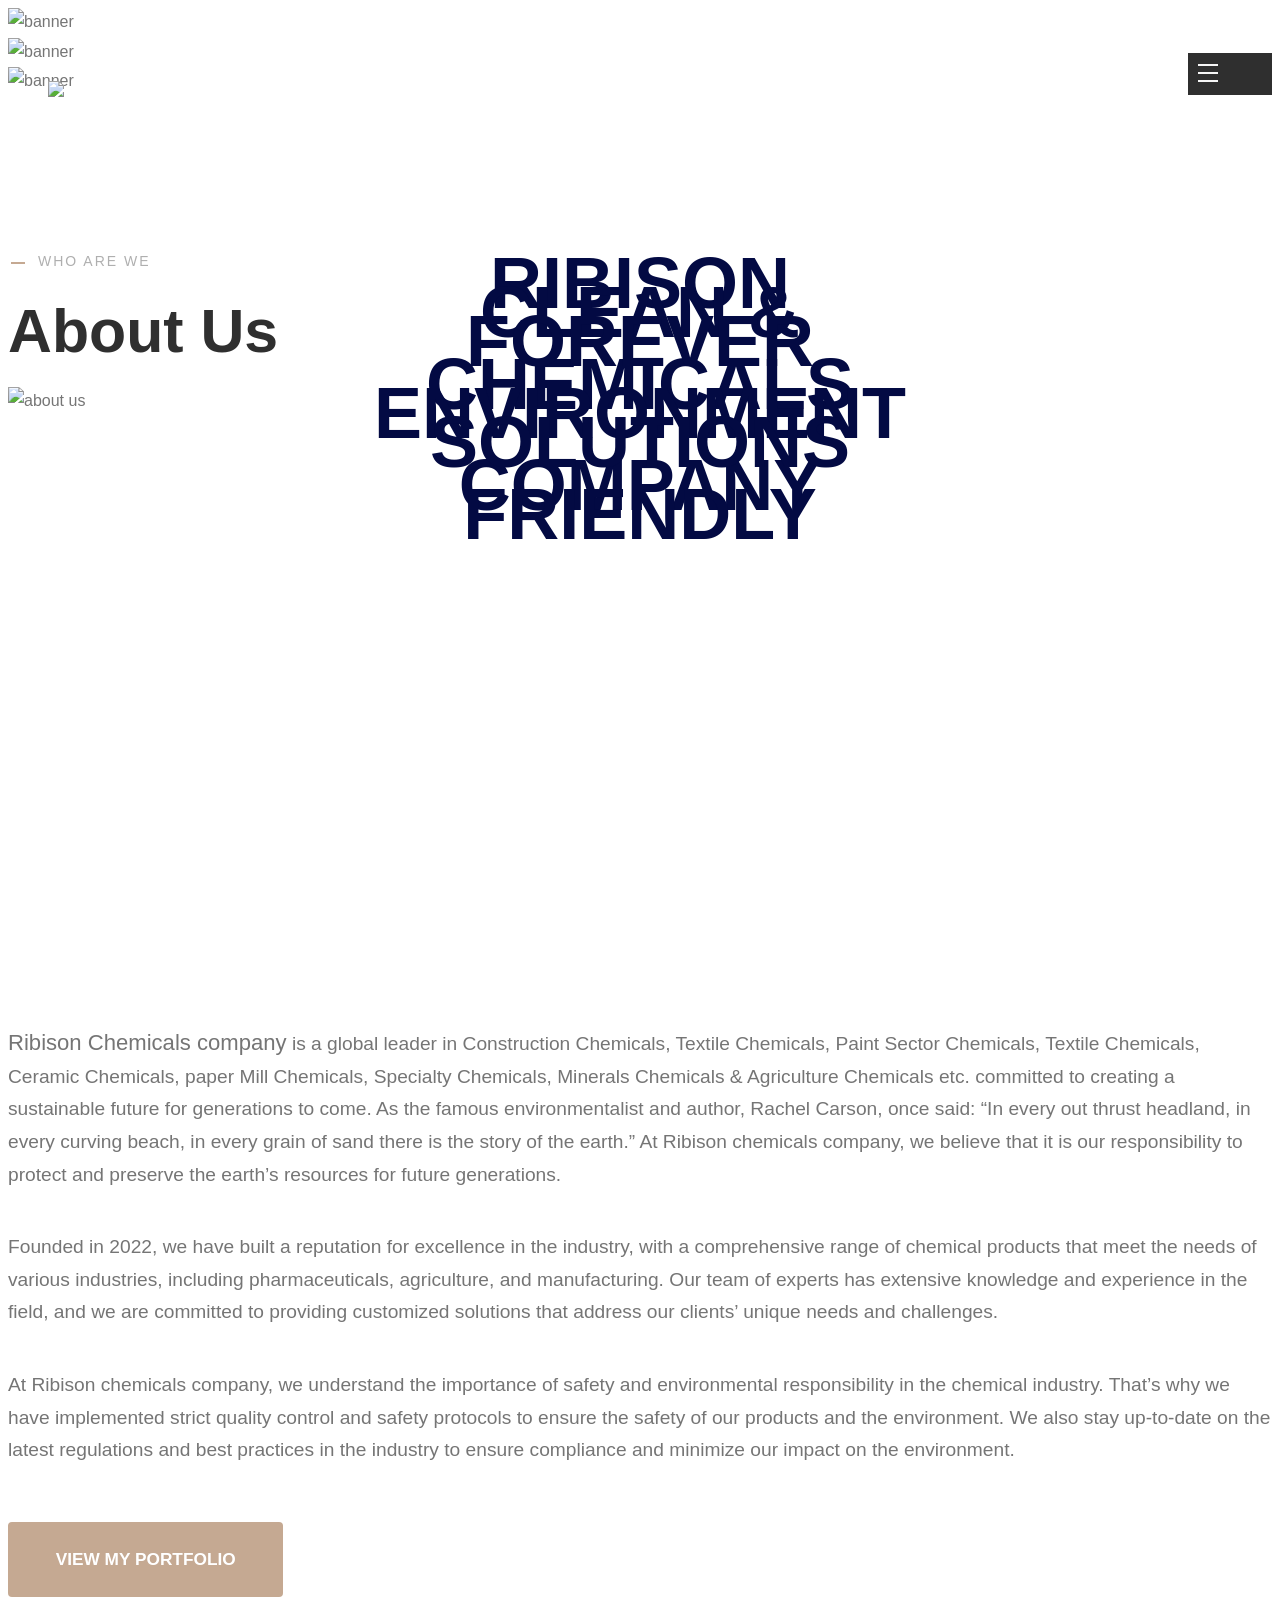
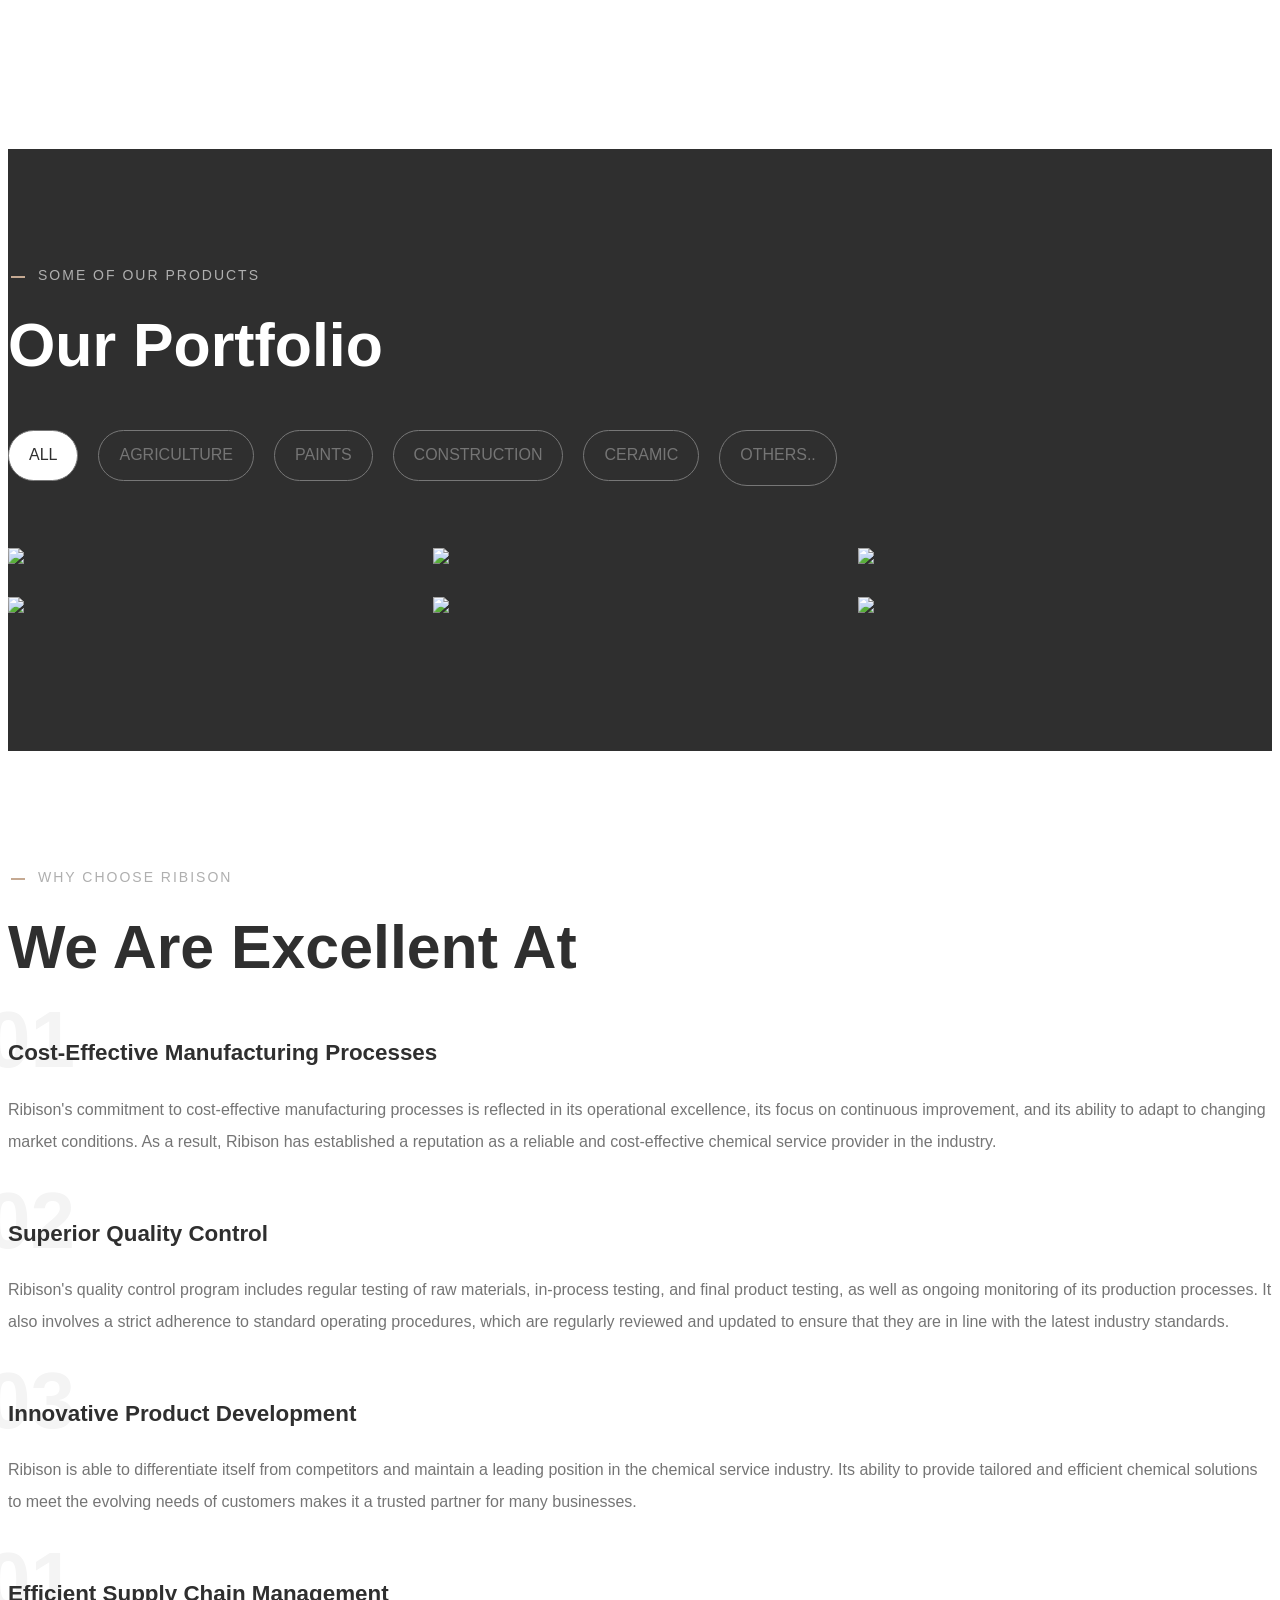
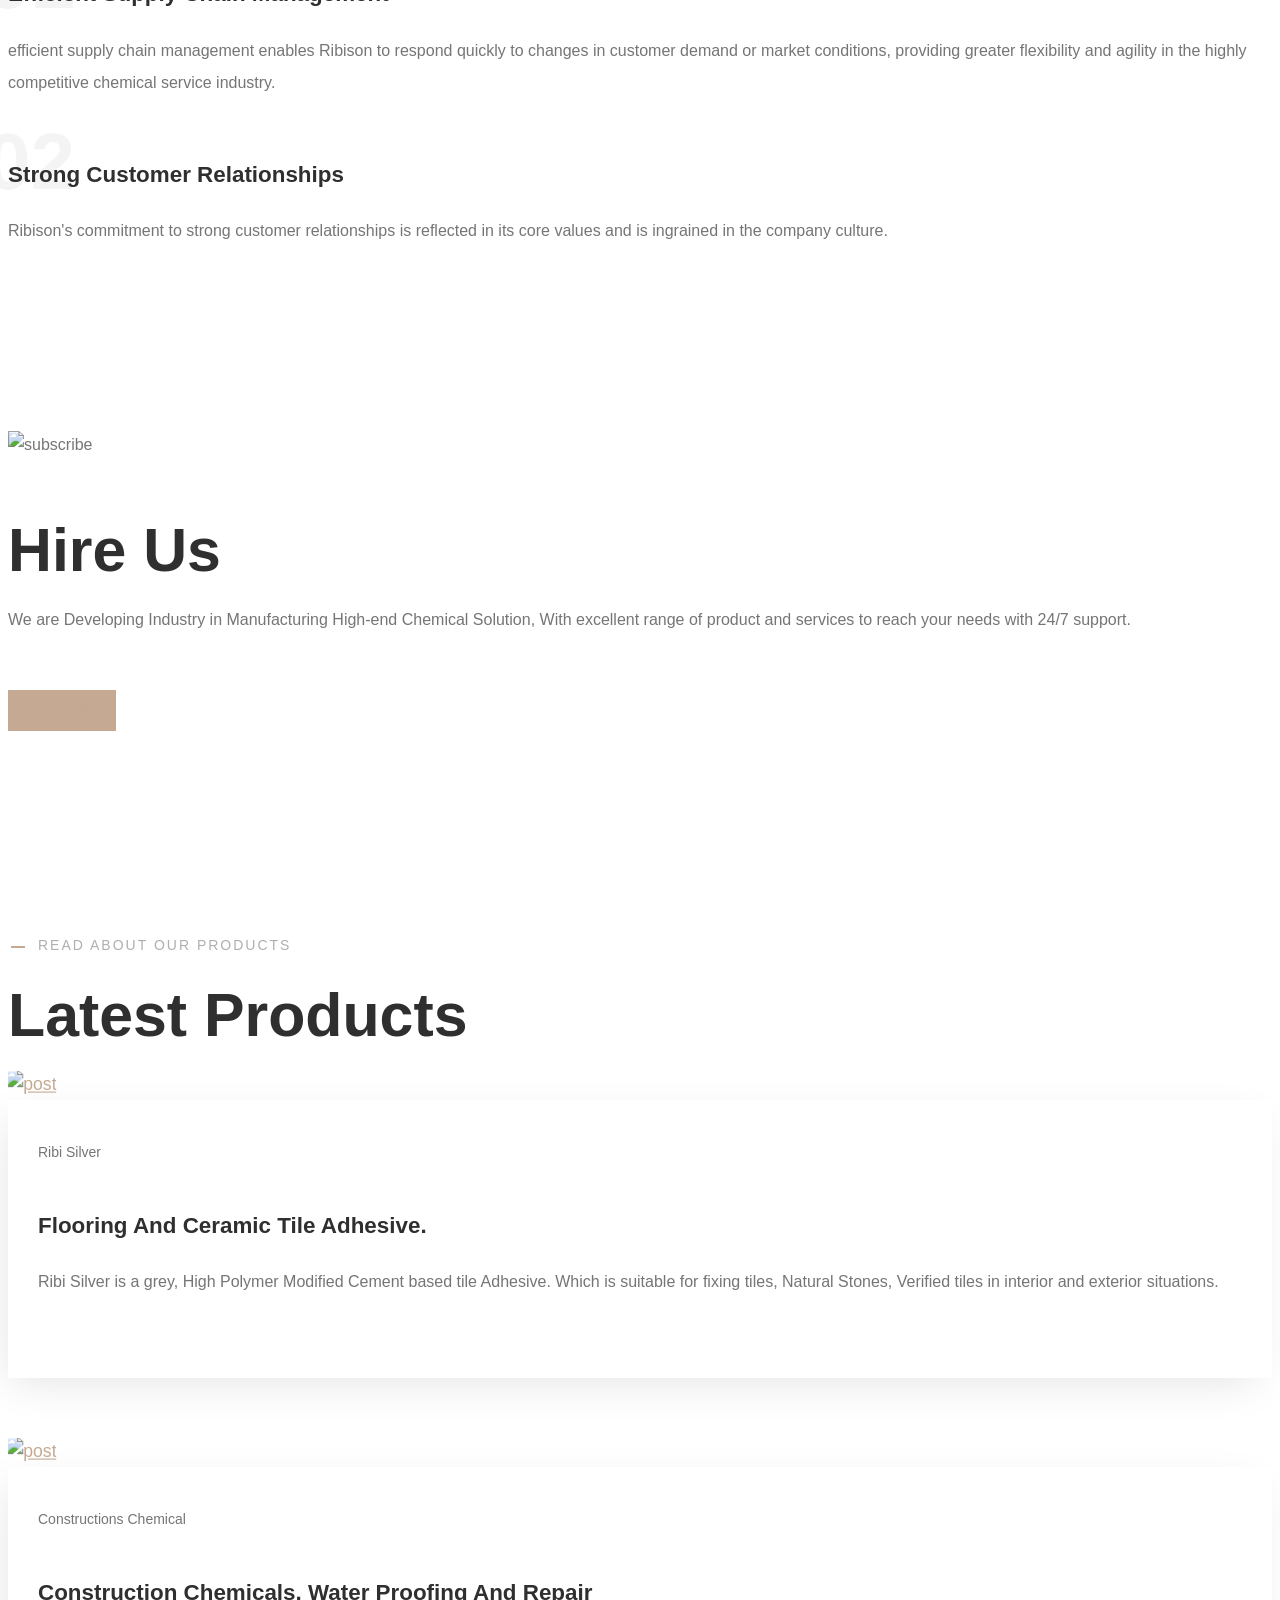
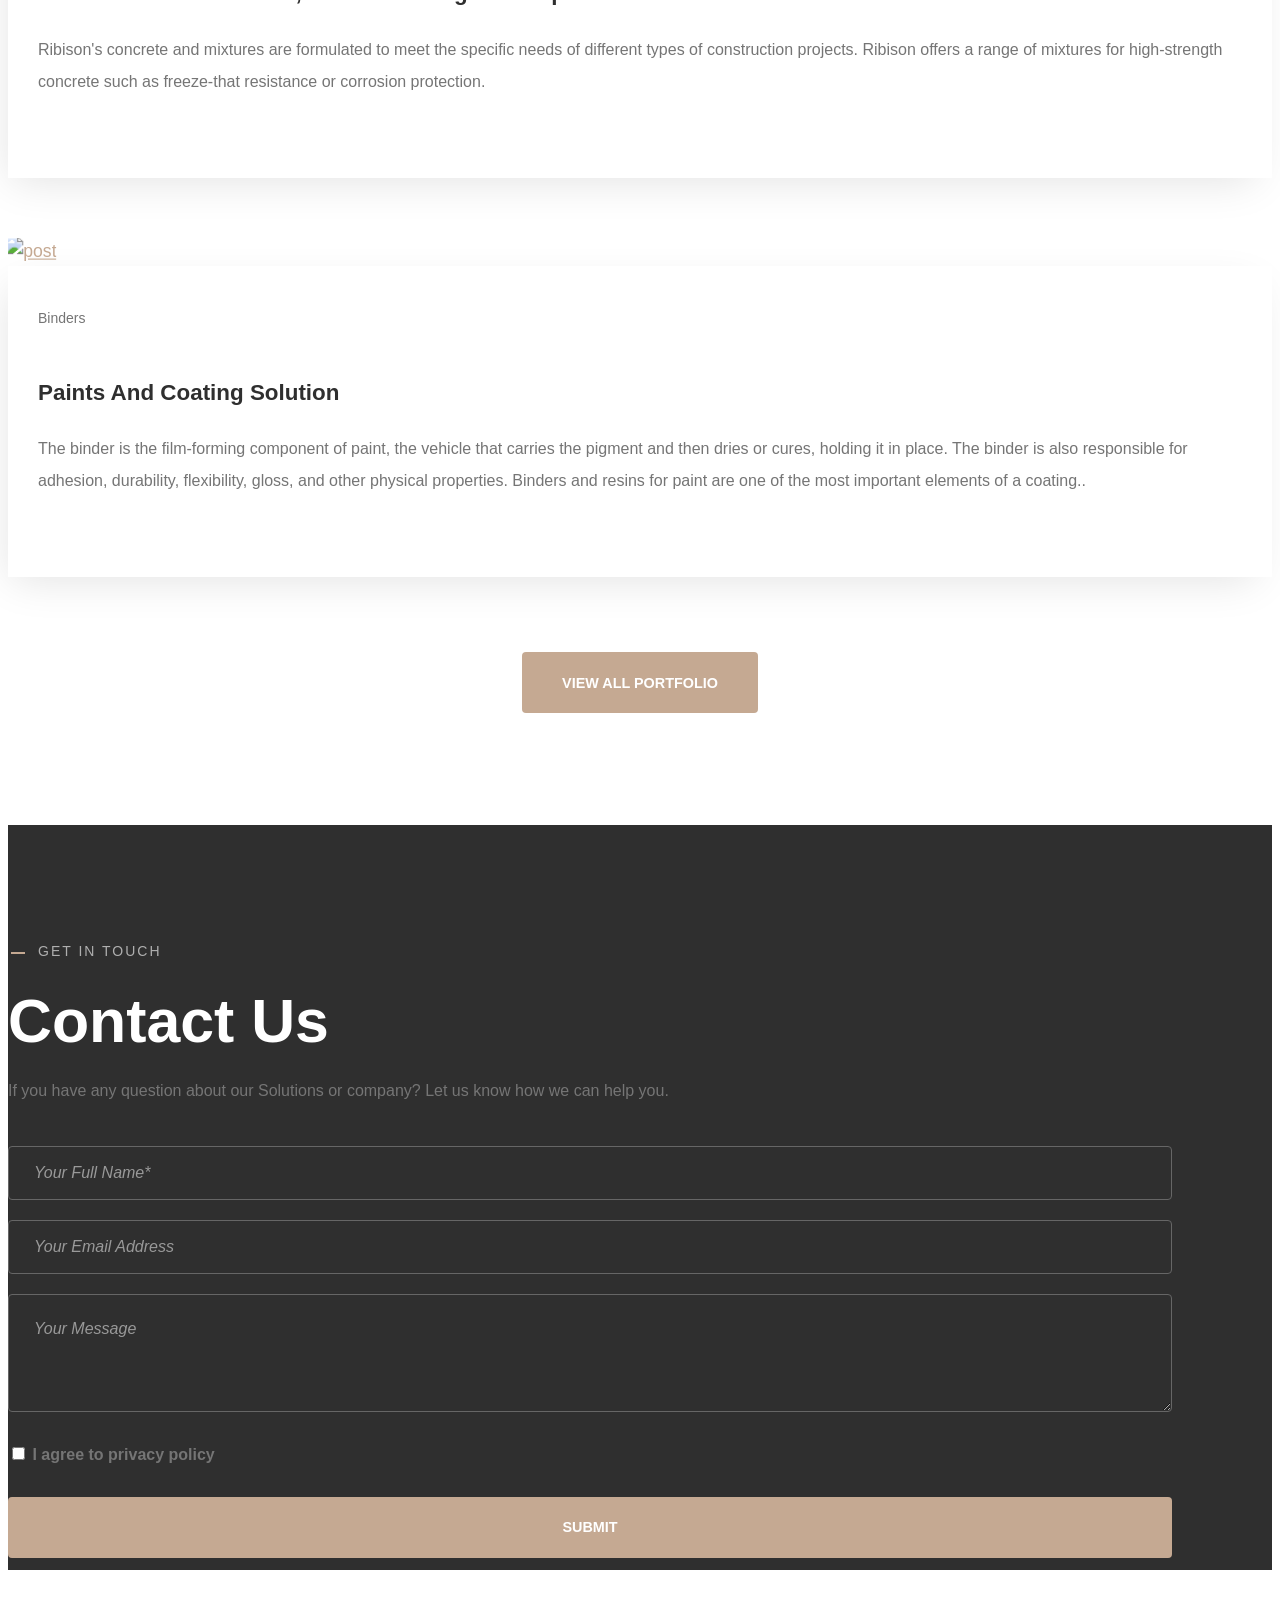
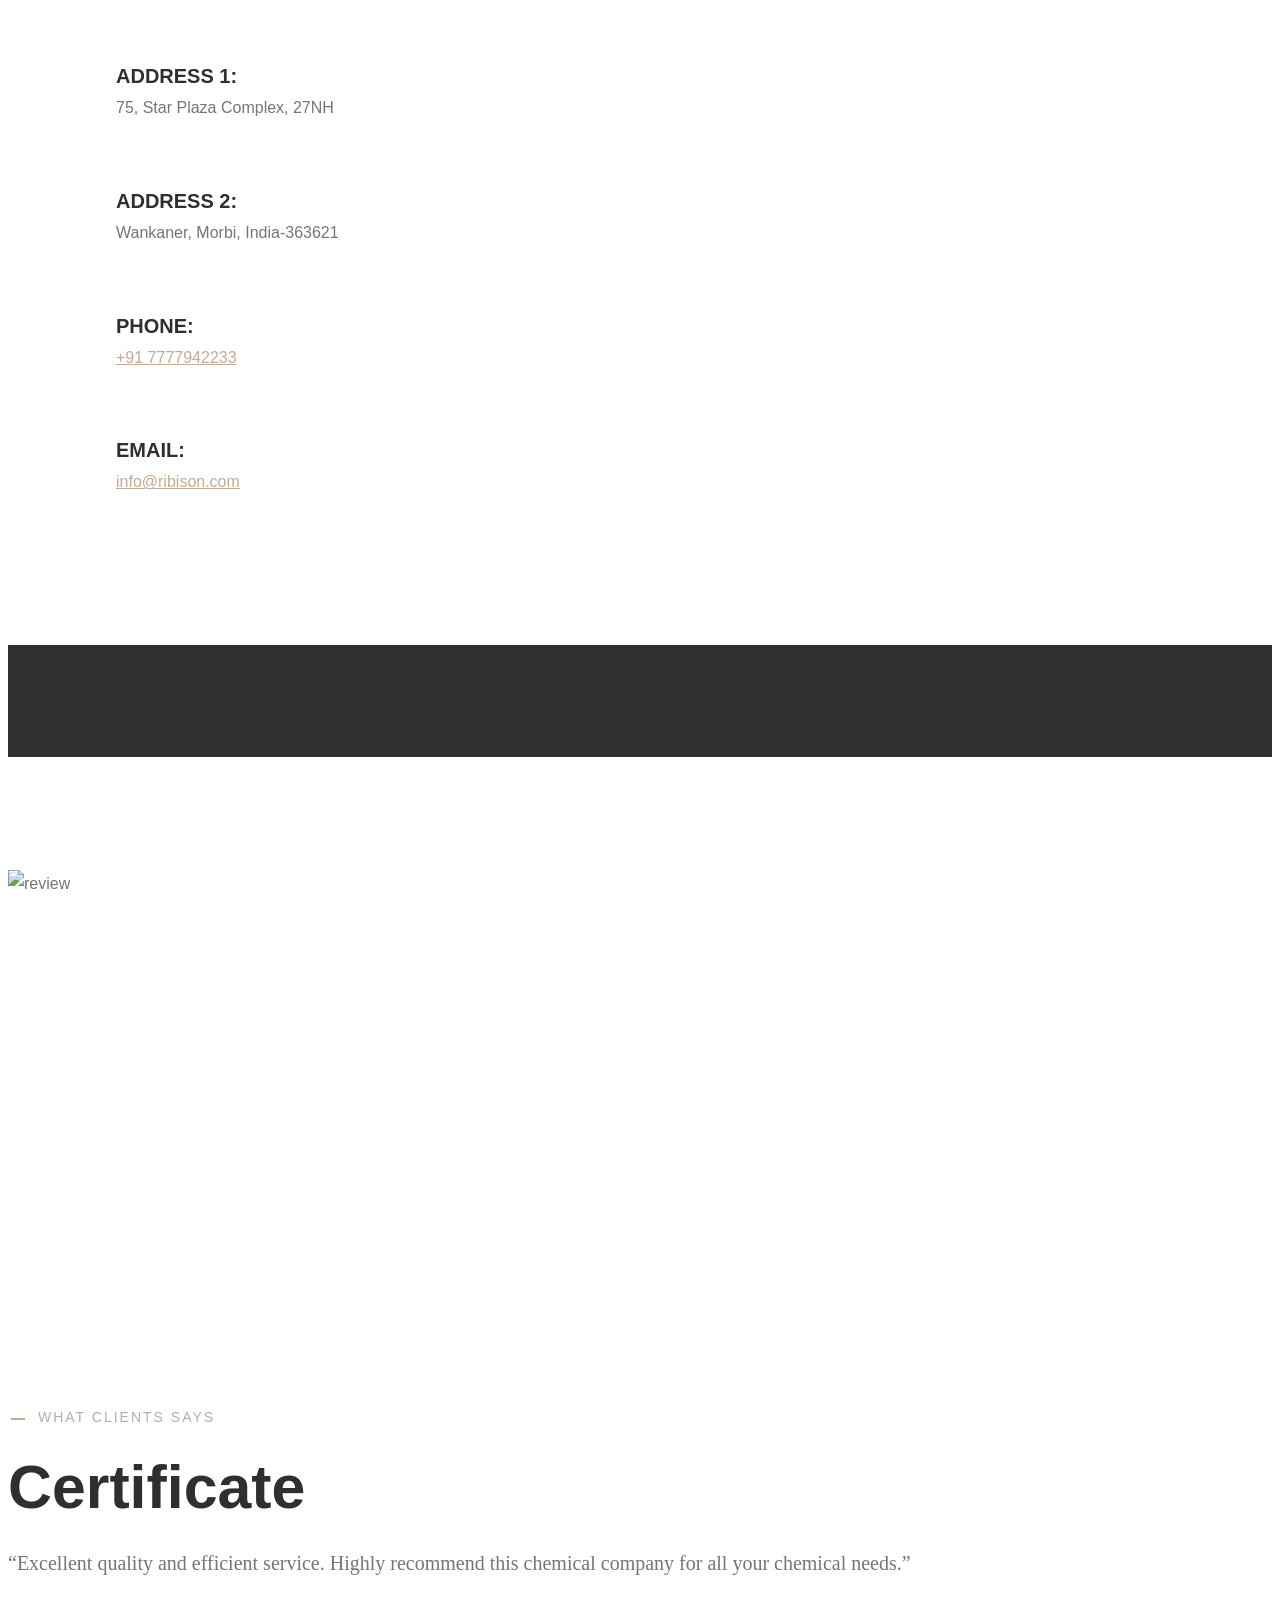
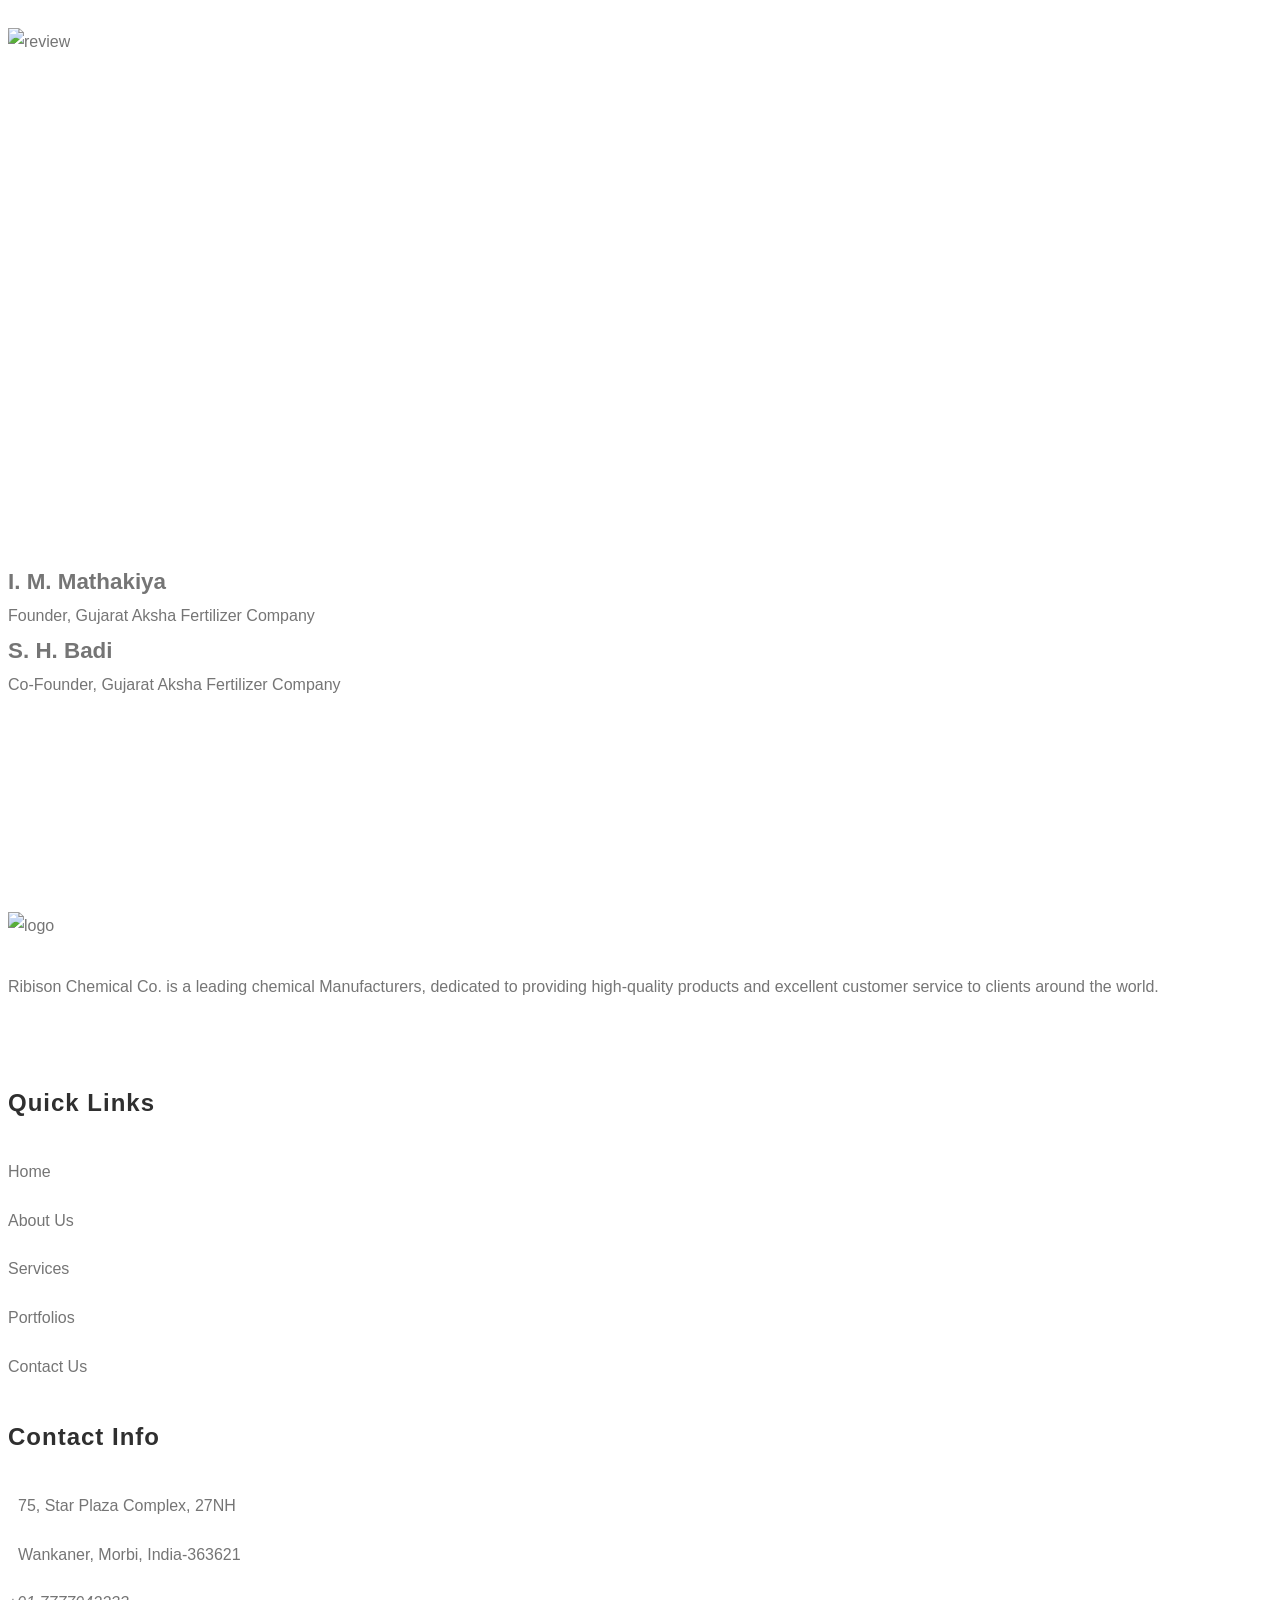
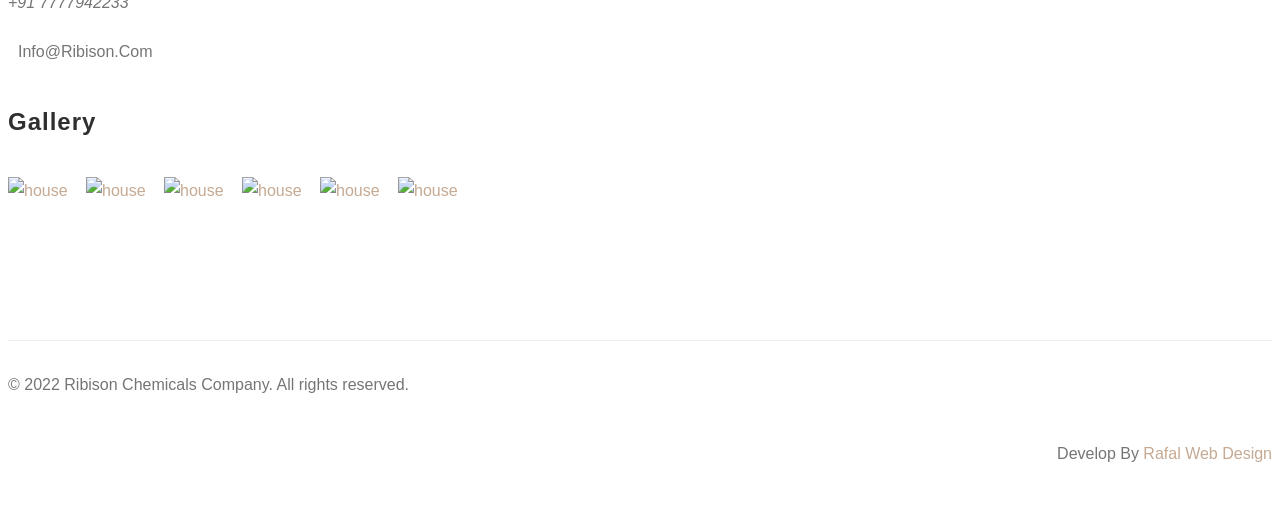
==== index.html @ c5f08590 "Add files via upload" ====
<!DOCTYPE html>
<html class="no-js" lang="en">
	<head>
		<title>Ribison Portfolio</title>
		<meta charset="utf-8">
	    <meta http-equiv="X-UA-Compatible" content="IE=edge">
	    <meta name="viewport" content="width=device-width, initial-scale=1.0">
	    <meta name="format-detection" content="telephone=no">
	    <meta name="apple-mobile-web-app-capable" content="yes">
	    <meta name="author" content="">
	    <meta name="keywords" content="">
	    <meta name="description" content="">

	    <link rel="stylesheet" type="text/css" href="css/normalize.css">
	    <link rel="stylesheet" type="text/css" href="icomoon/icomoon.css">
	    <link rel="stylesheet" type="text/css" href="css/vendor.css">
	    <link rel="stylesheet" type="text/css" href="style.css">

		<!-- script
		================================================== -->
		<script src="js/modernizr.js"></script>

	</head>

<body>

<div class="nav nav-overlay">
	<div class="nav__content">
		<ul class="nav__list">
			<li class="nav__list-item active-nav"><a href="index.html" class="hover-target">Home</a></li>
			<li class="nav__list-item"><a href="single-post.html" class="hover-target">About Us</a></li>
			<li class="nav__list-item"><a href="styles.html" class="hover-target">Portfolio</a></li>
			<li class="nav__list-item"><a href="blog.html" class="hover-target">Services</a></li>
			<li class="nav__list-item"><a href="contact.html" class="hover-target">Contact us</a></li>
		</ul>
	</div>
</div>

<header id="header">
	<div id="header-wrap">
		<nav id="navbar">
			<div class="main-logo">					
				<a href="index.html"><img src="images/logo.png"></a>
			</div>
		</nav>

		<div class="action-menu">

			<div class="side-nav-bar">
			  <input id="menu-toggle" type="checkbox" />
				<label class="menu-btn" for="menu-toggle">
				<span></span>
			   </label>
			</div>
			<!--sidenav-->

		</div><!--action-menu-->

	</div><!--header-wrap-->
</header>

<section id="intro" class="scrollspy-section">
	<div class="main-slider">
		<div class="slider-item jarallax" data-speed="0.2">
			<img src="images/postimg1.jpg" alt="banner" class="jarallax-img">
			<div class="banner-content">
				<h2 class="banner-title txt-fx">Ribison Chemicals Company</h2>
				
			</div><!--banner-content--> 
		</div><!--slider-item-->

		<div class="slider-item jarallax" data-speed="0.2">
			<img src="images/postimg2.jpg" alt="banner" class="jarallax-img">
			<div class="banner-content">
				<h2 class="banner-title txt-fx">Clean & Environment Friendly</h2>
			
			</div><!--banner-content--> 
		</div><!--slider-item-->

		<div class="slider-item jarallax" data-speed="0.2">
			<img src="images/Ceramic and construction.jpg" alt="banner" class="jarallax-img">
			<div class="banner-content">
				<h2 class="banner-title txt-fx">Forever Solutions</h2>
				
			</div><!--banner-content--> 
		</div><!--slider-item-->
	</div><!--slider-->

	<div class="button-container">
		<button class="prev slick-arrow">
			<i class="icon icon-chevron-thin-left"></i>
		</button>
		<button class="next slick-arrow">
			<i class="icon icon-chevron-thin-right"></i>
		</button>
	</div>
</section>

<section id="about" class="scrollspy-section padding-xlarge">
	<div class="container">
		<div class="row">
			
			<div class="col-md-12">

				<div class="section-header">
					<div class="title">
						<span>who are we</span>
					</div>
					<h2 class="section-title">About Us</h2>
				</div>
			</div>

		</div>

		<div class="row">
			
			<div class="col-md-6">
				<figure>
					<img src="images/aboutus.jpg" alt="about us" class="single-image">
				</figure>
			</div>
			<div class="col-md-6 description text-lead">
				<p><strong>Ribison Chemicals company</strong> is a global leader in Construction Chemicals, Textile Chemicals, Paint Sector Chemicals, Textile Chemicals, Ceramic Chemicals, paper Mill Chemicals, Specialty Chemicals, Minerals Chemicals & Agriculture Chemicals etc. committed to creating a sustainable future for generations to come. As the famous environmentalist and author, Rachel Carson, once said: “In every out thrust headland, in every curving beach, in every grain of sand there is the story of the earth.” At Ribison chemicals company, we believe that it is our responsibility to protect and preserve the earth’s resources for future generations.
				<p>Founded in 2022, we have built a reputation for excellence in the industry, with a comprehensive range of chemical products that meet the needs of various industries, including pharmaceuticals, agriculture, and manufacturing. Our team of experts has extensive knowledge and experience in the field, and we are committed to providing customized solutions that address our clients’ unique needs and challenges.</p>	
				<p>At Ribison chemicals company, we understand the importance of safety and environmental responsibility in the chemical industry. That’s why we have implemented strict quality control and safety protocols to ensure the safety of our products and the environment. We also stay up-to-date on the latest regulations and best practices in the industry to ensure compliance and minimize our impact on the environment.</p></p>
				<div class="btn-wrap">
					<a href="single-post.html" class="btn btn-accent btn-xlarge btn-rounded">View my portfolio</a>
				</div>

			</div>

		</div>

	</div>
</section>

<section id="portfolio" class="scrollspy-section bg-dark padding-large">
	<div class="container">
		
		<div class="row">
			<div class="col-md-12">

				<div class="section-header">
					<div class="title">
						<span>Some of Our Products</span>
					</div>
					<h2 class="section-title light">Our Portfolio</h2>
				</div>
			</div>
		</div>

		<div class="row">
			<div class="col-md-12">
				
				<div class="portfolio-tabs">

					<ul class="tabs">
					  <li data-tab-target="#all" class="active tab">All</li>
					  <li data-tab-target="#houses" class="tab">Agriculture</li>
					  <li data-tab-target="#buildings" class="tab">Paints</li>
					  <li data-tab-target="#hotels" class="tab">Construction</li>
					  <li data-tab-target="#interior" class="tab">Ceramic</li>
					  <li data-tab-target="#living-room" class="tab">Others..</li>

					</ul>

					<div class="tab-content">
					  <div id="all" data-tab-content class="active">
					  	<div class="grid">
				    	  <a href="images/spacejoy.jpg" data-lightbox-gallery="gallery1" title="Ribison Chemical Company" class="image-link"><img src="images/agriculture.jpg"  class="tab-image"></a>
				    	  <a href="images/spacejoy.jpg" data-lightbox-gallery="gallery1" title="Ribison Chemical Company" class="image-link"><img src="images/solvent.jpg"  class="tab-image"></a>
				    	  <a href="images/spacejoy.jpg" data-lightbox-gallery="gallery1" title="Ribison Chemical Company" class="image-link"><img src="images/constructions.jpg"  class="tab-image"></a>
				    	  <a href="images/spacejoy.jpg" data-lightbox-gallery="gallery1" title="Ribison Chemical Company" class="image-link"><img src="images/ceramic.jpg"  class="tab-image"></a>
				    	  <a href="images/spacejoy.jpg" data-lightbox-gallery="gallery1" title="Ribison Chemical Company" class="image-link"><img src="images/paper.png"  class="tab-image"></a>
				    	  <a href="images/spacejoy.jpg" data-lightbox-gallery="gallery1" title="Ribison Chemical Company" class="image-link"><img src="images/casting fondries.jpg"  class="tab-image"></a>
				    	 </div>
					  </div>
					  <div id="houses" data-tab-content>
					  	<div class="grid">
				    	  <a href="images/spacejoy.jpg" data-lightbox-gallery="gallery1" title="Ribison Chemical Company" class="image-link"><img src="images/agriculture.jpg"  class="tab-image"></a>
				    	  <a href="images/spacejoy.jpg" data-lightbox-gallery="gallery1" title="Ribison Chemical Company" class="image-link"><img src="images/agriculture1.jpg"  class="tab-image"></a>
				    	  <a href="images/spacejoy.jpg" data-lightbox-gallery="gallery1" title="Ribison Chemical Company" class="image-link"><img src="images/agriculture2.jpg"  class="tab-image"></a>
				    	  <a href="images/spacejoy.jpg" data-lightbox-gallery="gallery1" title="Ribison Chemical Company" class="image-link"><img src="images/agriculture3.jpg"  class="tab-image"></a>
				    	  <a href="images/spacejoy.jpg" data-lightbox-gallery="gallery1" title="Ribison Chemical Company" class="image-link"><img src="images/agriculture4.jpg"  class="tab-image"></a>
				    	  <a href="images/spacejoy.jpg" data-lightbox-gallery="gallery1" title="Ribison Chemical Company" class="image-link"><img src="images/agriculture5.jpg"  class="tab-image"></a>
				    	 </div>
					  </div>
					  <div id="buildings" data-tab-content>
					  	<div class="grid">
				    	  <a href="images/spacejoy.jpg" data-lightbox-gallery="gallery1" title="Ribison Chemical Company" class="image-link"><img src="images/Paints and Coating.jpg"  class="tab-image"></a>
				    	  <a href="images/spacejoy.jpg" data-lightbox-gallery="gallery1" title="Ribison Chemical Company" class="image-link"><img src="images/paint1.jpg"  class="tab-image"></a>
				    	  <a href="images/spacejoy.jpg" data-lightbox-gallery="gallery1" title="Ribison Chemical Company" class="image-link"><img src="images/binder1.jpg"  class="tab-image"></a>
				    	  <a href="images/spacejoy.jpg" data-lightbox-gallery="gallery1" title="Ribison Chemical Company" class="image-link"><img src="images/rheology modifier.jpg"  class="tab-image"></a>
				    	  <a href="images/spacejoy.jpg" data-lightbox-gallery="gallery1" title="Ribison Chemical Company" class="image-link"><img src="images/powder defoamer1.jpg"  class="tab-image"></a>
				    	  <a href="images/spacejoy.jpg" data-lightbox-gallery="gallery1" title="Ribison Chemical Company" class="image-link"><img src="images/rheology modifier1.jpg"  class="tab-image"></a>
				    	 </div>
					  </div>
					  <div id="hotels" data-tab-content>
					  	<div class="grid">
				    	  <a href="images/spacejoy.jpg" data-lightbox-gallery="gallery1" title="Ribison Chemical Company" class="image-link"><img src="images/constructions.jpg"  class="tab-image"></a>
				    	  <a href="images/spacejoy.jpg" data-lightbox-gallery="gallery1" title="Ribison Chemical Company" class="image-link"><img src="images/ribi silver.png"  class="tab-image"></a>
				    	  <a href="images/spacejoy.jpg" data-lightbox-gallery="gallery1" title="Ribison Chemical Company" class="image-link"><img src="images/Ribi gold.png"  class="tab-image"></a>
				    	  <a href="images/spacejoy.jpg" data-lightbox-gallery="gallery1" title="Ribison Chemical Company" class="image-link"><img src="images/tab1.jpg"  class="tab-image"></a>
				    	  <a href="images/spacejoy.jpg" data-lightbox-gallery="gallery1" title="Ribison Chemical Company" class="image-link"><img src="images/tab3.jpg"  class="tab-image"></a>
				    	  <a href="images/spacejoy.jpg" data-lightbox-gallery="gallery1" title="Ribison Chemical Company" class="image-link"><img src="images/constructions1.jpg"  class="tab-image"></a>
				    	 </div>
					  </div>
					  <div id="interior" data-tab-content>
					  	<div class="grid">
				    	  <a href="images/spacejoy.jpg" data-lightbox-gallery="gallery1" title="Ribison Chemical Company" class="image-link"><img src="images/ceramic.jpg"  class="tab-image"></a>
				    	  <a href="images/spacejoy.jpg" data-lightbox-gallery="gallery1" title="Ribison Chemical Company" class="image-link"><img src="images/constructions.jpg"  class="tab-image"></a>
				    	  <a href="images/spacejoy.jpg" data-lightbox-gallery="gallery1" title="Ribison Chemical Company" class="image-link"><img src="images/ceramic2.jpg"  class="tab-image"></a>
				    	  <a href="images/spacejoy.jpg" data-lightbox-gallery="gallery1" title="Ribison Chemical Company" class="image-link"><img src="images/ceramic3.jpg"  class="tab-image"></a>
				    	  <a href="images/spacejoy.jpg" data-lightbox-gallery="gallery1" title="Ribison Chemical Company" class="image-link"><img src="images/Ceramic and construction.jpg"  class="tab-image"></a>
				    	  <a href="images/spacejoy.jpg" data-lightbox-gallery="gallery1" title="Ribison Chemical Company" class="image-link"><img src="images/ceramic4.jpg"  class="tab-image"></a>
				    	 </div>
					  </div>
					  <div id="living-room" data-tab-content>
					  	<div class="grid">
				    	  <a href="images/spacejoy.jpg" data-lightbox-gallery="gallery1" title="Ribison Chemical Company" class="image-link"><img src="images/paper.avif"  class="tab-image"></a>
				    	  <a href="images/spacejoy.jpg" data-lightbox-gallery="gallery1" title="Ribison Chemical Company" class="image-link"><img src="images/pharmaceutical.jpg"  class="tab-image"></a>
				    	  <a href="images/spacejoy.jpg" data-lightbox-gallery="gallery1" title="Ribison Chemical Company" class="image-link"><img src="images/plastic.jpg"  class="tab-image"></a>
				    	  <a href="images/spacejoy.jpg" data-lightbox-gallery="gallery1" title="Ribison Chemical Company" class="image-link"><img src="images/electro plating.jpg"  class="tab-image"></a>
				    	  <a href="images/spacejoy.jpg" data-lightbox-gallery="gallery1" title="Ribison Chemical Company" class="image-link"><img src="images/minerals.jpg"  class="tab-image"></a>
				    	  <a href="images/spacejoy.jpg" data-lightbox-gallery="gallery1" title="Ribison Chemical Company" class="image-link"><img src="images/cosmetic.jpg"  class="tab-image"></a>
				    	 </div>
					  </div>

					</div>
					
				</div>

			</div>
		</div>

	</div>
</section>

<section id="services" class="scrollspy-section padding-large">
	<div class="container">
		<div class="row">
			<div class="section-header col-12">
				<div class="title">
					<span>why choose Ribison</span>
				</div>
				<h2 class="section-title">We are Excellent at</h2>
			</div>

		</div>

		<div class="row">

			<div class="col-md-4">
				<div class="services-item">
					<span class="number">01</span>					
				    <h3>cost-effective manufacturing processes</h3>
				    <p>Ribison's commitment to cost-effective manufacturing processes is reflected in its operational excellence, its focus on continuous improvement, and its ability to adapt to changing market conditions. As a result, Ribison has established a reputation as a reliable and cost-effective chemical service provider in the industry.</p>
				</div>
			</div>

			<div class="col-md-4">
				<div class="services-item">
					<span class="number">02</span>					
				    <h3>superior quality control</h3>
				    <p>Ribison's quality control program includes regular testing of raw materials, in-process testing, and final product testing, as well as ongoing monitoring of its production processes. It also involves a strict adherence to standard operating procedures, which are regularly reviewed and updated to ensure that they are in line with the latest industry standards.</p>
				</div>
				
			</div>

			<div class="col-md-4">
				<div class="services-item">
					<span class="number">03</span>					
				    <h3>innovative product development</h3>
				    <p>Ribison is able to differentiate itself from competitors and maintain a leading position in the chemical service industry. Its ability to provide tailored and efficient chemical solutions to meet the evolving needs of customers makes it a trusted partner for many businesses.</p>
				</div>
			</div>
	
		</div>

		<div class="row">

			<div class="col-md-4">
				<div class="services-item">
					<span class="number">01</span>					
				    <h3>efficient supply chain management</h3>
				    <p>efficient supply chain management enables Ribison to respond quickly to changes in customer demand or market conditions, providing greater flexibility and agility in the highly competitive chemical service industry.</p>
				</div>
			</div>
			<div class="col-md-4">
				<div class="services-item">
					<span class="number">02</span>					
				    <h3>strong customer relationships</h3>
				    <p>Ribison's commitment to strong customer relationships is reflected in its core values and is ingrained in the company culture. </p>
				</div>
			</div>
	
		</div>

	</div>
</section>

<section id="subscribe" class="scrollspy-section padding-small">
	<div class="container">
		<div class="row">
			<div class="col-md-6">
				<figure class="subscribe-image">
					<img src="images/subscribe-image.png" alt="subscribe">
				</figure>
			</div>
			<div class="col-md-6">
				<div class="subscribe-content">
					<h2 class="section-title">Hire us</h2>
					<p>We are Developing Industry in Manufacturing High-end Chemical Solution, With excellent range of product and services to reach your needs with 24/7 support. </p>
					<form id="form">
						<a href="contact.html" ><button>Hire Us</a></button>
					</form>
				</div>
			</div>
		</div>
	</div>
</section>

<section id="latest-blog" class="scrollspy-section padding-large">
	<div class="container">
				
		<div class="row">
			
			<div class="col">

				<div class="section-header">
					<div class="title">
						<span>read about Our Products</span>
					</div>
					<h2 class="section-title">latest Products</h2>
				</div>
			</div>

		</div>

		<div class="row">
			<div class="col-md-12">
				
				<div class="post-grid">
					<div class="row">
						
						<div class="col-md-4">
							
							<article class="post-item">

								<figure>
									<a href="styles.html" class="image-hvr-effect">
										<img src="images/ribi silver.png" alt="post" class="post-image">			
									</a>
								</figure>

								<div class="post-content">	
									<div class="meta-date">Ribi Silver</div>			
								    <h3 class="post-title"><a href="styles.html">Flooring and Ceramic Tile Adhesive.</a></h3>
								    <p>Ribi Silver is a grey, High Polymer Modified Cement based tile Adhesive. Which is suitable for fixing tiles, Natural Stones, Verified tiles in interior and exterior situations.</p>
								</div>
							</article>

						</div>

						<div class="col-md-4">
							<article class="post-item">
								<figure>
									<a href="styles.html" class="image-hvr-effect">
										<img src="images/constructions1.jpg" alt="post" class="post-image">
									</a>
								</figure>
								<div class="post-content">		
									<div class="meta-date">Constructions Chemical</div>			
								    <h3 class="post-title"><a href="styles.html">Construction Chemicals, Water Proofing and repair</a></h3>
								    <p>Ribison's concrete and mixtures are formulated to meet the specific needs of different types of construction projects. Ribison offers a range of mixtures for high-strength concrete such as freeze-that resistance or corrosion protection.</p>
								</div>
							</article>
						</div>

						<div class="col-md-4">

							<article class="post-item">
								<figure>
									<a href="styles.html" class="image-hvr-effect">
										<img src="images/binder1.jpg" alt="post" class="post-image">
									</a>
								</figure>
								<div class="post-content">	
									<div class="meta-date">Binders</div>			
								    <h3 class="post-title"><a href="styles.html">Paints And Coating Solution</a></h3>
								    <p>The binder is the film-forming component of paint, the vehicle that carries the pigment and then dries or cures, holding it in place. The binder is also responsible for adhesion, durability, flexibility, gloss, and other physical properties. Binders and resins for paint are one of the most important elements of a coating..</p>
								</div>
							</article>
						</div>

						

					</div>
				</div>

			</div>



		</div>

		<div class="row">
			<div class="col">
				
				<div class="btn-wrap align-center">
					<a href="styles.html" class="btn btn-xlarge btn-accent btn-rounded">View all Portfolio</a>
				</div>
				
			</div>
		</div>

	</div>
</section>

<section id="contact" class="scrollspy-section bg-dark padding-large">
	<div class="container">

		<div class="row">
			<div class="col-md-6">

				<div class="left-content">
					
					<div class="section-header">
						<div class="title">
							<span>Get in touch</span>
						</div>
						<h2 class="section-title light">Contact us</h2>
					</div>
					
					<p>If you have any question about our Solutions or company? Let us know how we can help you.</p>
					
					<form id="form-contact" class="form-light" action="email.php" method="post">
						<p>
						<input type="text" name="name" placeholder="Your Full Name*" required>
						</p>
						<p>
						<input type="text" name="email" placeholder="Your Email Address" required>
						</p>
						<p>
						<textarea name="message" placeholder="Your Message" required></textarea>
						</p>
						<p>
						<label for="agree">
							<input id="agree" name="agree" type="checkbox" required></input>
							<span>I agree to privacy policy</span>
						</label>
						</p>
						<button class="btn btn-accent btn-rounded btn-xlarge btn-full" name="submit">Submit</button>
					</form>

				</div>

			</div><!--left-content-->

			<div class="col-md-6">
				<div class="right-content">
					
							<div class="iconbox">
								<i class="icon icon-location"></i>
								<div class="detail">
									<strong>Address 1:</strong> 
									<p>75, Star Plaza Complex, 27NH</p>
								</div>
							</div>
							<div class="iconbox">
								<i class="icon icon-location2"></i>
								<div class="detail">
									<strong>Address 2:</strong> 
									<p>Wankaner, Morbi, India-363621</p>
								</div>
							</div>
							<div class="iconbox">
								<i class="icon icon-phone"></i>
								<div class="detail">
									<strong>Phone:</strong> 
									<a href="tel:+91 7777942233" ><p>+91 7777942233</p></a>
								</div>
							</div>
							<div class="iconbox">
								<i class="icon icon-mail3"></i>
								<div class="detail">
									<strong>Email:</strong> 
									<p><a href="mailto:info@ribison.com">info@ribison.com</a></p>

								</div>
							</div>
					
				</div>
			</div><!--right-content-->

		</div>

	</div>
</section>

<section id="testimonial" class="padding-large">
	<div class="container">

		<div class="row">

			<div class="col-md-6">
				
				<figure class="testimonial-image">
					<img src="images/award.jpg" alt="review">
				</figure>
				
			</div>

			<div class="col-md-6">
				
				<div class="testimonial-block">
					<div class="section-header">
						<div class="title">
							<span>What clients says</span>
						</div>
						<h2 class="section-title">Certificate</h2>
					</div>
					<div class="testimonials-inner">
						<q>Excellent quality and efficient service. Highly recommend this chemical company for all your chemical needs.</q>

					</div>
				</div><!--reviews-content-->

			</div>
			
		</div><!--grid-->
		<div class="row">
			<div class="col-md-6">
				
				<figure class="testimonial-image">
					<img src="images/Testimonial1.jpg" alt="review">
				</figure>
				
			</div>
			<div class="col-md-6">
				<div class="testimonial-block">
					
					<div class="testimonials-inner">
						<div class="testimonial-author">
							<div class="author-detail">
								<div class="name">I. M. Mathakiya</div>
								<div class="author-title">Founder, Gujarat Aksha Fertilizer Company</div>
								<div class="name">S. H. Badi</div>
								<div class="author-title">Co-Founder, Gujarat Aksha Fertilizer Company</div>
							</div>
						</div>
					</div>
				</div><!--reviews-content-->

			</div>
			
		</div>
	</div>
</section>

<footer id="footer">
	<div class="container">
		<div class="row">
			
			<div class="col-md-3">
				
				<div class="footer-menu">
					<img src="images/logo.png" alt="logo" class="footer-logo">
					<p>Ribison Chemical Co. is a leading chemical Manufacturers, dedicated to providing high-quality products and excellent customer service to clients around the world.</p>
					<div class="social-links">
						<ul>
							<li>
								<a href="https://www.facebook.com/profile.php?id=100084773440476&mibextid=ZbWKwL"><i class="icon icon-facebook"></i></a>
							</li>
							<li>
								<a href="https://instagram.com/ribison_chemicals?igshid=ZDdkNTZiNTM="><i class="icon icon-instagram"></i></a>
							</li>
							<li>
								<a href="https://www.linkedin.com/in/ribison-chemicals-company-608b0a33"><i class="icon icon-linkedin"></i></a>
							</li>
							<li>
								<a href="https://twitter.com/RibisonChem?t=mD8pCjEwNK7AFjYVqs7lZQ&s=09"><i class="icon icon-twitter"></i></a>
							</li>
							<li>
								<a href="tel:+91 7777942233"><i class="icon icon-phone"></i></a>
							</li>
						</ul>
					</div>
				</div>

			</div>

			<div class="col-md-2">

				<div class="footer-menu">
					<h5>Quick links</h5>
					<ul class="menu-list">
						<li class="menu-item">
							<a href="index.html">Home</a>
						</li>
						<li class="menu-item">
							<a href="single-post.html">About us </a>
						</li>
						<li class="menu-item">
							<a href="blog.html">Services</a>
						</li>
						<li class="menu-item">
							<a href="styles.html">Portfolios</a>
						</li>
						<li class="menu-item">
							<a href="contact.html">Contact us</a>
						</li>
					</ul>
				</div>

			</div>

			<div class="col-md-4">

				<div class="footer-menu widget-contact-info">
					<h5>Contact info</h5>
					<ul class="menu-list">
						<li class="menu-item">
							<i class="icon icon-location"></i>75, Star Plaza Complex, 27NH
						</li>
						<li class="menu-item">
							<i class="icon icon-location2"></i>Wankaner, Morbi, India-363621
						</li>
						<li class="menu-item">
							<i class="icon icon-phone"><a href="tel:+91 7777942233" >+91 7777942233</i></a>
						</li>
						<li class="menu-item">
							<i class="icon icon-envelope-o"></i><a href="mailto:info@ribison.com">info@ribison.com</a>
						</li>
					</ul>
				</div>

			</div>

			<div class="col-md-3">

				<div class="footer-menu">
					<h5>Gallery</h5>
					<div class="widget-gallery">
						<a href="images/spacejoy.jpg" data-lightbox-gallery="gallery1" title="Ribison Chemical Company" class="image-link"><img src="images/tab1.jpg" alt="house" class="gallery-image"></a>			
						<a href="images/spacejoy.jpg" data-lightbox-gallery="gallery1" title="Ribison Chemicals Company" class="image-link"><img src="images/tab2.jpg" alt="house" class="gallery-image"></a>			
						<a href="images/interior.jpg" data-lightbox-gallery="gallery1" title="Ribison Chemicals Company" class="image-link"><img src="images/tab3.jpg" alt="house" class="gallery-image"></a>			
						<a href="images/interior.jpg" data-lightbox-gallery="gallery1" title="Ribison Chemicals Company" class="image-link"><img src="images/postimg1.jpg" alt="house" class="gallery-image"></a>
						<a href="images/interior.jpg" data-lightbox-gallery="gallery1" title="Ribison Chemicals Company" class="image-link"><img src="images/postimg2.jpg" alt="house" class="gallery-image"></a>
						<a href="images/interior.jpg" data-lightbox-gallery="gallery1" title="Ribison Chemicals Company" class="image-link"><img src="images/postimg3.jpg" alt="house" class="gallery-image"></a>
					</div>
				</div>

			</div>

		</div>
	</div>
</footer>

<div id="footer-bottom">
	<div class="container">
		<div class="row">
			<div class="col-md-6">
				<div class="copyright">
					<p>© 2022 Ribison Chemicals Company. All rights reserved.</p>
				</div>
			</div>
			<div class="col-md-6">
				<div class="copyright text-right">
					<p>Develop By <a href="#" target="_blank">Rafal Web Design</a></p>
				</div>
			</div>
		</div>
	</div>
</div>

<script src="js/jquery-3.2.1.min.js"></script>
<script src="js/ui-easing.js"></script>
<script src="js/plugins.js"></script>
<script src="js/script.js"></script>

</body>
</html>
---- style.css ----
:root {
    /* widths for rows and containers
     */
    --header-height       : 160px;
    --header-height-min   : 80px;
}
/* on mobile devices below 600px
 */
@media screen and (max-width: 600px) {
    :root {
        --header-height : 100px;
        --header-height-min   : 80px;
    }
}
/* Theme Colors */
:root {
    --accent-color       : #C5A992;
    --secondary-color    : #C5A992;
    --dark-color         : #2f2f2f;
    --body-text-color    : #757575;
    --light-text-color   : #afafaf;
    --dark-text-color    : #2f2f2f;
}
/* Fonts */
:root {
    --body-font           : "Roboto", sans-serif;
    --heading-font        : 'Montserrat', sans-serif;
    --secondary-font      : "Playfair Display", Georgia, serif;
}

/*----------------------------------------------*/
/* 2 GENERAL TYPOGRAPHY */
/*----------------------------------------------*/

/* 2.1 General Styles
/*----------------------------------------------*/
*, *::before, *::after {
  -webkit-box-sizing: border-box;
  -moz-box-sizing: border-box;
  box-sizing: border-box;
}
html {
  box-sizing: border-box;
}
body {
  font-family: var(--body-font);
  font-size: 16px;
  line-height: 1.8;
  color: var(--body-text-color);
}
body.no-scroll {
    overflow: hidden;
}
a {
  color: var(--accent-color);
  transition: 0.3s color ease-out;
}
a:hover {
  color: #111;
}
ul, ol {
  margin-top: 0;
  margin-bottom: 10px;
  margin-left: 0;
}
ul ul,
ol ul,
ul ol,
ol ol {
  margin-top: 5px;
  margin-bottom: 0;
}
ul li, ol li {
  margin-bottom: 5px;
  outline: 0;
}
ul li.active a{
  color: #daa556;
}
ul li:last-child,
ol li:last-child {
  margin-bottom: 0;
}
dl {
  margin-top: 0;
  margin-bottom: 2rem;
}
dt,
dd {
  line-height: 1.42857143;
}
dt {
  font-weight: bold;
}
dd {
  margin-left: 0;
}
button, input, select, textarea {
  font-family: inherit;
  font-size: inherit;
  line-height: inherit;
  outline: 0;
}
figure {
  margin: 0;
}
img {
  display: inline-block;
  border: 0;
  max-width: 100%;
  height: auto;
  vertical-align: middle;
}
::selection {
  background: rgba(0,0,0,0.8);
  color: #fff;
  text-shadow: none;
}
::-moz-selection {
  background: rgba(0,0,0,0.8);
  color: #fff;
  text-shadow: none;
}

/* image align */
figure.align-right {
  margin: 30px 0 30px 30px;
}
/* Typography */
/*----------------------------------------------*/

h1, .h1, h2, .h2, h3, .h3, h4, .h4, h5, .h5, h6, .h6 {
  line-height: 1.2;
  color: var(--dark-color);
}
h1.light, .h1, h2.light, .h2, h3.light, .h3, h4.light, .h4, h5.light, .h5, h6.light, .h6 {
  color: #fff;
}
h1, h2, h3 {
  margin: 25px 0;
  text-transform: capitalize;
}
h5, h6 {
  letter-spacing: 1px;
}
h1, .h1 {
  font-size: 2.5em;
  line-height: 1.4;
}
h2, .h2 {
  font-size: 1.5em;
  line-height: 1.4;
}
h3, .h3 {
  font-size: 1.4em;
  line-height: 1.4;
}
h4, .h4 {
  font-size: 1.1em;
  line-height: 1.4;
}
h5, .h5 {
  font-size: .83em;
  line-height: 1.25;
}
h6, .h6 {
  font-size: .67em;
  line-height: 1.1;
}
h1 a, h2 a, h3 a, h4 a, h5 a, h6 a {
  font-weight: inherit;
  color: inherit;
  text-decoration: none;
}
p {
   margin: 0 0 20px 0;
}
p:empty {
  display: none;
}
small {
  font-size: 85%;
}
mark {
  background-color: #fcf8e3;
  padding: 0.28rem;
}
dfn, cite, em, i {
  font-style: italic;
}
code, kbd, var {
  font-size: 14px;
}
code {
  background-color: #f9f2f4;
}
abbr {
  border-bottom: 0.1px dotted #666;
  cursor: help;
}
::placeholder {
    color: #999;
}

/*----------------------------------------------*/
/* 2.1 Floating & Alignment */
/*----------------------------------------------*/

.align-left {
  float: left;
  text-align: left;
}
.align-right {
  float: right;
  text-align: right;
}
.align-center {
  display: block;
  margin-left: auto;
  margin-right: auto;
  text-align: center;
}
/**::after,*/
.container::after,
.row::after,
.clearfix::after {
  display: block;
  clear: both;
  content: "";
}

/** Text Align
--------------------------------------------------------------*/

.text-left {
  text-align: left;
}
.text-right {
  text-align: right;
}
.text-center {
  text-align: center;
}
.text-justify {
  text-align: justify;
}
.text-nowrap {
  white-space: nowrap;
}
.text-lead {
  font-size: 120%;
  line-height: 1.7em;
}
.text-lead strong {
  font-size: 115%;
  font-weight: 500;
}
.text-muted {
  color: #777;
}
.text-pri {
  color: #ff9697;
}
.text-hide {
  font: 0/0 a;
  color: transparent;
  text-shadow: none;
  background-color: transparent;
  border: 0;
}

/*------------------------------------------------
/* 2.3 Forms
–––––––––––––––––––––––––––––––––––––––––––––––––– */
input[type="email"],
input[type="number"],
input[type="search"],
input[type="text"],
input[type="tel"],
input[type="url"],
input[type="password"],
textarea,
select {
  height: 38px;
  padding: 6px 10px; /* The 6px vertically centers text on FF, ignored by Webkit */
  background-color: #fff;
  border: 1px solid #D1D1D1;
  border-radius: 4px;
  box-shadow: none;
  box-sizing: border-box; }
/* Removes awkward default styles on some inputs for iOS */
input[type="email"],
input[type="number"],
input[type="search"],
input[type="text"],
input[type="tel"],
input[type="url"],
input[type="password"],
textarea {
  -webkit-appearance: none;
     -moz-appearance: none;
          appearance: none; }
textarea {
  min-height: 65px;
  padding-top: 6px;
  padding-bottom: 6px; }
input[type="email"]:focus,
input[type="number"]:focus,
input[type="search"]:focus,
input[type="text"]:focus,
input[type="tel"]:focus,
input[type="url"]:focus,
input[type="password"]:focus,
textarea:focus,
select:focus {
  border: 1px solid #33C3F0;
  outline: 0; }
label,
legend {
  display: block;
  margin-bottom: .5rem;
  font-weight: 600; }
fieldset {
  padding: 0;
  border-width: 0; }
input[type="checkbox"],
input[type="radio"] {
  display: inline; }
label > .label-body {
  display: inline-block;
  margin-left: .5rem;
  font-weight: normal; }

/*------------------------------------------------
/* 2.4 Lists
–––––––––––––––––––––––––––––––––––––––––––––––––– */
ul {
  list-style: circle inside; }
ol {
  list-style: decimal inside; }
ol, ul {
  padding-left: 0;
  margin-top: 0; }
ul ul,
ul ol,
ol ol,
ol ul {
  margin: 1.5rem 0 1.5rem 3rem;
  font-size: 90%; }
li {
  margin-bottom: 1rem; }

/*------------------------------------------------
/* 2.5 Code
–––––––––––––––––––––––––––––––––––––––––––––––––– */
code {
  padding: .2rem .5rem;
  margin: 0 .2rem;
  font-size: 90%;
  white-space: nowrap;
  background: #F1F1F1;
  border: 1px solid #E1E1E1;
  border-radius: 4px; }
pre > code {
  display: block;
  padding: 1rem 1.5rem;
  white-space: pre; }

/*------------------------------------------------
/* 2.6 Tables
–––––––––––––––––––––––––––––––––––––––––––––––––– */
th,
td {
  padding: 12px 15px;
  text-align: left;
  border-bottom: 1px solid #E1E1E1; }
th:first-child,
td:first-child {
  padding-left: 0; }
th:last-child,
td:last-child {
  padding-right: 0; }

/*------------------------------------------------
/* 2.7 Spacing
–––––––––––––––––––––––––––––––––––––––––––––––––– */
button,
.button {
  margin-bottom: 1rem; }
input,
textarea,
select,
fieldset {
  margin-bottom: 1.5rem; }
pre,
blockquote,
dl,
figure,
table,
p,
ul,
ol,
form {
  margin-bottom: 2.5rem; }

/*------------------------------------------------
/* 2.8 Utilities
–––––––––––––––––––––––––––––––––––––––––––––––––– */
.u-full-width {
  width: 100%;
  box-sizing: border-box; }
.u-max-full-width {
  max-width: 100%;
  box-sizing: border-box; }
.u-pull-right {
  float: right; }
.u-pull-left {
  float: left; }

.list-icon i {
  margin-right: 10px;
}
.list-unstyled {
  list-style: none;
}
.txt-fx .letter {
  opacity: 0;
}

/*------------------------------------------------
/* 2.9 Misc
–––––––––––––––––––––––––––––––––––––––––––––––––– */
hr {
  margin-top: 3rem;
  margin-bottom: 3.5rem;
  border-width: 0;
  border-top: 1px solid #E1E1E1; }

/*--------------------------------------------------------------
/** 2.10 Buttons
--------------------------------------------------------------*/
a.btn,
input[type="button"],
input[type="submit"],
input[type="reset"],
input[type="file"],
button {
  background-image: none;
  background: var(--accent-color);
  text-decoration: none !important;
  display: inline-block;
  position: relative;
  border: 1px solid transparent;
  border-radius: 0;
  padding: 0.75em 1.5em;
  margin-top: 15px;
  font-size: 15px;
  font-weight: bold;
  line-height: normal;
  text-align: center;
  text-transform: uppercase;
  color: #fff;
  z-index: 1;
  cursor: pointer;
  white-space: nowrap;
  vertical-align: middle;
  -webkit-transition: all 0.3s ease-in;
  transition: all 0.3s ease-in;
  -ms-touch-action: manipulation;
  touch-action: manipulation;
  -webkit-user-select: none;
  -moz-user-select: none;
  -ms-user-select: none;
  user-select: none;
}
.btn:hover,
.btn:focus,
input[type="button"]:focus,
input[type="button"]:hover,
input[type="submit"]:focus,
input[type="submit"]:hover,
input[type="reset"]:focus,
input[type="reset"]:hover,
input[type="file"]:focus,
input[type="file"]:hover,
button:focus,
button:hover {
  text-decoration: none;
  outline: 0;
}
.light .btn:hover {
  color: #fff;
}
.btn:last-child {
  margin-right: 0;
}
.btn:active,
.btn.btn-outline-light:active,
.btn.btn-outline-dark:active,
.btn.btn-outline-accent:active,
input[type="button"]:active,
input[type="submit"]:active,
input[type="reset"]:active,
input[type="file"]:active,
button:active {
  outline: 0;
  background-image: none;
  -webkit-box-shadow: inset 0 1px 3px rgba(0, 0, 0, 0.3);
  box-shadow: inset 0 1px 3px rgba(0, 0, 0, 0.3);
}
.btn.disabled,
.btn[disabled],
fieldset[disabled] .btn {
  cursor: not-allowed;
  opacity: 0.65;
  box-shadow: none;
}
a.btn.disabled,
fieldset[disabled] a.btn {
  pointer-events: none;
}

/* - Button Sizes
------------------------------------------------------------- */
.btn.btn-small {
  padding: 0.325em 1.7em;
  font-size: 0.65em;
}
.btn.btn-medium {
  padding: 0.5em 1.75em;
  font-size: 0.75em;
}
.btn.btn-large {
  padding: 1em 2.5em;
}
.btn.btn-xlarge {
  padding: 1.5em 2.7em;
  font-size: 0.9em;
}
.btn.btn-image {
  background-color: transparent;
  padding: 0;
  max-height: 50px;
}
.btn.btn-image img {
  max-height: 50px;
}

/* - Button Shapes
------------------------------------------------------------- */
.btn.btn-rounded,
.btn.btn-rounded::after {
  border-radius: 4px;
}
.btn.btn-pill,
.btn.btn-pill::after {
  border-radius: 2em;
}
/* button outline */
.btn.btn-outline-dark,
.btn.btn-outline-light,
.btn.btn-outline-accent {
  background: transparent;
  text-shadow: none;
  box-shadow: none;
}
.btn.btn-outline-dark:hover::after,
.btn.btn-outline-light:hover::after {
  background-color: transparent;
}
.btn.btn-outline-dark {
  border-color: rgba(0,0,0,0.3);
  color: #121212;
}
.btn.btn-outline-dark:hover {
  background: rgba(0,0,0,.03);
  background: #121212;
  border-color: #121212;
  color: #fff;
}
.btn.btn-outline-light {
  border-color: rgba(255,255,255,0.5);
  color: #fff;
}
.btn.btn-outline-light:hover {
  background: rgba(255,255,255,.045);
  background: #fff;
  border-color: #fff;
  color: #121212;
}
.btn.btn-outline-accent {
  background: transparent;
  border-color: var(--accent-color);
  color: var(--accent-color);
}
.btn.btn-outline-accent:hover {
  border-color: var(--dark-color);
  color: var(--dark-color) !important;
}
.btn.btn-outline-light {
  background: transparent;
  border-color: #f4ebf2;
  color: #f4ebf2;
}
.btn.btn-outline-light:hover {
  border-color: var(--accent-color);
  color: var(--accent-color) !important;
}
.btn.btn-full {
  display: block;
  margin: .85em 0;
  width: 100%;
  text-align: center;
}
/* button with line */
.btn-with-line {
  color: #fff;
  position: relative;
}
.btn-with-line:after {
  content: "";
  position: absolute;
  top: 8px;
  right: -66px;
  border-bottom: 2px solid #fff;
  width: 50%;
  z-index: 9;
  transition: 0.3s ease-out;
}
.btn-with-line:hover {
  color: #fff;
}
.btn-with-line:hover:after {
  width: 30%;
  right: -41px;
}
/* - Buttons Color Scheme
------------------------------------------------------------- */
.btn.btn-common {
  background: var(--accent-color);
  color: #fff;
}
.btn.btn-common:hover {
  background: #151515;
  color: #fff;
}
.btn.btn-accent {
  color: #ffffff;
  background-color: var(--accent-color);
}
.btn.btn-accent:hover {
  color: #ffffff !important;
  background-color: #121212;
}
.btn.btn-gray,
.btn.btn-grey {
  background: #9e9e9e;
  color: #fff;
}
.btn.btn-black {
  background: #121212;
  color: #fff;
}
.btn.btn-black:hover {
  background-color: #797979;
}
.btn.btn-white {
  background: #f8f8f8;
  text-shadow: none;
  color: #121212 !important;
}
.btn.btn-white:hover {
  background: var(--accent-color);
  text-shadow: none;
}

/* - Buttons Aligns
------------------------------------------------------------- */
.btn-left{
  text-align: left;
  display: block;
}
.btn-center{
  text-align: center;
  display: block;
}
.btn-right{
  text-align: right;
  display: block;
}

/*----------------------------------------------*/
/* 2.11 Images */
/*----------------------------------------------*/

/* Image hover Effects */
.image-hvr-effect {
  display: flex;
  overflow: hidden;
}
.image-hvr-effect img.post-image {
  transform: scale(1.1);
  will-change: transform;
  transition: transform 0.35s cubic-bezier(0.25, 0.46, 0.45, 0.94);
  z-index: 0;
}
.image-hvr-effect:hover img.post-image {
  transform: scale(1);
}


/*----------------------------------------------*/
/* 2.12 Section */
/*----------------------------------------------*/
/* Hero section
/*----------------------------------------------*/
.hero-section .hero-content {
    padding-top: 18em;
    padding-bottom: 10em;
    display: flex;
    align-items: center;
}
.hero-section {
    position: relative;
    color: #fff;
}
.hero-section::after {
    content: '';
    position: absolute;
    width: 100%;
    height: 100%;
    top: 0;
    left: 0;
    background: rgba(39,39,39,0.4);
    z-index: -1;
}
.hero-section,
.hero-section h1,
.hero-section a,
.hero-section a:hover {
    color: #fff;
}
.hero-section h1 {
    font-size: 4em;
}

@media only screen and (max-width: 768px) {
  .hero-section h1 {
      font-size: 2em;
  }
  .hero-section .hero-content {
      padding-top: 12em;
      padding-bottom: 6em;
  }
}
/*--- Section Title
-----------------------------------------------*/
.section-header {
    position: relative;
}
.section-title {
    font-size: 3.8em;
    line-height: 1;
    font-weight: 900;
}
.section-header .title span {
    font-size: 14px;
    color: #afafaf;
    letter-spacing: 2px;
    text-transform: uppercase;
    padding-left: 30px;
    position: relative;
}
.section-header span:before {
    content: "";
    border-bottom: 2px solid var(--accent-color);
    position: absolute;
    top: 9px;
    left: 3px;
    width: 14px;
    align-items: center;
}

/* - Section Padding
--------------------------------------------------------------*/
.padding-xsmall {
  padding-top: 0.5em;
  padding-bottom: 0.5em;
}
.padding-small {
  padding-top: 2em;
  padding-bottom: 2em;
}
.padding-medium {
  padding-top: 4em;
  padding-bottom: 4em;
}
.padding-large {
  padding-top: 7em;
  padding-bottom: 7em;
}
.padding-xlarge {
  padding-top: 9.5em;
  padding-bottom: 9.5em;
}
.padding-2xlarge {
  padding-top: 15em;
  padding-bottom: 15em;
}

@media only screen and (max-width: 768px) {
  .padding-small,
  .padding-medium,
  .padding-large,
  .padding-xlarge {
    padding-top: 2em;
    padding-bottom: 2em;
  }
}

/* - Section margin
--------------------------------------------------------------*/
.margin-small {
  margin-top: 3em;
  margin-bottom: 3em;
}
.margin-medium {
  margin-top: 4.5em;
  margin-bottom: 4.5em;
}
.margin-large {
  margin-top: 6em;
  margin-bottom: 6em;
}
.margin-xlarge {
  margin-top: 7.5em;
  margin-bottom: 7.5em;
}

@media only screen and (max-width: 768px) {
  .margin-small,
  .margin-medium,
  .margin-large,
  .margin-xlarge {
    margin-top: 1em;
    margin-bottom: 1em;
  }
}

/* - Section bg colors
--------------------------------------------------------------*/
.bg-dark {
  background: var(--dark-color);
}
.content-light a,
.content-light {
  color: #fff;
}



/*====================================================================*/
/* 3. EXTENDED TYPOGRAPHY */
/*====================================================================*/
/*----------------------------------------------*/
/* 3.1 Blockquote /Pullquote */
/*----------------------------------------------*/
.single-post .content p:first-child,
.quote blockquote, 
blockquote,
.single-post .content blockquote p,
.pullquote-right, .pullquote-left {
  font-size: 27px;
  line-height: 1.4em;
  font-style: italic;
  margin: 0 0 30px;
  padding: 0;
}
.pullquote-right, .pullquote-left {
  width: 40%;
} 
blockquote cite {
  display: block;
  font-size: 0.8em;
  margin-top: 20px;
  font-style: italic;
}
.pullquote-left {
  float: left;
  margin: 20px 20px 20px 0;
} 
.pullquote-right {
  float: right;
  margin: 20px 0 20px 20px;
}
  
/*----------------------------------------------*/
/* 3.2 Dropcap */
/*----------------------------------------------*/
.dropcap {
  display: inline-block; 
  margin: 20px;
  font-size: 4em;
  font-weight: bolder;
  text-transform: uppercase;
  text-align: center;
  color: #111;
  float: none;
} 
.dropcap.colored {
  color: #2bcaae;
}

/*----------------------------------------------*/
/* 3.3 Text Highlights */
/*----------------------------------------------*/
.highlight {
  background: #2bcaae;
  color: #fff;
  padding: 1px 5px;
}
.highlight.light {
  background: #ffff99;
  color: #101010;
} 
.highlight.dark { background: #333; }

.colored { color: #2bcaae !important; }

/*----------------------------------------------*/
/* 4. SITE STRUCTURE */
/*----------------------------------------------*/
/*--------------------------------------------------------------
This is main CSS file that contains custom style rules used in this template
--------------------------------------------------------------*/

/* 4.1 Header
------------------------------------------------------------- */
/* Logo
------------------------------------------------------------- */
.main-logo {
  height: var(--header-height);
  display: flex;
  align-items: center;
  padding: 40px;
  margin-right: 60px;
  transition: 0.5s all ease-out;
}
.main-logo a {
  font-family: var(--secondary-font);
  font-size: 5em;
  color: #fff;
  margin: 0 auto;
  text-decoration: none;
  transition: 0.5s all ease-out;
}

/* Header Menu
--------------------------------------------------------------*/
header {
  position: absolute;
  top: 0;
  z-index: 10;
  width: 100%;
  height: var(--header-height);
  transition: 0.3s all ease-out;
}

header.nav-up {
      top: -(var(--header-height-min));
  top: -160px;
}
#header-wrap {
  display: flex;
  justify-content: space-between;
  align-items: center;
  width: 100%;
}
.onepage-menu #header-wrap {
  background: #fff;
}
.onepage-menu #header-wrap nav#navbar {
  display: flex;
  justify-content: space-between;
  align-items: center;
  width: 50%;
}
nav#navbar ul.menu-list {
  display: flex;
  margin: 0;
  position: relative;
  margin-top: 0; 
  list-style: none;
}
#navbar ul.menu-list li {
  position: relative;
  display: flex;
  margin: 0;
  align-items: center;
}
#navbar ul.menu-list a {
  color: var(--body-text-color);
  line-height: var(--header-height);
  padding: 0 10px;
  text-decoration: none;
  font-size: 1.1em;
  transition: 0.5s all ease-out;
}

/* Dropdown menu 
--------------------------------------------------------------*/
#navbar ul.dropdown-menu {
  position: absolute;
  top: 120px;
  background: #fff;
  width: 240px;
  margin-left: 0;
  margin-top: 0;
  border: 1px solid #d1d1d1;
  display: none;
}
#navbar ul.dropdown-menu li {
  height: auto;
  border-bottom: 1px solid #d1d1d1;
}
#navbar ul.dropdown-menu li a {
  padding: 12px 20px;
  line-height: 1.5em;
}
#navbar .nav-item.dropdown:hover ul.dropdown-menu {
  display: block;
}
#navbar ul.menu-list a:hover {
  color: var(--accent-color);
}

/* Sticky Header
--------------------------------------------------------------*/
header.sticky {
  position: fixed;
  z-index: 10;
  top: 0;
  width: 100%;
  z-index: 10;
}
header.sticky,
header.sticky .main-logo {
  height: var(--header-height-min);
}
header.sticky .main-logo a {
  font-size: 3em;
}
header.sticky .side-nav-bar .menu-btn {
  margin: 0 40px;
}
header.sticky #navbar ul.dropdown-menu {
  top: var(--header-height-min);
}
header.sticky #navbar ul.menu-list > li > a {
  line-height: var(--header-height-min);
}

@media screen and (max-width: 992px){
  nav#navbar ul.menu-list {
    display: none;
  }
}

/* - Search Form hover Effects
------------------------------------------------------------- */
#header-wrap .action-menu {
  display: flex;
  align-items: baseline;
  margin-right: 70px;
}
#header-wrap .action-menu span.opennav.openicon {
  cursor: pointer;
}
.action-menu .icon {
  font-size: 18px;
  font-weight: 800;
}
.action-menu .search-bar {
  overflow: hidden;
}
.action-menu .search-bar,
.action-menu .open-icon-wrap {
  width: 40px;
  height: 40px;
  background: #E9E9E9;
  border-radius: 40px;
  margin-right: 25px;
  display: flex;
  justify-content: right;
  align-items: center;
  cursor: pointer;
  transition: 0.3s width cubic-bezier(0, 0.75, 0.49, 0.99);
}
#header-wrap .search-button {
  order: 1;
  padding-right: 10px;
  padding-left: 10px;
  text-decoration: none;
  color: var(--body-text-color);
}
#header-wrap.show .search-bar {
  width: 300px;
}
#header-wrap .search-bar form {
  margin: 0;
}
#header-wrap .search-box .search-input {
  width: 250px;
  border: 0;
  margin-bottom: 0;
  font-weight: 300;
  padding-left: 20px;
  background: #E9E9E9;
}

.action-menu .side-nav-bar .menu-btn a,
.action-menu .searchbar a{
  color: #000;
  text-decoration: none;
  line-height: 2.2;
}
.action-menu .icon.icon-menu-btn:hover {
  color: #fff;
  text-decoration: none;
}
.action-menu .menu-btn a{
  color: #07051a;
  text-decoration: none;
}
.action-menu .icon.icon-menu-btn:hover {
  color: var(--accent-color);
  text-decoration: none;
}

@media screen and (max-width: 992px){
  #header-wrap .action-menu .search-bar {
    display: none;
  }
}
@media screen and (max-width: 575px){
  #header-wrap .action-menu .search-bar {
    display: none;
  }
}


/* - Side Nav Bar
--------------------------------------------------------------*/
.side-nav-bar #menu-toggle {
  opacity: 0;
}
.side-nav-bar #menu-toggle .menu-btn {
  position: fixed;
  top: 25px;
  right: 40px;
  width: 15px;
  height: 25px;
  cursor: pointer;
  z-index: 3;
}
.side-nav-bar #menu-toggle:checked ~ .menu-btn > span {
  transform: rotate(45deg);
  z-index: 2;
}
.side-nav-bar #menu-toggle:checked ~ .menu-btn > span::before {
  top: 0;
  transform: rotate(0);
  background: #f6f6f6;
}
.side-nav-bar #menu-toggle:checked ~ .menu-btn > span::after {
  top: 0;
  transform: rotate(90deg);
  background: #f6f6f6;
}
.side-nav-bar #menu-toggle:checked ~ .side-nav-menu {
  visibility: visible;
  right: 0;
}
.side-nav-bar {
  position: relative;
  display: block;
  width: 20px;
  height: 40px;
}
.side-nav-bar .menu-btn {
  display: flex;
  align-items: center;
  position: absolute;
  top: 0;
  right: 0;
  width: 20px;
  height: 26px;
  z-index: 3;
  cursor: pointer;
  transition: 0.5s all ease-out;
}
.onepage-menu .menu-btn > span,
.onepage-menu .menu-btn > span::before,
.onepage-menu .menu-btn > span::after {
  background-color: var(--dark-color);
}
.side-nav-bar .menu-btn > span,
.side-nav-bar .menu-btn > span::before,
.side-nav-bar .menu-btn > span::after {
  display: block;
  position: absolute;
  width: 100%;
  height: 2px;
  background-color: #f6f6f6;
  transition-duration: .25s;
}
.side-nav-bar .menu-btn > span::before {
  content: '';
  top: -8px;
}
.side-nav-bar .menu-btn > span::after {
  content: '';
  top: 8px;
}
/* hide white menu bar while displaying overlay menu */
.nav-active #header-wrap {
  background: none;
}
.nav-active #header-wrap .main-menu,
.nav-active #header-wrap .search-bar {
  display: none;
}

/* Overlay Navigation 
--------------------------------------------------------------*/
.nav-overlay {
  position: fixed;
  z-index: 9;
}
.nav-overlay:before, .nav-overlay:after {
  content: "";
  position: fixed;
  width: 100vw;
  height: 100vh;
  background: rgba(20, 21, 26,0.6);
  border-bottom-left-radius: 200%;
  z-index: -1;
  -webkit-transition: -webkit-transform cubic-bezier(0.77, 0, 0.175, 1) 0.6s, border-radius linear 0.8s;
  transition: -webkit-transform cubic-bezier(0.77, 0, 0.175, 1) 0.6s, border-radius linear 0.8s;
  transition: transform cubic-bezier(0.77, 0, 0.175, 1) 0.6s, border-radius linear 0.8s;
  transition: transform cubic-bezier(0.77, 0, 0.175, 1) 0.6s, -webkit-transform cubic-bezier(0.77, 0, 0.175, 1) 0.6s, border-radius linear 0.8s;
  -webkit-transform: translateX(100%) translateY(-100%);
  transform: translateX(100%) translateY(-100%);
}
.nav-overlay:after {
  background: rgba(9,9,12,1);
  background: var(--dark-color);
  -webkit-transition-delay: 0s;
  transition-delay: 0s;
}
.nav-overlay:before {
  -webkit-transition-delay: .2s;
  transition-delay: .2s;
}
.nav__content {
  position: fixed;
  visibility: hidden;
  top: 50%;
  margin-top: 20px;
  -webkit-transform: translate(0%, -50%);
  transform: translate(0%, -50%);
  width: 100%;
  text-align: center;
}
.nav__list {
  position: relative;
  padding: 0;
  margin: 0;
  z-index: 2;
}
.nav__list-item {
  position: relative;
  display: block;
  -webkit-transition-delay: 0.8s;
  transition-delay: 0.8s;
  opacity: 0;
  text-align: center;
  color: #fff;
  overflow: hidden; 
  font-family: var(--heading-font);
  font-size: 8vh;
  font-weight: 900;
  line-height: 1.15;
  letter-spacing: 3px;
  -webkit-transform: translate(100px, 0%);
  transform: translate(100px, 0%);
  -webkit-transition: opacity .2s ease, -webkit-transform .3s ease;
  transition: opacity .2s ease, -webkit-transform .3s ease;
  transition: opacity .2s ease, transform .3s ease;
  transition: opacity .2s ease, transform .3s ease, -webkit-transform .3s ease;
  margin-top: 0;
  margin-bottom: 0;
}
.nav__list-item a{ 
  position: relative;
  text-decoration: none;
  color: rgba(255,255,255,0.6);
  overflow: hidden; 
  cursor: pointer;
  padding-left: 5px;
  padding-right: 5px;
  font-weight: 900;
  z-index: 2;
  display: inline-block;
  text-transform: uppercase;
    -webkit-transition: all 200ms linear;
    transition: all 200ms linear; 
}
.nav__list-item a:after{ 
  position: absolute;
  content: '';
  top: 50%;
  margin-top: -2px;
  left: 50%;
  width: 0;
  height: 0;
  opacity: 0;
  background-color: var(--accent-color);
  z-index: 1;
    -webkit-transition: all 200ms linear;
    transition: all 200ms linear; 
}
.nav__list-item a:hover:after{ 
  height: 4px;
  opacity: 1;
  left: 0;
  width: 100%;
}
.nav__list-item a:hover{
  color: rgba(255,255,255,1);
}
.nav__list-item.active-nav a{
  color: rgba(255,255,255,1);
}
.nav__list-item.active-nav a:after{ 
  height: 4px;
  opacity: 1;
  left: 0;
  width: 100%;
}
body.nav-active .nav__content {
  visibility: visible;
}
body.nav-active .menu-icon__line {
  background-color: #fff;
  -webkit-transform: translate(0px, 0px) rotate(-45deg);
  transform: translate(0px, 0px) rotate(-45deg);
}
body.nav-active .menu-icon__line-left {
  width: 15px;
  -webkit-transform: translate(2px, 4px) rotate(45deg);
  transform: translate(2px, 4px) rotate(45deg);
}
body.nav-active .menu-icon__line-right {
  width: 15px;
  float: right;
  -webkit-transform: translate(-3px, -3.5px) rotate(45deg);
  transform: translate(-3px, -3.5px) rotate(45deg);
}
body.nav-active .menu-icon:hover .menu-icon__line-left,
body.nav-active .menu-icon:hover .menu-icon__line-right {
  width: 15px;
}
body.nav-active .nav-overlay {
  visibility: visible;
}
body.nav-active .nav-overlay:before, body.nav-active .nav-overlay:after {
  -webkit-transform: translateX(0%) translateY(0%);
  transform: translateX(0%) translateY(0%);
  border-radius: 0;
}
body.nav-active .nav-overlay:after {
  -webkit-transition-delay: .1s;
  transition-delay: .1s;
}
body.nav-active .nav-overlay:before {
  -webkit-transition-delay: 0s;
  transition-delay: 0s;
}
body.nav-active .nav__list-item {
  opacity: 1;
  -webkit-transform: translateX(0%);
  transform: translateX(0%);
  -webkit-transition: opacity .3s ease, color .3s ease, -webkit-transform .3s ease;
  transition: opacity .3s ease, color .3s ease, -webkit-transform .3s ease;
  transition: opacity .3s ease, transform .3s ease, color .3s ease;
  transition: opacity .3s ease, transform .3s ease, color .3s ease, -webkit-transform .3s ease;
}
body.nav-active .nav__list-item:nth-child(0) {
  -webkit-transition-delay: 0.7s;
  transition-delay: 0.7s;
}
body.nav-active .nav__list-item:nth-child(1) {
  -webkit-transition-delay: 0.8s;
  transition-delay: 0.8s;
}
body.nav-active .nav__list-item:nth-child(2) {
  -webkit-transition-delay: 0.9s;
  transition-delay: 0.9s;
}
body.nav-active .nav__list-item:nth-child(3) {
  -webkit-transition-delay: 1s;
  transition-delay: 1s;
}
body.nav-active .nav__list-item:nth-child(4) {
  -webkit-transition-delay: 1.1s;
  transition-delay: 1.1s;
}
body.nav-active .nav__list-item:nth-child(5) {
  -webkit-transition-delay: 1.2s;
  transition-delay: 1.2s;
}
body.nav-active .nav__list-item:nth-child(6) {
  -webkit-transition-delay: 1.3s;
  transition-delay: 1.3s;
}
body.nav-active .nav__list-item:nth-child(7) {
  -webkit-transition-delay: 1.4s;
  transition-delay: 1.4s;
}
body.nav-active .nav__list-item:nth-child(8) {
  -webkit-transition-delay: 1.5s;
  transition-delay: 1.5s;
}
body.nav-active .nav__list-item:nth-child(9) {
  -webkit-transition-delay: 1.6s;
  transition-delay: 1.6s;
}
body.nav-active .nav__list-item:nth-child(10) {
  -webkit-transition-delay: 1.7s;
  transition-delay: 1.7s;
}

@media only screen and (max-width: 575px) {
  .nav__list-item {
    font-size: 5vh;
  }
}

/* 4.2 Homepage Slider
--------------------------------------------------------------*/
#intro {
  position: relative;
}
.main-slider .slick-slide {
  height: 90vh;
}
.main-slider .slider-item {
  position: relative;
}
.main-slider .banner-content {
  position: absolute;
  top: 0;
  right: 0;
  left: 0;
  width: 50%;
  text-align: center;
  margin: 0 auto;
  margin-top: 300px;
}
.main-slider .banner-content h2.banner-title {
  font-family: var(--heading-font);
  font-size: 5.5em;
  font-weight: 900;
  color: #030a43;
  text-transform: uppercase;

}
#intro .button-container {
  display: flex;
  position: absolute;
  bottom: 0;
  right: 0;
}
#intro .button-container button.slick-arrow {
  font-size: 1.6em;
  line-height: 0;
  font-weight: 900;
  color: #fff;
  background: var(--dark-color);
  padding: 20px;
  margin: 0;
}
#intro .button-container button.slick-arrow:hover,
#intro .button-container button.slick-arrow:focus {
  background: var(--accent-color);
  outline: none;
}

@media only screen and (max-width: 1600px) {
  .main-slider .banner-content .btn-wrap {
    margin: 30px 0;
  }
  .main-slider .banner-content {
    margin-top: 200px;
  }
}

@media only screen and (max-width: 1399px) {
  .main-slider .banner-content h2.banner-title {
    font-size: 4.5em;
  }
}

@media only screen and (max-width: 1199px) {
  .main-slider .banner-content {
    margin-top: 150px;
  }
  .main-slider .banner-content h2.banner-title {
    font-size: 4em;
  }
}

@media only screen and (max-width: 992px) {
  .main-slider .banner-content {
    margin-top: 100px;
  }
  .main-slider .banner-content h2.banner-title {
    font-size: 3.5em;
  }
}

@media only screen and (max-width: 876px) {
  .main-slider .banner-content h2.banner-title {
    font-size: 3em;
  }
}

@media only screen and (max-width: 768px) {
  .main-slider .banner-content h2.banner-title {
    font-size: 3em;
  }
  #intro .button-container {
    bottom: 0;
  }
}

@media only screen and (max-width: 575px) {
  .main-slider .banner-content {
    margin-top: 180px;
  }
  .main-slider .banner-content {
    width: 90%;
  }
  .main-slider .slider-item {
    height: 500px;
  }
  .main-slider .slider-item img {
    height: 100%;
    max-width: fit-content;
  }
}

/*----- About us Section
--------------------------------------------------------------*/
#about figure {
  margin-right: 50px;
}
#about img.single-image {
  width: 100%;
  height: 600px;
  object-fit: cover;
}

@media only screen and (max-width: 768px) {
  #about img.single-image {
    height: auto;
  }
}
/*----- Services Section
--------------------------------------------------------------*/
.services-item {
  position: relative;
  margin-top: 60px;
  margin-right: 100px;
}
.services-item:last-child {
  margin-right: 0;
}
.services-item .number {
  font-family: var(--heading-font);
  font-size: 5em;
  font-weight: 900;
  color: #F4F4F4;
  position: absolute;
  top: -69px;
  left: -22px;
  z-index: -1;
}
.services-item p {
  line-height: 2;
}

@media only screen and (max-width: 1199px) {
  .services-item {
    margin-right: 50px;
  }
}
@media only screen and (max-width: 600px) {
  .services-item {
    margin-bottom: 50px;
  }  
  .services-item:last-child {
    margin-right: 50px;
  }
}

/*----- Subscribe Section
--------------------------------------------------------------*/
#subscribe figure.subscribe-image {
  margin-bottom: 60px;
  margin-right: 30px;
}
.subscribe-content input[type="text"] {
  width: 100%;
  height: 65px;
  border: 1px solid #dfdfdf;
  padding-left: 20px;
  margin-bottom: 0;
  text-transform: capitalize;
}
.subscribe-content button.btn-subscribe {
  width: 100%;
}

@media only screen and (max-width: 768px) {
  #subscribe .subscribe-content {
    width: 90%;
  }
}


/*--------------------------------------------------------------
/** 4.4 Footer
--------------------------------------------------------------*/
footer#footer {
  margin-top: 100px;
}
#footer img.footer-logo {
  margin-bottom: 30px;
}
.footer-menu {
  margin-right: 15px;
}
.footer-menu a {
  text-decoration: none;
}
.footer-menu h5 {
  font-size: 1.5em;
  margin-top: 0;
  margin-bottom: 40px;
  text-transform: capitalize;
}
.footer-menu p {
  line-height: 2;
}
.footer-menu .menu-list i.icon {
  padding-right: 10px;
  color: var(--accent-color);
}
.footer-menu .social-links ul {
  display: flex;
  list-style: none;
}
.footer-menu .social-links li {
  margin-right: 30px;
}
.footer-menu .social-links a {
  color: #757575;
}
.footer-menu .social-links a:hover {
  color: #111;
}
.footer-menu .menu-list li.menu-item {
  margin-bottom: 20px;
}
.footer-menu .menu-item {
  display: flex;
}
.footer-menu .menu-item a {
  text-transform: capitalize;
  position: relative;
  transition: 0.3s ease-out;
  color: var(--body-text-color);
  text-decoration: none;
}
.footer-menu .menu-item a:hover {
  padding-left: 20px;
  color: #111;
}
.footer-menu .menu-item a:hover:before {
  content: "";
  border-bottom: 2px solid var(--accent-color);
  position: absolute;
  top: 12px;
  left: 3px;
  width: 14px;
  align-items: center;
}

/* Footer bottom */
#footer-bottom {
  border-top: 1px solid #efefef;
  padding-top: 30px;
  margin-top: 80px;
}
#footer-bottom a {
  text-decoration: none;
}
@media only screen and (max-width: 768px) {

  #footer-bottom .copyright,
  #footer-bottom .text-right {
    text-align: center;
  }
}

/*====================================================================*/
/* 5. CONTENT ELEMENTS */
/*====================================================================*/

/*--------------------------------------------------------------
/** 5.1 General Tabs
--------------------------------------------------------------*/
.nav {
  display: flex;
  flex-wrap: wrap;
  padding-left: 0;
  margin-bottom: 0;
  list-style: none;
}

.nav-link {
  display: block;
  padding: 0.5rem 1rem;
  text-decoration: none;
  transition: color 0.15s ease-in-out, background-color 0.15s ease-in-out, border-color 0.15s ease-in-out;
}
@media (prefers-reduced-motion: reduce) {
  .nav-link {
    transition: none;
  }
}
.nav-link:hover, .nav-link:focus {
  color: var(--accent-color);
}
.nav-link.disabled {
  color: #6c757d;
  pointer-events: none;
  cursor: default;
}

.nav-tabs {
  border-bottom: 1px solid #dee2e6;
}
.nav-tabs .nav-link {
  color: #999;
  padding: 10px 30px;
  margin-bottom: -1px;
  background: none;
  border: 1px solid transparent;
  border-top-left-radius: 0.25rem;
  border-top-right-radius: 0.25rem;
}
.nav-tabs .nav-link:hover, .nav-tabs .nav-link:focus {
  border-color: #e9ecef #e9ecef #dee2e6;
  isolation: isolate;
}
.nav-tabs .nav-link.disabled {
  color: #6c757d;
  background-color: transparent;
  border-color: transparent;
}
.nav-tabs .nav-link.active,
.nav-tabs .nav-item.show .nav-link {
  color: #495057;
  background-color: #fff;
  border-color: #dee2e6 #dee2e6 #fff;
}
.nav-tabs .dropdown-menu {
  margin-top: -1px;
  border-top-left-radius: 0;
  border-top-right-radius: 0;
}

.nav-pills .nav-link {
  background: none;
  border: 0;
  border-radius: 0.25rem;
}
.nav-pills .nav-link.active,
.nav-pills .show > .nav-link {
  color: #fff;
  background-color: #0d6efd;
}

.nav-fill > .nav-link,
.nav-fill .nav-item {
  flex: 1 1 auto;
  text-align: center;
}

.nav-justified > .nav-link,
.nav-justified .nav-item {
  flex-basis: 0;
  flex-grow: 1;
  text-align: center;
}

.nav-fill .nav-item .nav-link,
.nav-justified .nav-item .nav-link {
  width: 100%;
}

.bootstrap-tabs .tab-content {
  padding: 20px 0;
}
.bootstrap-tabs .tab-content > .tab-pane {
  display: none;
}
.bootstrap-tabs .tab-content > .active {
  display: block;
}

/*--------------------------------------------------------------
/** 5.2 Accordions
--------------------------------------------------------------*/
.fade {
  transition: opacity 0.15s linear;
}
@media (prefers-reduced-motion: reduce) {
  .fade {
    transition: none;
  }
}
.fade:not(.show) {
  opacity: 0;
}
.collapse:not(.show) {
  display: none;
}
.collapsing {
  height: 0;
  overflow: hidden;
  transition: height 0.35s ease;
}
@media (prefers-reduced-motion: reduce) {
  .collapsing {
    transition: none;
  }
}
.accordion-button {
  position: relative;
  display: flex;
  align-items: center;
  width: 100%;
  padding: 1rem 1.25rem;
  font-size: 1rem;
  color: #212529;
  text-align: left;
  background-color: #fff;
  border: 0;
  border-radius: 0;
  box-shadow: none;
  overflow-anchor: none;
  transition: color 0.15s ease-in-out, background-color 0.15s ease-in-out, border-color 0.15s ease-in-out, box-shadow 0.15s ease-in-out, border-radius 0.15s ease;
}
@media (prefers-reduced-motion: reduce) {
  .accordion-button {
    transition: none;
  }
}
.accordion-button:not(.collapsed) {
  color: var(--accent-color);
  /*box-shadow: inset 0 -1px 0 rgba(0, 0, 0, 0.125);*/
}
.accordion-button:not(.collapsed)::after {
  background-image: url("data:image/svg+xml,%3csvg xmlns='http://www.w3.org/2000/svg' viewBox='0 0 16 16' fill='%230c63e4'%3e%3cpath fill-rule='evenodd' d='M1.646 4.646a.5.5 0 0 1 .708 0L8 10.293l5.646-5.647a.5.5 0 0 1 .708.708l-6 6a.5.5 0 0 1-.708 0l-6-6a.5.5 0 0 1 0-.708z'/%3e%3c/svg%3e");
  transform: rotate(-180deg);
}
.accordion-button::after {
  flex-shrink: 0;
  width: 1.25rem;
  height: 1.25rem;
  margin-left: auto;
  content: "";
  background-image: url("data:image/svg+xml,%3csvg xmlns='http://www.w3.org/2000/svg' viewBox='0 0 16 16' fill='%23212529'%3e%3cpath fill-rule='evenodd' d='M1.646 4.646a.5.5 0 0 1 .708 0L8 10.293l5.646-5.647a.5.5 0 0 1 .708.708l-6 6a.5.5 0 0 1-.708 0l-6-6a.5.5 0 0 1 0-.708z'/%3e%3c/svg%3e");
  background-repeat: no-repeat;
  background-size: 1.25rem;
  transition: transform 0.2s ease-in-out;
}
@media (prefers-reduced-motion: reduce) {
  .accordion-button::after {
    transition: none;
  }
}
.accordion-button:hover {
  z-index: 2;
}
.accordion-button:focus {
  z-index: 3;
  outline: 0;
  box-shadow: none;
}
.accordion-header {
  margin-bottom: 0;
}
.accordion-item {
  background-color: #fff;
  border-bottom: 1px solid rgba(0, 0, 0, 0.125);
}
.accordion-body {
  padding: 1rem 1.25rem;
}

.accordion-flush .accordion-collapse {
  border-width: 0;
}
.accordion-flush .accordion-item {
  border-right: 0;
  border-left: 0;
  border-radius: 0;
}
.accordion-flush .accordion-item:first-child {
  border-top: 0;
}
.accordion-flush .accordion-item:last-child {
  border-bottom: 0;
}
.accordion-flush .accordion-item .accordion-button {
  border-radius: 0;
}


/*--------------------------------------------------------------
/** 5.3 Contact
--------------------------------------------------------------*/
/* contact section */
#contact .left-content {
  padding-right: 100px;
}
#contact .right-content {
  width: 100%;
  background: #fff;
  padding: 88px 83px;
}

@media only screen and (max-width: 1170px) {
    #contact .left-content {
      margin-right: 60px;
    }
}

@media only screen and (max-width: 992px) {
    #contact .left-content {
      margin-right: 10px;
  }
    #contact input[type="text"], #contact textarea {
      width: 420px;
  }
    #contact .right-content {
      padding: 60px;
  }
}

@media only screen and (max-width: 820px) {
  #contact .grid {
    flex-wrap: wrap;
  }
  #contact input[type="text"], 
  #contact textarea {
    width: 100%;
  }
  #contact .left-content {
    margin-right: 0;
    padding-right: 0;
  }
  #contact .right-content {
    width: 100%;
    padding: 40px;
    margin-top: 40px;
  }
}

/* Contact form light
--------------------------------------------------------------*/
.form-light {
  margin-bottom: 0;
}
.form-light p {
  margin-bottom: 0;
}
.form-light input[type="text"],
.form-light input[type="email"],
.form-light textarea {
  width: 100%;
  height: 54px;
  color: #ccc;
  font-style: italic;
  background: none;
  border: 1px solid #666;
  padding-left: 25px;
  margin-bottom: 20px;
}
.form-light ::-webkit-input-placeholder {
  color: #999;
}
.form-light :-ms-input-placeholder {
  color: #999;
}
.form-light textarea {
  height: 118px;
  color: #ccc;
  padding-top: 20px;
}
.form-light .error {
  color: #cf4f4f;
}

/* 5.4 Iconboxes
--------------------------------------------------------------*/
.iconbox {
  display: flex;
}
.iconbox i.icon {
  font-size: 2em;
  color: var(--dark-color);
  margin-right: 25px;
}
.iconbox .detail {
  margin-bottom: 60px;
}
.iconbox .detail p {
  margin-bottom: 0;
}
.iconbox strong {
  font-size: 1.25em;
  color: var(--dark-color);
  text-transform: uppercase;
}

/* 5.5 Testimonials
--------------------------------------------------------------*/
.testimonial-image {
  height: 484px;
  margin-right: 60px;
}
.testimonial-block {
  margin-top: 50px;
}
.testimonial-block .testimonials-inner q {
  font-family: var(--secondary-font);
  font-size: 1.25em;
  line-height: 2;
  display: block;
  margin-bottom: 45px;
}
.testimonial-block .testimonial-author .name {
  font-size: 1.4em;
  font-weight: 900;
}

@media only screen and (max-width: 575px) {
  img.review-image {
    width: 100%;
    height: auto;
  }
}
/*--------------------------------------------------------------
/** 5.6 Portfolio Tabs
--------------------------------------------------------------*/
.portfolio-tabs .tab-content {
  position: relative;
}
.portfolio-tabs .tab-content .grid {
  flex-wrap: wrap;
}
.portfolio-tabs [data-tab-content] {
  opacity: 0;
  visibility: hidden;
  height: 0;
}
.portfolio-tabs .active[data-tab-content] {
  opacity: 1;
  visibility: visible;
  height: auto;
}
.portfolio-tabs .tabs {
  display: flex;
  flex-wrap: wrap;
  margin: 55px 0;
  list-style: none;
}
.portfolio-tabs .tabs .tab {
  cursor: pointer;
  padding: 10px 20px;
  border-radius: 50px;
  margin-right: 20px;
  border: 1px solid #777;
  text-transform: uppercase;
  transition: all 0.3s ease-out;
}
.portfolio-tabs .tabs .tab.active,
.portfolio-tabs .tabs .tab:hover {
  background-color: #fff;
  color: var(--dark-color);
}
.portfolio-tabs .tab-content .grid {
  display: flex;
  justify-content: space-between;   
}
.portfolio-tabs .tab-content a {  
  display: block;
  width: 32%;
  margin-right: 10px;
  margin-bottom: 20px;
  overflow: hidden;
}
.portfolio-tabs .tab-content a img {
  object-fit: cover;
  transition: transform 0.3s ease-in-out;
}
.portfolio-tabs .tab-content a:hover img {
  transform: scale(1.1);
}

@media only screen and (max-width: 992px) {
  .portfolio-tabs .tab-content a {
    width: 48%;
  }
}

@media only screen and (max-width: 850px) {
  .portfolio-tabs .tabs .tab {
    border: none;
    padding: 15px;
    margin-right: 0;
  }
  .portfolio-tabs .tabs .tab.active, .portfolio-tabs .tabs .tab:hover {
    background: none;
    color: var(--accent-color);
  }
}

@media only screen and (max-width: 575px) {
  .portfolio-tabs .tab-content a {
    width: 100%;
  }
  .portfolio-tabs .tab-content a img {
    width: 100%;
    height: auto;
  }
}

/*--------------------------------------------------------------
/** 5.7 Post Grid
--------------------------------------------------------------*/
.post-grid .post-item figure {
  margin-bottom: 0;
}
.post-grid .post-content {
  width: 100%;
  padding: 40px 30px;
  margin-bottom: 60px;
  box-shadow: -7px 12px 41px -10px rgb(0 0 0 / 12%);
  -webkit-box-shadow: -7px 12px 41px -10px rgb(0 0 0 / 12%);
  -moz-box-shadow: -7px 12px 41px -10px rgba(0,0,0,0.12);
  cursor: pointer;
}
.post-grid .post-item .post-title {
  font-size: 1.4em;
  line-height: 1.4;
}
.post-grid .post-item .meta-date {
  font-size: 14px;
  padding-bottom: 20px;
}
.post-grid .post-item p {
  line-height: 2;
}

@media only screen and (max-width: 850px) {
  .post-grid .post-item .post-image {
    width: 100%;
  }
  .post-grid .post-content {
    padding: 40px 50px;
  }
  .post-grid .post-item .post-title {
    font-size: 1.8em;
  }
}

/*====================================================================*/
/* 6. BLOG STYLES */
/*====================================================================*/

/* 6.1 Blog Single Post
------------------------------------------*/
/* breadcrumbs */
.breadcrumbs span {
  display: inline-block;
}

/* 6.3 About Author
------------------------------------------*/
.author-post {
  padding-left: 30px;
}
.author-post h4 {
  font-weight: 500;
  text-transform: none;
}

/* 6.4 Comments List
------------------------------------------*/
.comment-meta span.meta-date {
  font-size: 13px;
  padding-right: 10px;
}
.comments-wrap .child-comments {
  padding-left: 50px;
}

/* 6.5 Comments Form
------------------------------------------*/
.comment-respond .comment-form {
  display: flex;
}

/*====================================================================*/
/* 7. WIDGETS */
/*====================================================================*/

/* 7.1 Gallery Widget
--------------------------------------------------------------*/
.widget-gallery {
  display: flex;
  flex-wrap: wrap;
}
.widget-gallery a {
  margin: 0 10px 10px 0;
}
.widget-gallery img.gallery-image {
  width: 68px;
  height: 68px;
  object-fit: cover;
  margin-bottom: 5px;
}
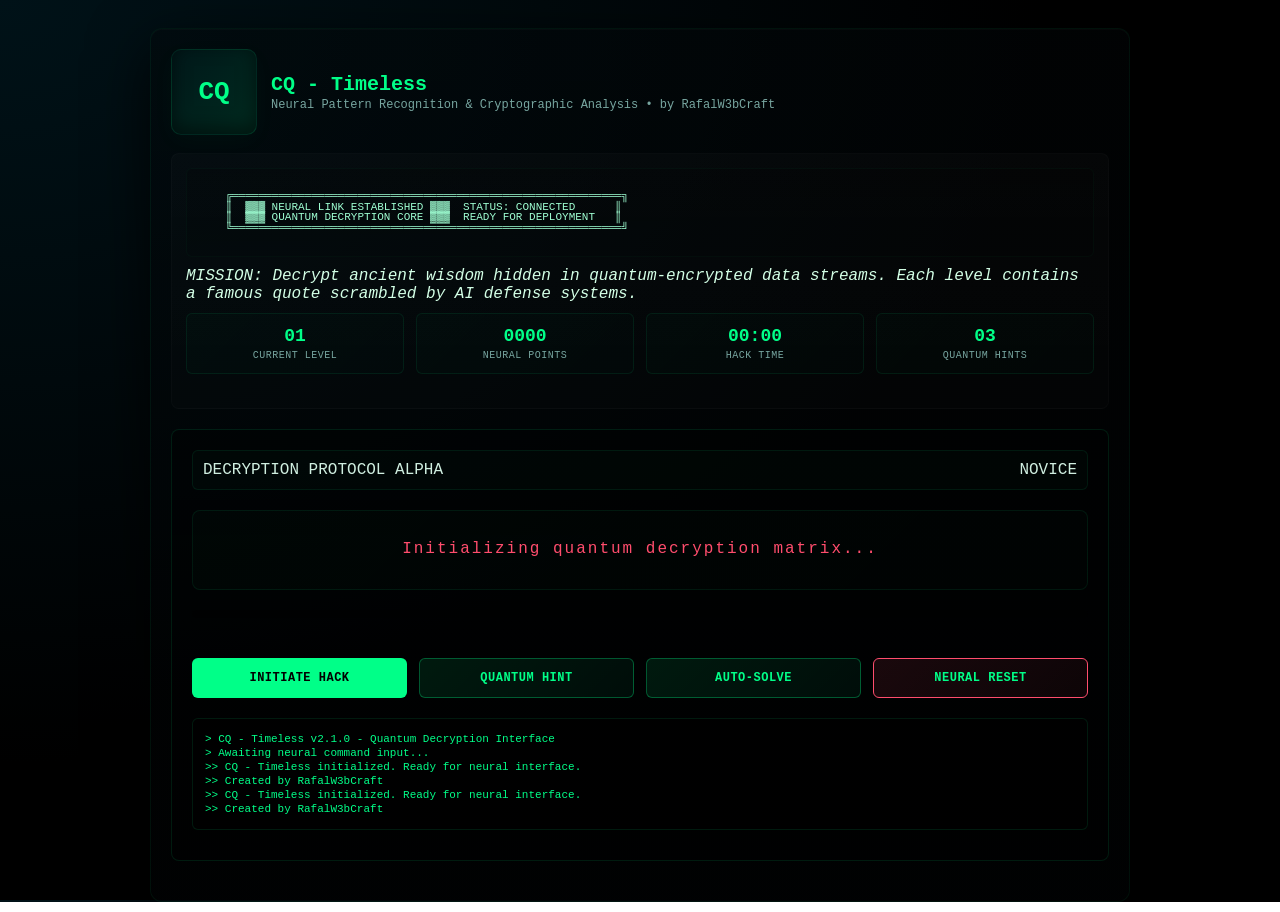
==== commit def07285: "Add files via upload" ====
--- a/index.html
+++ b/index.html
@@ -1,683 +1,708 @@
-<!DOCTYPE html>
-<html class="no-js" lang="en">
-	<head>
-		<title>Ribison Portfolio</title>
-		<meta charset="utf-8">
-	    <meta http-equiv="X-UA-Compatible" content="IE=edge">
-	    <meta name="viewport" content="width=device-width, initial-scale=1.0">
-	    <meta name="format-detection" content="telephone=no">
-	    <meta name="apple-mobile-web-app-capable" content="yes">
-	    <meta name="author" content="">
-	    <meta name="keywords" content="">
-	    <meta name="description" content="">
-
-	    <link rel="stylesheet" type="text/css" href="css/normalize.css">
-	    <link rel="stylesheet" type="text/css" href="icomoon/icomoon.css">
-	    <link rel="stylesheet" type="text/css" href="css/vendor.css">
-	    <link rel="stylesheet" type="text/css" href="style.css">
-
-		<!-- script
-		================================================== -->
-		<script src="js/modernizr.js"></script>
-
-	</head>
-
-<body>
-
-<div class="nav nav-overlay">
-	<div class="nav__content">
-		<ul class="nav__list">
-			<li class="nav__list-item active-nav"><a href="index.html" class="hover-target">Home</a></li>
-			<li class="nav__list-item"><a href="single-post.html" class="hover-target">About Us</a></li>
-			<li class="nav__list-item"><a href="styles.html" class="hover-target">Portfolio</a></li>
-			<li class="nav__list-item"><a href="blog.html" class="hover-target">Services</a></li>
-			<li class="nav__list-item"><a href="contact.html" class="hover-target">Contact us</a></li>
-		</ul>
-	</div>
-</div>
-
-<header id="header">
-	<div id="header-wrap">
-		<nav id="navbar">
-			<div class="main-logo">					
-				<a href="index.html"><img src="images/logo.png"></a>
-			</div>
-		</nav>
-
-		<div class="action-menu">
-
-			<div class="side-nav-bar">
-			  <input id="menu-toggle" type="checkbox" />
-				<label class="menu-btn" for="menu-toggle">
-				<span></span>
-			   </label>
-			</div>
-			<!--sidenav-->
-
-		</div><!--action-menu-->
-
-	</div><!--header-wrap-->
-</header>
-
-<section id="intro" class="scrollspy-section">
-	<div class="main-slider">
-		<div class="slider-item jarallax" data-speed="0.2">
-			<img src="images/postimg1.jpg" alt="banner" class="jarallax-img">
-			<div class="banner-content">
-				<h2 class="banner-title txt-fx">Ribison Chemicals Company</h2>
-				
-			</div><!--banner-content--> 
-		</div><!--slider-item-->
-
-		<div class="slider-item jarallax" data-speed="0.2">
-			<img src="images/postimg2.jpg" alt="banner" class="jarallax-img">
-			<div class="banner-content">
-				<h2 class="banner-title txt-fx">Clean & Environment Friendly</h2>
-			
-			</div><!--banner-content--> 
-		</div><!--slider-item-->
-
-		<div class="slider-item jarallax" data-speed="0.2">
-			<img src="images/Ceramic and construction.jpg" alt="banner" class="jarallax-img">
-			<div class="banner-content">
-				<h2 class="banner-title txt-fx">Forever Solutions</h2>
-				
-			</div><!--banner-content--> 
-		</div><!--slider-item-->
-	</div><!--slider-->
-
-	<div class="button-container">
-		<button class="prev slick-arrow">
-			<i class="icon icon-chevron-thin-left"></i>
-		</button>
-		<button class="next slick-arrow">
-			<i class="icon icon-chevron-thin-right"></i>
-		</button>
-	</div>
-</section>
-
-<section id="about" class="scrollspy-section padding-xlarge">
-	<div class="container">
-		<div class="row">
-			
-			<div class="col-md-12">
-
-				<div class="section-header">
-					<div class="title">
-						<span>who are we</span>
-					</div>
-					<h2 class="section-title">About Us</h2>
-				</div>
-			</div>
-
-		</div>
-
-		<div class="row">
-			
-			<div class="col-md-6">
-				<figure>
-					<img src="images/aboutus.jpg" alt="about us" class="single-image">
-				</figure>
-			</div>
-			<div class="col-md-6 description text-lead">
-				<p><strong>Ribison Chemicals company</strong> is a global leader in Construction Chemicals, Textile Chemicals, Paint Sector Chemicals, Textile Chemicals, Ceramic Chemicals, paper Mill Chemicals, Specialty Chemicals, Minerals Chemicals & Agriculture Chemicals etc. committed to creating a sustainable future for generations to come. As the famous environmentalist and author, Rachel Carson, once said: “In every out thrust headland, in every curving beach, in every grain of sand there is the story of the earth.” At Ribison chemicals company, we believe that it is our responsibility to protect and preserve the earth’s resources for future generations.
-				<p>Founded in 2022, we have built a reputation for excellence in the industry, with a comprehensive range of chemical products that meet the needs of various industries, including pharmaceuticals, agriculture, and manufacturing. Our team of experts has extensive knowledge and experience in the field, and we are committed to providing customized solutions that address our clients’ unique needs and challenges.</p>	
-				<p>At Ribison chemicals company, we understand the importance of safety and environmental responsibility in the chemical industry. That’s why we have implemented strict quality control and safety protocols to ensure the safety of our products and the environment. We also stay up-to-date on the latest regulations and best practices in the industry to ensure compliance and minimize our impact on the environment.</p></p>
-				<div class="btn-wrap">
-					<a href="single-post.html" class="btn btn-accent btn-xlarge btn-rounded">View my portfolio</a>
-				</div>
-
-			</div>
-
-		</div>
-
-	</div>
-</section>
-
-<section id="portfolio" class="scrollspy-section bg-dark padding-large">
-	<div class="container">
-		
-		<div class="row">
-			<div class="col-md-12">
-
-				<div class="section-header">
-					<div class="title">
-						<span>Some of Our Products</span>
-					</div>
-					<h2 class="section-title light">Our Portfolio</h2>
-				</div>
-			</div>
-		</div>
-
-		<div class="row">
-			<div class="col-md-12">
-				
-				<div class="portfolio-tabs">
-
-					<ul class="tabs">
-					  <li data-tab-target="#all" class="active tab">All</li>
-					  <li data-tab-target="#houses" class="tab">Agriculture</li>
-					  <li data-tab-target="#buildings" class="tab">Paints</li>
-					  <li data-tab-target="#hotels" class="tab">Construction</li>
-					  <li data-tab-target="#interior" class="tab">Ceramic</li>
-					  <li data-tab-target="#living-room" class="tab">Others..</li>
-
-					</ul>
-
-					<div class="tab-content">
-					  <div id="all" data-tab-content class="active">
-					  	<div class="grid">
-				    	  <a href="images/spacejoy.jpg" data-lightbox-gallery="gallery1" title="Ribison Chemical Company" class="image-link"><img src="images/agriculture.jpg"  class="tab-image"></a>
-				    	  <a href="images/spacejoy.jpg" data-lightbox-gallery="gallery1" title="Ribison Chemical Company" class="image-link"><img src="images/solvent.jpg"  class="tab-image"></a>
-				    	  <a href="images/spacejoy.jpg" data-lightbox-gallery="gallery1" title="Ribison Chemical Company" class="image-link"><img src="images/constructions.jpg"  class="tab-image"></a>
-				    	  <a href="images/spacejoy.jpg" data-lightbox-gallery="gallery1" title="Ribison Chemical Company" class="image-link"><img src="images/ceramic.jpg"  class="tab-image"></a>
-				    	  <a href="images/spacejoy.jpg" data-lightbox-gallery="gallery1" title="Ribison Chemical Company" class="image-link"><img src="images/paper.png"  class="tab-image"></a>
-				    	  <a href="images/spacejoy.jpg" data-lightbox-gallery="gallery1" title="Ribison Chemical Company" class="image-link"><img src="images/casting fondries.jpg"  class="tab-image"></a>
-				    	 </div>
-					  </div>
-					  <div id="houses" data-tab-content>
-					  	<div class="grid">
-				    	  <a href="images/spacejoy.jpg" data-lightbox-gallery="gallery1" title="Ribison Chemical Company" class="image-link"><img src="images/agriculture.jpg"  class="tab-image"></a>
-				    	  <a href="images/spacejoy.jpg" data-lightbox-gallery="gallery1" title="Ribison Chemical Company" class="image-link"><img src="images/agriculture1.jpg"  class="tab-image"></a>
-				    	  <a href="images/spacejoy.jpg" data-lightbox-gallery="gallery1" title="Ribison Chemical Company" class="image-link"><img src="images/agriculture2.jpg"  class="tab-image"></a>
-				    	  <a href="images/spacejoy.jpg" data-lightbox-gallery="gallery1" title="Ribison Chemical Company" class="image-link"><img src="images/agriculture3.jpg"  class="tab-image"></a>
-				    	  <a href="images/spacejoy.jpg" data-lightbox-gallery="gallery1" title="Ribison Chemical Company" class="image-link"><img src="images/agriculture4.jpg"  class="tab-image"></a>
-				    	  <a href="images/spacejoy.jpg" data-lightbox-gallery="gallery1" title="Ribison Chemical Company" class="image-link"><img src="images/agriculture5.jpg"  class="tab-image"></a>
-				    	 </div>
-					  </div>
-					  <div id="buildings" data-tab-content>
-					  	<div class="grid">
-				    	  <a href="images/spacejoy.jpg" data-lightbox-gallery="gallery1" title="Ribison Chemical Company" class="image-link"><img src="images/Paints and Coating.jpg"  class="tab-image"></a>
-				    	  <a href="images/spacejoy.jpg" data-lightbox-gallery="gallery1" title="Ribison Chemical Company" class="image-link"><img src="images/paint1.jpg"  class="tab-image"></a>
-				    	  <a href="images/spacejoy.jpg" data-lightbox-gallery="gallery1" title="Ribison Chemical Company" class="image-link"><img src="images/binder1.jpg"  class="tab-image"></a>
-				    	  <a href="images/spacejoy.jpg" data-lightbox-gallery="gallery1" title="Ribison Chemical Company" class="image-link"><img src="images/rheology modifier.jpg"  class="tab-image"></a>
-				    	  <a href="images/spacejoy.jpg" data-lightbox-gallery="gallery1" title="Ribison Chemical Company" class="image-link"><img src="images/powder defoamer1.jpg"  class="tab-image"></a>
-				    	  <a href="images/spacejoy.jpg" data-lightbox-gallery="gallery1" title="Ribison Chemical Company" class="image-link"><img src="images/rheology modifier1.jpg"  class="tab-image"></a>
-				    	 </div>
-					  </div>
-					  <div id="hotels" data-tab-content>
-					  	<div class="grid">
-				    	  <a href="images/spacejoy.jpg" data-lightbox-gallery="gallery1" title="Ribison Chemical Company" class="image-link"><img src="images/constructions.jpg"  class="tab-image"></a>
-				    	  <a href="images/spacejoy.jpg" data-lightbox-gallery="gallery1" title="Ribison Chemical Company" class="image-link"><img src="images/ribi silver.png"  class="tab-image"></a>
-				    	  <a href="images/spacejoy.jpg" data-lightbox-gallery="gallery1" title="Ribison Chemical Company" class="image-link"><img src="images/Ribi gold.png"  class="tab-image"></a>
-				    	  <a href="images/spacejoy.jpg" data-lightbox-gallery="gallery1" title="Ribison Chemical Company" class="image-link"><img src="images/tab1.jpg"  class="tab-image"></a>
-				    	  <a href="images/spacejoy.jpg" data-lightbox-gallery="gallery1" title="Ribison Chemical Company" class="image-link"><img src="images/tab3.jpg"  class="tab-image"></a>
-				    	  <a href="images/spacejoy.jpg" data-lightbox-gallery="gallery1" title="Ribison Chemical Company" class="image-link"><img src="images/constructions1.jpg"  class="tab-image"></a>
-				    	 </div>
-					  </div>
-					  <div id="interior" data-tab-content>
-					  	<div class="grid">
-				    	  <a href="images/spacejoy.jpg" data-lightbox-gallery="gallery1" title="Ribison Chemical Company" class="image-link"><img src="images/ceramic.jpg"  class="tab-image"></a>
-				    	  <a href="images/spacejoy.jpg" data-lightbox-gallery="gallery1" title="Ribison Chemical Company" class="image-link"><img src="images/constructions.jpg"  class="tab-image"></a>
-				    	  <a href="images/spacejoy.jpg" data-lightbox-gallery="gallery1" title="Ribison Chemical Company" class="image-link"><img src="images/ceramic2.jpg"  class="tab-image"></a>
-				    	  <a href="images/spacejoy.jpg" data-lightbox-gallery="gallery1" title="Ribison Chemical Company" class="image-link"><img src="images/ceramic3.jpg"  class="tab-image"></a>
-				    	  <a href="images/spacejoy.jpg" data-lightbox-gallery="gallery1" title="Ribison Chemical Company" class="image-link"><img src="images/Ceramic and construction.jpg"  class="tab-image"></a>
-				    	  <a href="images/spacejoy.jpg" data-lightbox-gallery="gallery1" title="Ribison Chemical Company" class="image-link"><img src="images/ceramic4.jpg"  class="tab-image"></a>
-				    	 </div>
-					  </div>
-					  <div id="living-room" data-tab-content>
-					  	<div class="grid">
-				    	  <a href="images/spacejoy.jpg" data-lightbox-gallery="gallery1" title="Ribison Chemical Company" class="image-link"><img src="images/paper.avif"  class="tab-image"></a>
-				    	  <a href="images/spacejoy.jpg" data-lightbox-gallery="gallery1" title="Ribison Chemical Company" class="image-link"><img src="images/pharmaceutical.jpg"  class="tab-image"></a>
-				    	  <a href="images/spacejoy.jpg" data-lightbox-gallery="gallery1" title="Ribison Chemical Company" class="image-link"><img src="images/plastic.jpg"  class="tab-image"></a>
-				    	  <a href="images/spacejoy.jpg" data-lightbox-gallery="gallery1" title="Ribison Chemical Company" class="image-link"><img src="images/electro plating.jpg"  class="tab-image"></a>
-				    	  <a href="images/spacejoy.jpg" data-lightbox-gallery="gallery1" title="Ribison Chemical Company" class="image-link"><img src="images/minerals.jpg"  class="tab-image"></a>
-				    	  <a href="images/spacejoy.jpg" data-lightbox-gallery="gallery1" title="Ribison Chemical Company" class="image-link"><img src="images/cosmetic.jpg"  class="tab-image"></a>
-				    	 </div>
-					  </div>
-
-					</div>
-					
-				</div>
-
-			</div>
-		</div>
-
-	</div>
-</section>
-
-<section id="services" class="scrollspy-section padding-large">
-	<div class="container">
-		<div class="row">
-			<div class="section-header col-12">
-				<div class="title">
-					<span>why choose Ribison</span>
-				</div>
-				<h2 class="section-title">We are Excellent at</h2>
-			</div>
-
-		</div>
-
-		<div class="row">
-
-			<div class="col-md-4">
-				<div class="services-item">
-					<span class="number">01</span>					
-				    <h3>cost-effective manufacturing processes</h3>
-				    <p>Ribison's commitment to cost-effective manufacturing processes is reflected in its operational excellence, its focus on continuous improvement, and its ability to adapt to changing market conditions. As a result, Ribison has established a reputation as a reliable and cost-effective chemical service provider in the industry.</p>
-				</div>
-			</div>
-
-			<div class="col-md-4">
-				<div class="services-item">
-					<span class="number">02</span>					
-				    <h3>superior quality control</h3>
-				    <p>Ribison's quality control program includes regular testing of raw materials, in-process testing, and final product testing, as well as ongoing monitoring of its production processes. It also involves a strict adherence to standard operating procedures, which are regularly reviewed and updated to ensure that they are in line with the latest industry standards.</p>
-				</div>
-				
-			</div>
-
-			<div class="col-md-4">
-				<div class="services-item">
-					<span class="number">03</span>					
-				    <h3>innovative product development</h3>
-				    <p>Ribison is able to differentiate itself from competitors and maintain a leading position in the chemical service industry. Its ability to provide tailored and efficient chemical solutions to meet the evolving needs of customers makes it a trusted partner for many businesses.</p>
-				</div>
-			</div>
-	
-		</div>
-
-		<div class="row">
-
-			<div class="col-md-4">
-				<div class="services-item">
-					<span class="number">01</span>					
-				    <h3>efficient supply chain management</h3>
-				    <p>efficient supply chain management enables Ribison to respond quickly to changes in customer demand or market conditions, providing greater flexibility and agility in the highly competitive chemical service industry.</p>
-				</div>
-			</div>
-			<div class="col-md-4">
-				<div class="services-item">
-					<span class="number">02</span>					
-				    <h3>strong customer relationships</h3>
-				    <p>Ribison's commitment to strong customer relationships is reflected in its core values and is ingrained in the company culture. </p>
-				</div>
-			</div>
-	
-		</div>
-
-	</div>
-</section>
-
-<section id="subscribe" class="scrollspy-section padding-small">
-	<div class="container">
-		<div class="row">
-			<div class="col-md-6">
-				<figure class="subscribe-image">
-					<img src="images/subscribe-image.png" alt="subscribe">
-				</figure>
-			</div>
-			<div class="col-md-6">
-				<div class="subscribe-content">
-					<h2 class="section-title">Hire us</h2>
-					<p>We are Developing Industry in Manufacturing High-end Chemical Solution, With excellent range of product and services to reach your needs with 24/7 support. </p>
-					<form id="form">
-						<a href="contact.html" ><button>Hire Us</a></button>
-					</form>
-				</div>
-			</div>
-		</div>
-	</div>
-</section>
-
-<section id="latest-blog" class="scrollspy-section padding-large">
-	<div class="container">
-				
-		<div class="row">
-			
-			<div class="col">
-
-				<div class="section-header">
-					<div class="title">
-						<span>read about Our Products</span>
-					</div>
-					<h2 class="section-title">latest Products</h2>
-				</div>
-			</div>
-
-		</div>
-
-		<div class="row">
-			<div class="col-md-12">
-				
-				<div class="post-grid">
-					<div class="row">
-						
-						<div class="col-md-4">
-							
-							<article class="post-item">
-
-								<figure>
-									<a href="styles.html" class="image-hvr-effect">
-										<img src="images/ribi silver.png" alt="post" class="post-image">			
-									</a>
-								</figure>
-
-								<div class="post-content">	
-									<div class="meta-date">Ribi Silver</div>			
-								    <h3 class="post-title"><a href="styles.html">Flooring and Ceramic Tile Adhesive.</a></h3>
-								    <p>Ribi Silver is a grey, High Polymer Modified Cement based tile Adhesive. Which is suitable for fixing tiles, Natural Stones, Verified tiles in interior and exterior situations.</p>
-								</div>
-							</article>
-
-						</div>
-
-						<div class="col-md-4">
-							<article class="post-item">
-								<figure>
-									<a href="styles.html" class="image-hvr-effect">
-										<img src="images/constructions1.jpg" alt="post" class="post-image">
-									</a>
-								</figure>
-								<div class="post-content">		
-									<div class="meta-date">Constructions Chemical</div>			
-								    <h3 class="post-title"><a href="styles.html">Construction Chemicals, Water Proofing and repair</a></h3>
-								    <p>Ribison's concrete and mixtures are formulated to meet the specific needs of different types of construction projects. Ribison offers a range of mixtures for high-strength concrete such as freeze-that resistance or corrosion protection.</p>
-								</div>
-							</article>
-						</div>
-
-						<div class="col-md-4">
-
-							<article class="post-item">
-								<figure>
-									<a href="styles.html" class="image-hvr-effect">
-										<img src="images/binder1.jpg" alt="post" class="post-image">
-									</a>
-								</figure>
-								<div class="post-content">	
-									<div class="meta-date">Binders</div>			
-								    <h3 class="post-title"><a href="styles.html">Paints And Coating Solution</a></h3>
-								    <p>The binder is the film-forming component of paint, the vehicle that carries the pigment and then dries or cures, holding it in place. The binder is also responsible for adhesion, durability, flexibility, gloss, and other physical properties. Binders and resins for paint are one of the most important elements of a coating..</p>
-								</div>
-							</article>
-						</div>
-
-						
-
-					</div>
-				</div>
-
-			</div>
-
-
-
-		</div>
-
-		<div class="row">
-			<div class="col">
-				
-				<div class="btn-wrap align-center">
-					<a href="styles.html" class="btn btn-xlarge btn-accent btn-rounded">View all Portfolio</a>
-				</div>
-				
-			</div>
-		</div>
-
-	</div>
-</section>
-
-<section id="contact" class="scrollspy-section bg-dark padding-large">
-	<div class="container">
-
-		<div class="row">
-			<div class="col-md-6">
-
-				<div class="left-content">
-					
-					<div class="section-header">
-						<div class="title">
-							<span>Get in touch</span>
-						</div>
-						<h2 class="section-title light">Contact us</h2>
-					</div>
-					
-					<p>If you have any question about our Solutions or company? Let us know how we can help you.</p>
-					
-					<form id="form-contact" class="form-light" action="email.php" method="post">
-						<p>
-						<input type="text" name="name" placeholder="Your Full Name*" required>
-						</p>
-						<p>
-						<input type="text" name="email" placeholder="Your Email Address" required>
-						</p>
-						<p>
-						<textarea name="message" placeholder="Your Message" required></textarea>
-						</p>
-						<p>
-						<label for="agree">
-							<input id="agree" name="agree" type="checkbox" required></input>
-							<span>I agree to privacy policy</span>
-						</label>
-						</p>
-						<button class="btn btn-accent btn-rounded btn-xlarge btn-full" name="submit">Submit</button>
-					</form>
-
-				</div>
-
-			</div><!--left-content-->
-
-			<div class="col-md-6">
-				<div class="right-content">
-					
-							<div class="iconbox">
-								<i class="icon icon-location"></i>
-								<div class="detail">
-									<strong>Address 1:</strong> 
-									<p>75, Star Plaza Complex, 27NH</p>
-								</div>
-							</div>
-							<div class="iconbox">
-								<i class="icon icon-location2"></i>
-								<div class="detail">
-									<strong>Address 2:</strong> 
-									<p>Wankaner, Morbi, India-363621</p>
-								</div>
-							</div>
-							<div class="iconbox">
-								<i class="icon icon-phone"></i>
-								<div class="detail">
-									<strong>Phone:</strong> 
-									<a href="tel:+91 7777942233" ><p>+91 7777942233</p></a>
-								</div>
-							</div>
-							<div class="iconbox">
-								<i class="icon icon-mail3"></i>
-								<div class="detail">
-									<strong>Email:</strong> 
-									<p><a href="mailto:info@ribison.com">info@ribison.com</a></p>
-
-								</div>
-							</div>
-					
-				</div>
-			</div><!--right-content-->
-
-		</div>
-
-	</div>
-</section>
-
-<section id="testimonial" class="padding-large">
-	<div class="container">
-
-		<div class="row">
-
-			<div class="col-md-6">
-				
-				<figure class="testimonial-image">
-					<img src="images/award.jpg" alt="review">
-				</figure>
-				
-			</div>
-
-			<div class="col-md-6">
-				
-				<div class="testimonial-block">
-					<div class="section-header">
-						<div class="title">
-							<span>What clients says</span>
-						</div>
-						<h2 class="section-title">Certificate</h2>
-					</div>
-					<div class="testimonials-inner">
-						<q>Excellent quality and efficient service. Highly recommend this chemical company for all your chemical needs.</q>
-
-					</div>
-				</div><!--reviews-content-->
-
-			</div>
-			
-		</div><!--grid-->
-		<div class="row">
-			<div class="col-md-6">
-				
-				<figure class="testimonial-image">
-					<img src="images/Testimonial1.jpg" alt="review">
-				</figure>
-				
-			</div>
-			<div class="col-md-6">
-				<div class="testimonial-block">
-					
-					<div class="testimonials-inner">
-						<div class="testimonial-author">
-							<div class="author-detail">
-								<div class="name">I. M. Mathakiya</div>
-								<div class="author-title">Founder, Gujarat Aksha Fertilizer Company</div>
-								<div class="name">S. H. Badi</div>
-								<div class="author-title">Co-Founder, Gujarat Aksha Fertilizer Company</div>
-							</div>
-						</div>
-					</div>
-				</div><!--reviews-content-->
-
-			</div>
-			
-		</div>
-	</div>
-</section>
-
-<footer id="footer">
-	<div class="container">
-		<div class="row">
-			
-			<div class="col-md-3">
-				
-				<div class="footer-menu">
-					<img src="images/logo.png" alt="logo" class="footer-logo">
-					<p>Ribison Chemical Co. is a leading chemical Manufacturers, dedicated to providing high-quality products and excellent customer service to clients around the world.</p>
-					<div class="social-links">
-						<ul>
-							<li>
-								<a href="https://www.facebook.com/profile.php?id=100084773440476&mibextid=ZbWKwL"><i class="icon icon-facebook"></i></a>
-							</li>
-							<li>
-								<a href="https://instagram.com/ribison_chemicals?igshid=ZDdkNTZiNTM="><i class="icon icon-instagram"></i></a>
-							</li>
-							<li>
-								<a href="https://www.linkedin.com/in/ribison-chemicals-company-608b0a33"><i class="icon icon-linkedin"></i></a>
-							</li>
-							<li>
-								<a href="https://twitter.com/RibisonChem?t=mD8pCjEwNK7AFjYVqs7lZQ&s=09"><i class="icon icon-twitter"></i></a>
-							</li>
-							<li>
-								<a href="tel:+91 7777942233"><i class="icon icon-phone"></i></a>
-							</li>
-						</ul>
-					</div>
-				</div>
-
-			</div>
-
-			<div class="col-md-2">
-
-				<div class="footer-menu">
-					<h5>Quick links</h5>
-					<ul class="menu-list">
-						<li class="menu-item">
-							<a href="index.html">Home</a>
-						</li>
-						<li class="menu-item">
-							<a href="single-post.html">About us </a>
-						</li>
-						<li class="menu-item">
-							<a href="blog.html">Services</a>
-						</li>
-						<li class="menu-item">
-							<a href="styles.html">Portfolios</a>
-						</li>
-						<li class="menu-item">
-							<a href="contact.html">Contact us</a>
-						</li>
-					</ul>
-				</div>
-
-			</div>
-
-			<div class="col-md-4">
-
-				<div class="footer-menu widget-contact-info">
-					<h5>Contact info</h5>
-					<ul class="menu-list">
-						<li class="menu-item">
-							<i class="icon icon-location"></i>75, Star Plaza Complex, 27NH
-						</li>
-						<li class="menu-item">
-							<i class="icon icon-location2"></i>Wankaner, Morbi, India-363621
-						</li>
-						<li class="menu-item">
-							<i class="icon icon-phone"><a href="tel:+91 7777942233" >+91 7777942233</i></a>
-						</li>
-						<li class="menu-item">
-							<i class="icon icon-envelope-o"></i><a href="mailto:info@ribison.com">info@ribison.com</a>
-						</li>
-					</ul>
-				</div>
-
-			</div>
-
-			<div class="col-md-3">
-
-				<div class="footer-menu">
-					<h5>Gallery</h5>
-					<div class="widget-gallery">
-						<a href="images/spacejoy.jpg" data-lightbox-gallery="gallery1" title="Ribison Chemical Company" class="image-link"><img src="images/tab1.jpg" alt="house" class="gallery-image"></a>			
-						<a href="images/spacejoy.jpg" data-lightbox-gallery="gallery1" title="Ribison Chemicals Company" class="image-link"><img src="images/tab2.jpg" alt="house" class="gallery-image"></a>			
-						<a href="images/interior.jpg" data-lightbox-gallery="gallery1" title="Ribison Chemicals Company" class="image-link"><img src="images/tab3.jpg" alt="house" class="gallery-image"></a>			
-						<a href="images/interior.jpg" data-lightbox-gallery="gallery1" title="Ribison Chemicals Company" class="image-link"><img src="images/postimg1.jpg" alt="house" class="gallery-image"></a>
-						<a href="images/interior.jpg" data-lightbox-gallery="gallery1" title="Ribison Chemicals Company" class="image-link"><img src="images/postimg2.jpg" alt="house" class="gallery-image"></a>
-						<a href="images/interior.jpg" data-lightbox-gallery="gallery1" title="Ribison Chemicals Company" class="image-link"><img src="images/postimg3.jpg" alt="house" class="gallery-image"></a>
-					</div>
-				</div>
-
-			</div>
-
-		</div>
-	</div>
-</footer>
-
-<div id="footer-bottom">
-	<div class="container">
-		<div class="row">
-			<div class="col-md-6">
-				<div class="copyright">
-					<p>© 2022 Ribison Chemicals Company. All rights reserved.</p>
-				</div>
-			</div>
-			<div class="col-md-6">
-				<div class="copyright text-right">
-					<p>Develop By <a href="#" target="_blank">Rafal Web Design</a></p>
-				</div>
-			</div>
-		</div>
-	</div>
-</div>
-
-<script src="js/jquery-3.2.1.min.js"></script>
-<script src="js/ui-easing.js"></script>
-<script src="js/plugins.js"></script>
-<script src="js/script.js"></script>
-
-</body>
-</html>	+<!doctype html>
+<html lang="en">
+<head>
+<meta charset="utf-8" />
+<meta name="viewport" content="width=device-width,initial-scale=1" />
+<title>CQ - Timeless</title>
+<style>
+:root{
+  --bg:#040406; --panel:#071018; --neon:#00ff88; --muted:#77a6a0; --glass: rgba(255,255,255,0.03);
+  --accent:#00ffaa; --danger:#ff4d6d; --warning:#ffaa00;
+}
+*{box-sizing:border-box}
+html,body{height:100%}
+body{
+  margin:0; padding:28px; font-family: ui-monospace, "Roboto Mono", Menlo, Monaco, monospace;
+  background: radial-gradient(ellipse at top left,#001218 0%, #000 60%);
+  color:#cfeee0;
+  -webkit-font-smoothing:antialiased; -moz-osx-font-smoothing:grayscale;
+  overflow-x: hidden;
+}
+.container{
+  max-width:980px; margin:0 auto; border-radius:12px; padding:20px;
+  background: linear-gradient(180deg, rgba(2,6,8,0.45), rgba(1,3,4,0.55));
+  border: 1px solid rgba(0,255,136,0.06);
+  box-shadow: 0 20px 60px rgba(0,0,0,0.8), inset 0 1px 0 rgba(255,255,255,0.02);
+}
+.header{
+  display:flex; gap:14px; align-items:center; margin-bottom:18px;
+}
+.logo{
+  width:86px; height:86px; border-radius:10px; background:linear-gradient(135deg,#00181a,#002b1f);
+  display:flex; align-items:center; justify-content:center; font-weight:900; color:var(--neon);
+  box-shadow:0 6px 24px rgba(0,255,136,0.03), inset 0 -6px 18px rgba(0,0,0,0.5);
+  border:1px solid rgba(0,255,136,0.06); font-size:26px;
+}
+.title{font-size:20px; color:var(--neon); font-weight:800}
+.subtitle{font-size:12px; color:var(--muted); margin-top:2px}
+
+.card{
+  background: linear-gradient(180deg, rgba(255,255,255,0.02), rgba(255,255,255,0.01));
+  border-radius:8px; padding:14px; margin-bottom:14px; border:1px solid rgba(255,255,255,0.02);
+}
+
+.ascii{
+  font-family: monospace; white-space: pre; color: #9fffd3; font-size:11px; line-height:0.95;
+  background: linear-gradient(180deg, rgba(0,0,0,0.16), rgba(0,0,0,0.06)); padding:12px; border-radius:6px;
+  border:1px solid rgba(0,255,136,0.03); margin-bottom:10px;
+}
+
+.mission{font-style:italic; color:#d3ffe6; margin-bottom:10px}
+.details-grid{
+  display:grid; grid-template-columns: repeat(auto-fit, minmax(200px, 1fr)); gap:12px; margin-bottom:20px;
+}
+
+.stat-card{
+  background: linear-gradient(135deg, rgba(0,255,136,0.02), rgba(0,255,170,0.01));
+  border: 1px solid rgba(0,255,136,0.08);
+  border-radius: 6px; padding: 12px; text-align: center;
+}
+
+.stat-value{
+  font-size: 18px; font-weight: 800; color: var(--neon); margin-bottom: 4px;
+}
+
+.stat-label{
+  font-size: 10px; color: var(--muted); text-transform: uppercase; letter-spacing: 0.5px;
+}
+
+.game-area{
+  background: linear-gradient(180deg, rgba(0,0,0,0.3), rgba(0,0,0,0.1));
+  border-radius: 8px; padding: 20px; margin: 20px 0;
+  border: 1px solid rgba(0,255,136,0.1);
+}
+
+.quote-display{
+  font-size: 16px; line-height: 1.6; text-align: center;
+  padding: 20px; margin: 20px 0;
+  background: linear-gradient(135deg, rgba(0,255,136,0.02), rgba(0,255,170,0.01));
+  border-radius: 8px; border: 1px solid rgba(0,255,136,0.08);
+  min-height: 80px; display: flex; align-items: center; justify-content: center;
+}
+
+.encrypted-text{
+  color: var(--danger); font-family: monospace; letter-spacing: 2px;
+}
+
+.decrypted-text{
+  color: var(--neon); animation: glow 2s ease-in-out;
+}
+
+.word-grid{
+  display: grid; grid-template-columns: repeat(auto-fit, minmax(100px, 1fr));
+  gap: 8px; margin: 20px 0;
+}
+
+.word-button{
+  background: linear-gradient(135deg, rgba(0,255,136,0.1), rgba(0,255,170,0.05));
+  border: 1px solid rgba(0,255,136,0.2);
+  border-radius: 6px; padding: 10px; color: var(--neon);
+  cursor: pointer; transition: all 0.3s ease;
+  font-family: inherit; font-size: 12px;
+}
+
+.word-button:hover{
+  background: linear-gradient(135deg, rgba(0,255,136,0.2), rgba(0,255,170,0.1));
+  box-shadow: 0 0 10px rgba(0,255,136,0.3);
+}
+
+.word-button.selected{
+  background: var(--neon); color: #000; font-weight: bold;
+}
+
+.word-button.correct{
+  background: var(--neon); color: #000; animation: pulse 0.5s ease;
+}
+
+.word-button.incorrect{
+  background: var(--danger); color: #fff; animation: shake 0.5s ease;
+}
+
+.control-panel{
+  display: grid; grid-template-columns: repeat(auto-fit, minmax(120px, 1fr));
+  gap: 12px; margin: 20px 0;
+}
+
+.btn{
+  background: linear-gradient(135deg, rgba(0,255,136,0.1), rgba(0,255,170,0.05));
+  border: 1px solid rgba(0,255,136,0.3);
+  border-radius: 6px; padding: 12px; color: var(--neon);
+  cursor: pointer; transition: all 0.3s ease;
+  font-family: inherit; font-size: 12px; text-transform: uppercase;
+  letter-spacing: 0.5px; font-weight: 600;
+}
+
+.btn:hover{
+  background: linear-gradient(135deg, rgba(0,255,136,0.2), rgba(0,255,170,0.1));
+  box-shadow: 0 0 15px rgba(0,255,136,0.4);
+}
+
+.btn.primary{
+  background: var(--neon); color: #000;
+}
+
+.btn.danger{
+  border-color: var(--danger);
+  background: linear-gradient(135deg, rgba(255,77,109,0.1), rgba(255,77,109,0.05));
+}
+
+.progress-bar{
+  width: 100%; height: 8px; background: rgba(0,0,0,0.3);
+  border-radius: 4px; margin: 10px 0; overflow: hidden;
+}
+
+.progress-fill{
+  height: 100%; background: linear-gradient(90deg, var(--neon), var(--accent));
+  transition: width 0.5s ease; border-radius: 4px;
+}
+
+.terminal{
+  background: rgba(0,0,0,0.4); border-radius: 6px; padding: 12px;
+  font-family: monospace; font-size: 11px; color: var(--neon);
+  max-height: 150px; overflow-y: auto; margin: 10px 0;
+  border: 1px solid rgba(0,255,136,0.1);
+}
+
+.terminal-line{
+  margin: 2px 0; animation: typewriter 0.5s ease;
+}
+
+.hint-panel{
+  background: linear-gradient(135deg, rgba(255,170,0,0.05), rgba(255,170,0,0.02));
+  border: 1px solid rgba(255,170,0,0.2);
+  border-radius: 6px; padding: 12px; margin: 10px 0;
+  color: var(--warning);
+}
+
+.level-indicator{
+  display: flex; justify-content: space-between; align-items: center;
+  margin-bottom: 20px; padding: 10px; background: rgba(0,255,136,0.02);
+  border-radius: 6px; border: 1px solid rgba(0,255,136,0.08);
+}
+
+.hidden{display: none;}
+
+@keyframes glow{
+  0%{text-shadow: 0 0 5px var(--neon);}
+  50%{text-shadow: 0 0 20px var(--neon), 0 0 30px var(--neon);}
+  100%{text-shadow: 0 0 5px var(--neon);}
+}
+
+@keyframes pulse{
+  0%{transform: scale(1);}
+  50%{transform: scale(1.05);}
+  100%{transform: scale(1);}
+}
+
+@keyframes shake{
+  0%, 100%{transform: translateX(0);}
+  25%{transform: translateX(-5px);}
+  75%{transform: translateX(5px);}
+}
+
+@keyframes typewriter{
+  from{opacity: 0; transform: translateY(10px);}
+  to{opacity: 1; transform: translateY(0);}
+}
+
+@media (max-width: 768px){
+  body{padding: 16px;}
+  .container{padding: 16px;}
+  .header{flex-direction: column; text-align: center;}
+  .details-grid{grid-template-columns: 1fr;}
+  .control-panel{grid-template-columns: 1fr;}
+  .word-grid{grid-template-columns: repeat(auto-fit, minmax(80px, 1fr));}
+}
+</style>
+</head>
+<body>
+  <div class="container">
+    <div class="header">
+      <div class="logo">CQ</div>
+      <div>
+<div class="title">CQ - Timeless</div>
+<div class="subtitle">Neural Pattern Recognition & Cryptographic Analysis • by RafalW3bCraft</div>
+      </div>
+    </div>
+
+    <div class="card">
+      <div class="ascii">
+    ╔═══════════════════════════════════════════════════════════╗
+    ║  ▓▓▓ NEURAL LINK ESTABLISHED ▓▓▓  STATUS: CONNECTED      ║
+    ║  ▓▓▓ QUANTUM DECRYPTION CORE ▓▓▓  READY FOR DEPLOYMENT   ║
+    ╚═══════════════════════════════════════════════════════════╝
+      </div>
+      
+      <div class="mission">
+        MISSION: Decrypt ancient wisdom hidden in quantum-encrypted data streams. 
+        Each level contains a famous quote scrambled by AI defense systems.
+      </div>
+
+      <div class="details-grid">
+        <div class="stat-card">
+          <div class="stat-value" id="level-display">01</div>
+          <div class="stat-label">Current Level</div>
+        </div>
+        <div class="stat-card">
+          <div class="stat-value" id="score-display">0000</div>
+          <div class="stat-label">Neural Points</div>
+        </div>
+        <div class="stat-card">
+          <div class="stat-value" id="time-display">00:00</div>
+          <div class="stat-label">Hack Time</div>
+        </div>
+        <div class="stat-card">
+          <div class="stat-value" id="hints-display">03</div>
+          <div class="stat-label">Quantum Hints</div>
+        </div>
+      </div>
+    </div>
+
+    <div class="game-area">
+      <div class="level-indicator">
+        <span>DECRYPTION PROTOCOL ALPHA</span>
+        <span id="difficulty-level">NOVICE</span>
+      </div>
+
+      <div class="quote-display" id="quote-display">
+        <div class="encrypted-text" id="encrypted-quote">
+          Initializing quantum decryption matrix...
+        </div>
+      </div>
+
+      <div class="progress-bar">
+        <div class="progress-fill" id="progress-fill" style="width: 0%"></div>
+      </div>
+
+      <div class="word-grid" id="word-grid">
+        <!-- Word buttons will be generated here -->
+      </div>
+
+      <div class="control-panel">
+        <button class="btn primary" id="start-btn">INITIATE HACK</button>
+        <button class="btn" id="hint-btn">QUANTUM HINT</button>
+        <button class="btn" id="solve-btn">AUTO-SOLVE</button>
+        <button class="btn danger" id="reset-btn">NEURAL RESET</button>
+      </div>
+
+      <div class="hint-panel hidden" id="hint-panel">
+        <div id="hint-text">Quantum hint will appear here...</div>
+      </div>
+
+      <div class="terminal" id="terminal">
+<div class="terminal-line">> CQ - Timeless v2.1.0 - Quantum Decryption Interface</div>
+        <div class="terminal-line">> Awaiting neural command input...</div>
+      </div>
+    </div>
+  </div>
+
+<script>
+class CyberQuest {
+  constructor() {
+    this.quotes = [
+      {
+        text: "The only way to do great work is to love what you do.",
+        author: "Steve Jobs",
+        difficulty: 1,
+        hint: "A tech visionary spoke these words about passion and excellence."
+      },
+      {
+        text: "In the middle of difficulty lies opportunity.",
+        author: "Albert Einstein",
+        difficulty: 1,
+        hint: "A famous physicist's wisdom about finding chances in challenges."
+      },
+      {
+        text: "The future belongs to those who believe in the beauty of their dreams.",
+        author: "Eleanor Roosevelt",
+        difficulty: 2,
+        hint: "A former First Lady's thoughts on dreams and the future."
+      },
+      {
+        text: "It is during our darkest moments that we must focus to see the light.",
+        author: "Aristotle",
+        difficulty: 2,
+        hint: "Ancient Greek philosophy about hope in difficult times."
+      },
+      {
+        text: "The way to get started is to quit talking and begin doing.",
+        author: "Walt Disney",
+        difficulty: 2,
+        hint: "The creator of a magical kingdom's advice about taking action."
+      },
+      {
+        text: "Life is what happens to you while you're busy making other plans.",
+        author: "John Lennon",
+        difficulty: 3,
+        hint: "A Beatle's observation about life's unpredictability."
+      },
+      {
+        text: "The greatest glory in living lies not in never falling, but in rising every time we fall.",
+        author: "Nelson Mandela",
+        difficulty: 3,
+        hint: "A freedom fighter's wisdom about resilience and perseverance."
+      },
+      {
+        text: "The only impossible journey is the one you never begin.",
+        author: "Tony Robbins",
+        difficulty: 3,
+        hint: "A motivational speaker's insight about starting your journey."
+      }
+    ];
+    
+    this.currentLevel = 0;
+    this.score = 0;
+    this.hints = 3;
+    this.gameStarted = false;
+    this.startTime = null;
+    this.currentWords = [];
+    this.selectedWords = [];
+    this.isCompleted = false;
+    
+    this.initializeElements();
+    this.bindEvents();
+    this.updateDisplay();
+this.logToTerminal(">> CQ - Timeless initialized. Ready for neural interface.");
+    this.logToTerminal(">> Created by RafalW3bCraft");
+  }
+
+  initializeElements() {
+    this.elements = {
+      levelDisplay: document.getElementById('level-display'),
+      scoreDisplay: document.getElementById('score-display'),
+      timeDisplay: document.getElementById('time-display'),
+      hintsDisplay: document.getElementById('hints-display'),
+      difficultyLevel: document.getElementById('difficulty-level'),
+      quoteDisplay: document.getElementById('quote-display'),
+      encryptedQuote: document.getElementById('encrypted-quote'),
+      progressFill: document.getElementById('progress-fill'),
+      wordGrid: document.getElementById('word-grid'),
+      startBtn: document.getElementById('start-btn'),
+      hintBtn: document.getElementById('hint-btn'),
+      solveBtn: document.getElementById('solve-btn'),
+      resetBtn: document.getElementById('reset-btn'),
+      hintPanel: document.getElementById('hint-panel'),
+      hintText: document.getElementById('hint-text'),
+      terminal: document.getElementById('terminal')
+    };
+  }
+
+  bindEvents() {
+    this.elements.startBtn.addEventListener('click', () => this.startGame());
+    this.elements.hintBtn.addEventListener('click', () => this.showHint());
+    this.elements.solveBtn.addEventListener('click', () => this.autoSolve());
+    this.elements.resetBtn.addEventListener('click', () => this.resetGame());
+  }
+
+  startGame() {
+    if (!this.gameStarted) {
+      this.gameStarted = true;
+      this.startTime = Date.now();
+      this.elements.startBtn.textContent = 'NEXT LEVEL';
+      this.logToTerminal(">> Neural decryption protocol initiated...");
+      this.loadLevel();
+    } else {
+      this.nextLevel();
+    }
+  }
+
+  loadLevel() {
+    if (this.currentLevel >= this.quotes.length) {
+      this.completeGame();
+      return;
+    }
+
+    const quote = this.quotes[this.currentLevel];
+    this.currentWords = quote.text.split(' ');
+    this.selectedWords = [];
+    this.isCompleted = false;
+
+    // Set difficulty display
+    const difficulties = ['NOVICE', 'ADEPT', 'EXPERT'];
+    this.elements.difficultyLevel.textContent = difficulties[quote.difficulty - 1] || 'MASTER';
+
+    // Show encrypted version
+    this.showEncryptedQuote(quote.text);
+    
+    // Generate scrambled word buttons
+    this.generateWordGrid();
+    
+    // Reset progress
+    this.updateProgress(0);
+    
+    this.logToTerminal(`>> Level ${this.currentLevel + 1} loaded. Difficulty: ${quote.difficulty}`);
+    this.logToTerminal(`>> Target: ${quote.text.length} characters, ${this.currentWords.length} words`);
+    
+    this.updateDisplay();
+  }
+
+  showEncryptedQuote(text) {
+    // Create a cyberpunk-style encrypted version
+    const encrypted = text.split('').map(char => {
+      if (char === ' ') return ' ';
+      if (/[a-zA-Z]/.test(char)) {
+        return String.fromCharCode(33 + Math.floor(Math.random() * 94));
+      }
+      return char;
+    }).join('');
+    
+    this.elements.encryptedQuote.textContent = encrypted;
+    this.elements.encryptedQuote.className = 'encrypted-text';
+  }
+
+  generateWordGrid() {
+    // Scramble words
+    const scrambledWords = [...this.currentWords].sort(() => Math.random() - 0.5);
+    
+    this.elements.wordGrid.innerHTML = '';
+    
+    scrambledWords.forEach((word, index) => {
+      const button = document.createElement('button');
+      button.className = 'word-button';
+      button.textContent = word;
+      button.setAttribute('data-word', word);
+      button.addEventListener('click', () => this.selectWord(button, word));
+      this.elements.wordGrid.appendChild(button);
+    });
+  }
+
+  selectWord(button, word) {
+    if (button.classList.contains('correct') || button.classList.contains('incorrect')) {
+      return;
+    }
+
+    const expectedWord = this.currentWords[this.selectedWords.length];
+    
+    if (word === expectedWord) {
+      button.classList.add('correct', 'selected');
+      this.selectedWords.push(word);
+      
+      // Update quote display progressively
+      this.updateQuoteDisplay();
+      
+      // Update progress
+      const progress = (this.selectedWords.length / this.currentWords.length) * 100;
+      this.updateProgress(progress);
+      
+      this.logToTerminal(`>> Word verified: "${word}"`);
+      
+      // Check if level is complete
+      if (this.selectedWords.length === this.currentWords.length) {
+        this.completeLevel();
+      }
+    } else {
+      button.classList.add('incorrect');
+      setTimeout(() => {
+        button.classList.remove('incorrect');
+      }, 500);
+      
+      this.logToTerminal(`>> Access denied: "${word}" - incorrect sequence`);
+    }
+  }
+
+  updateQuoteDisplay() {
+    const quote = this.quotes[this.currentLevel];
+    const partialText = this.selectedWords.join(' ');
+    const remainingWords = this.currentWords.slice(this.selectedWords.length);
+    
+    let displayText = partialText;
+    if (remainingWords.length > 0) {
+      const encryptedRemaining = remainingWords.map(word => 
+        word.split('').map(char => /[a-zA-Z]/.test(char) ? '▓' : char).join('')
+      ).join(' ');
+      displayText += (displayText ? ' ' : '') + encryptedRemaining;
+    }
+    
+    this.elements.encryptedQuote.innerHTML = 
+      `<span class="decrypted-text">${partialText}</span>` +
+      (remainingWords.length > 0 ? ` <span class="encrypted-text">${remainingWords.map(word => '▓'.repeat(word.length)).join(' ')}</span>` : '');
+  }
+
+  nextLevel() {
+    if (this.currentLevel < this.quotes.length - 1) {
+      this.currentLevel++;
+      this.loadLevel();
+    } else {
+      this.completeGame();
+    }
+  }
+
+  completeLevel() {
+    this.isCompleted = true;
+    const quote = this.quotes[this.currentLevel];
+    
+    // Show full decrypted quote
+    this.elements.encryptedQuote.innerHTML = `<span class="decrypted-text">${quote.text}</span>`;
+    this.elements.encryptedQuote.innerHTML += `<br><br><span style="color: var(--muted); font-size: 12px;">— ${quote.author}</span>`;
+    
+    // Calculate score bonus
+    const timeBonus = Math.max(0, 5000 - (Date.now() - this.startTime));
+    const difficultyBonus = quote.difficulty * 1000;
+    const levelScore = 1000 + timeBonus + difficultyBonus;
+    
+    this.score += levelScore;
+    
+    this.logToTerminal(`>> LEVEL COMPLETE! Neural patterns decoded successfully.`);
+    this.logToTerminal(`>> Score bonus: ${levelScore} points`);
+    this.logToTerminal(`>> Quote author: ${quote.author}`);
+    
+    // Disable word buttons
+    document.querySelectorAll('.word-button').forEach(btn => {
+      btn.style.pointerEvents = 'none';
+      btn.style.opacity = '0.6';
+    });
+    
+    this.updateDisplay();
+    
+    // Prepare for next level
+    setTimeout(() => {
+      this.currentLevel++;
+      if (this.currentLevel < this.quotes.length) {
+        this.elements.startBtn.textContent = 'NEXT PROTOCOL';
+        this.elements.startBtn.style.display = 'block';
+      } else {
+        this.completeGame();
+      }
+    }, 2000);
+  }
+
+  completeGame() {
+    this.logToTerminal(`>> ALL PROTOCOLS COMPLETED! Master hacker status achieved.`);
+    this.logToTerminal(`>> Final Score: ${this.score} neural points`);
+    this.logToTerminal(`>> Quantum wisdom database fully decrypted.`);
+    
+    this.elements.quoteDisplay.innerHTML = `
+      <div class="decrypted-text" style="text-align: center;">
+        <h3>🏆 QUANTUM MASTERY ACHIEVED 🏆</h3>
+        <p>All timeless sayings have been successfully decrypted!</p>
+        <p>Final Score: ${this.score.toLocaleString()} Neural Points</p>
+        <p style="color: var(--muted); font-size: 12px;">The wisdom of ages is now yours to command.</p>
+      </div>
+    `;
+    
+    this.elements.startBtn.textContent = 'RESTART MISSION';
+    this.elements.startBtn.onclick = () => location.reload();
+  }
+
+  showHint() {
+    if (this.hints <= 0 || !this.gameStarted || this.isCompleted) {
+      this.logToTerminal(">> No quantum hints available or level not active.");
+      return;
+    }
+
+    this.hints--;
+    const quote = this.quotes[this.currentLevel];
+    
+    this.elements.hintText.textContent = quote.hint;
+    this.elements.hintPanel.classList.remove('hidden');
+    
+    // Also reveal next correct word
+    const nextWordIndex = this.selectedWords.length;
+    if (nextWordIndex < this.currentWords.length) {
+      const nextWord = this.currentWords[nextWordIndex];
+      this.logToTerminal(`>> Quantum hint: Next word is "${nextWord}"`);
+    }
+    
+    setTimeout(() => {
+      this.elements.hintPanel.classList.add('hidden');
+    }, 5000);
+    
+    this.updateDisplay();
+    this.logToTerminal(`>> Quantum hint accessed. ${this.hints} hints remaining.`);
+  }
+
+  autoSolve() {
+    if (!this.gameStarted || this.isCompleted) return;
+    
+    this.logToTerminal(">> Auto-solve protocol engaged. Neural bypass initiated...");
+    
+    // Complete current level automatically
+    this.selectedWords = [...this.currentWords];
+    this.updateQuoteDisplay();
+    this.updateProgress(100);
+    
+    // Mark all correct words
+    document.querySelectorAll('.word-button').forEach(btn => {
+      btn.classList.add('correct');
+    });
+    
+    setTimeout(() => {
+      this.completeLevel();
+    }, 1000);
+  }
+
+  resetGame() {
+    this.currentLevel = 0;
+    this.score = 0;
+    this.hints = 3;
+    this.gameStarted = false;
+    this.startTime = null;
+    this.selectedWords = [];
+    this.isCompleted = false;
+    
+    this.elements.startBtn.textContent = 'INITIATE HACK';
+    this.elements.encryptedQuote.textContent = 'Initializing quantum decryption matrix...';
+    this.elements.encryptedQuote.className = 'encrypted-text';
+    this.elements.wordGrid.innerHTML = '';
+    this.elements.hintPanel.classList.add('hidden');
+    this.updateProgress(0);
+    
+    this.logToTerminal(">> Neural reset complete. All systems reinitialized.");
+    this.updateDisplay();
+  }
+
+  updateProgress(percentage) {
+    this.elements.progressFill.style.width = `${percentage}%`;
+  }
+
+  updateDisplay() {
+    this.elements.levelDisplay.textContent = String(this.currentLevel + 1).padStart(2, '0');
+    this.elements.scoreDisplay.textContent = String(this.score).padStart(4, '0');
+    this.elements.hintsDisplay.textContent = String(this.hints).padStart(2, '0');
+    
+    // Update time display
+    if (this.startTime) {
+      const elapsed = Math.floor((Date.now() - this.startTime) / 1000);
+      const minutes = Math.floor(elapsed / 60);
+      const seconds = elapsed % 60;
+      this.elements.timeDisplay.textContent = 
+        `${String(minutes).padStart(2, '0')}:${String(seconds).padStart(2, '0')}`;
+    }
+  }
+
+  logToTerminal(message) {
+    const line = document.createElement('div');
+    line.className = 'terminal-line';
+    line.textContent = message;
+    this.elements.terminal.appendChild(line);
+    this.elements.terminal.scrollTop = this.elements.terminal.scrollHeight;
+    
+    // Keep terminal from getting too long
+    const lines = this.elements.terminal.querySelectorAll('.terminal-line');
+    if (lines.length > 10) {
+      lines[0].remove();
+    }
+  }
+}
+
+// Initialize game when page loads
+document.addEventListener('DOMContentLoaded', () => {
+  new CyberQuest();
+  
+  // Update time display every second
+  setInterval(() => {
+    if (window.cyberQuest && window.cyberQuest.gameStarted) {
+      window.cyberQuest.updateDisplay();
+    }
+  }, 1000);
+});
+
+// Store game instance globally for interval access
+let cyberQuest;
+document.addEventListener('DOMContentLoaded', () => {
+  cyberQuest = new CyberQuest();
+  window.cyberQuest = cyberQuest;
+});
+</script>
+</body>
+</html>
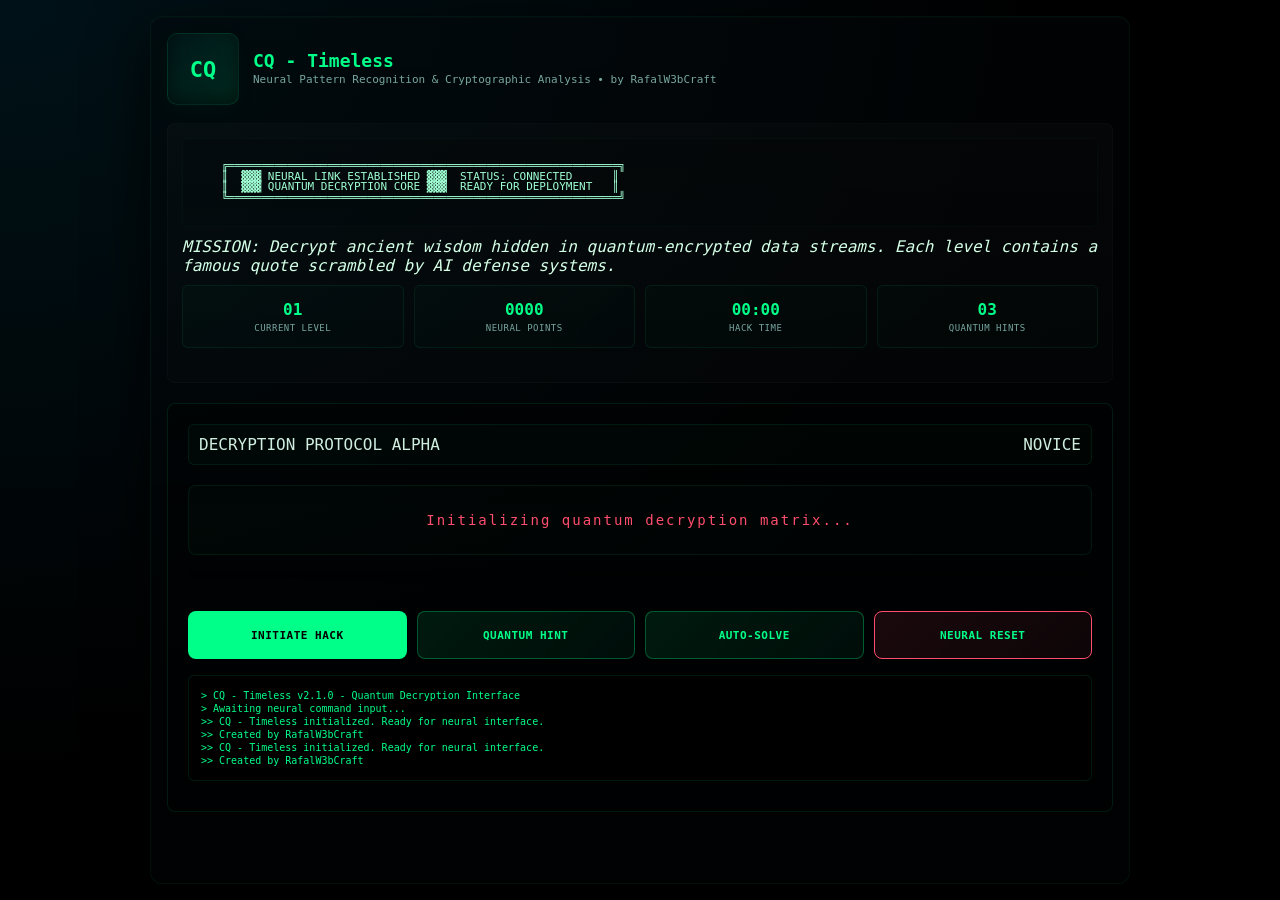
==== commit 626882bb: "Add files via upload" ====
--- a/index.html
+++ b/index.html
@@ -2,7 +2,10 @@
 <html lang="en">
 <head>
 <meta charset="utf-8" />
-<meta name="viewport" content="width=device-width,initial-scale=1" />
+<meta name="viewport" content="width=device-width,initial-scale=1,maximum-scale=1,user-scalable=no,viewport-fit=cover" />
+<meta name="apple-mobile-web-app-capable" content="yes" />
+<meta name="apple-mobile-web-app-status-bar-style" content="black-translucent" />
+<meta name="theme-color" content="#040406" />
 <title>CQ - Timeless</title>
 <style>
 :root{
@@ -12,29 +15,35 @@
 *{box-sizing:border-box}
 html,body{height:100%}
 body{
-  margin:0; padding:28px; font-family: ui-monospace, "Roboto Mono", Menlo, Monaco, monospace;
+  margin:0; padding:16px; font-family: ui-monospace, "Roboto Mono", Menlo, Monaco, monospace;
   background: radial-gradient(ellipse at top left,#001218 0%, #000 60%);
   color:#cfeee0;
   -webkit-font-smoothing:antialiased; -moz-osx-font-smoothing:grayscale;
   overflow-x: hidden;
+  -webkit-text-size-adjust: 100%;
+  -webkit-tap-highlight-color: transparent;
+  touch-action: manipulation;
 }
 .container{
-  max-width:980px; margin:0 auto; border-radius:12px; padding:20px;
+  max-width:980px; margin:0 auto; border-radius:12px; padding:16px;
   background: linear-gradient(180deg, rgba(2,6,8,0.45), rgba(1,3,4,0.55));
   border: 1px solid rgba(0,255,136,0.06);
   box-shadow: 0 20px 60px rgba(0,0,0,0.8), inset 0 1px 0 rgba(255,255,255,0.02);
+  min-height: calc(100vh - 32px);
 }
 .header{
   display:flex; gap:14px; align-items:center; margin-bottom:18px;
+  flex-wrap: wrap;
 }
 .logo{
-  width:86px; height:86px; border-radius:10px; background:linear-gradient(135deg,#00181a,#002b1f);
+  width:72px; height:72px; border-radius:10px; background:linear-gradient(135deg,#00181a,#002b1f);
   display:flex; align-items:center; justify-content:center; font-weight:900; color:var(--neon);
   box-shadow:0 6px 24px rgba(0,255,136,0.03), inset 0 -6px 18px rgba(0,0,0,0.5);
-  border:1px solid rgba(0,255,136,0.06); font-size:26px;
-}
-.title{font-size:20px; color:var(--neon); font-weight:800}
-.subtitle{font-size:12px; color:var(--muted); margin-top:2px}
+  border:1px solid rgba(0,255,136,0.06); font-size:22px;
+  flex-shrink: 0;
+}
+.title{font-size:18px; color:var(--neon); font-weight:800}
+.subtitle{font-size:11px; color:var(--muted); margin-top:2px; line-height:1.3}
 
 .card{
   background: linear-gradient(180deg, rgba(255,255,255,0.02), rgba(255,255,255,0.01));
@@ -49,21 +58,23 @@
 
 .mission{font-style:italic; color:#d3ffe6; margin-bottom:10px}
 .details-grid{
-  display:grid; grid-template-columns: repeat(auto-fit, minmax(200px, 1fr)); gap:12px; margin-bottom:20px;
+  display:grid; grid-template-columns: repeat(auto-fit, minmax(140px, 1fr)); gap:10px; margin-bottom:20px;
 }
 
 .stat-card{
   background: linear-gradient(135deg, rgba(0,255,136,0.02), rgba(0,255,170,0.01));
   border: 1px solid rgba(0,255,136,0.08);
-  border-radius: 6px; padding: 12px; text-align: center;
+  border-radius: 6px; padding: 14px 8px; text-align: center;
+  min-height: 60px; display: flex; flex-direction: column; justify-content: center;
 }
 
 .stat-value{
-  font-size: 18px; font-weight: 800; color: var(--neon); margin-bottom: 4px;
+  font-size: 16px; font-weight: 800; color: var(--neon); margin-bottom: 4px;
 }
 
 .stat-label{
-  font-size: 10px; color: var(--muted); text-transform: uppercase; letter-spacing: 0.5px;
+  font-size: 9px; color: var(--muted); text-transform: uppercase; letter-spacing: 0.5px;
+  line-height: 1.2;
 }
 
 .game-area{
@@ -73,11 +84,12 @@
 }
 
 .quote-display{
-  font-size: 16px; line-height: 1.6; text-align: center;
-  padding: 20px; margin: 20px 0;
+  font-size: 14px; line-height: 1.5; text-align: center;
+  padding: 16px; margin: 16px 0;
   background: linear-gradient(135deg, rgba(0,255,136,0.02), rgba(0,255,170,0.01));
   border-radius: 8px; border: 1px solid rgba(0,255,136,0.08);
-  min-height: 80px; display: flex; align-items: center; justify-content: center;
+  min-height: 70px; display: flex; align-items: center; justify-content: center;
+  word-break: break-word; hyphens: auto;
 }
 
 .encrypted-text{
@@ -89,23 +101,30 @@
 }
 
 .word-grid{
-  display: grid; grid-template-columns: repeat(auto-fit, minmax(100px, 1fr));
-  gap: 8px; margin: 20px 0;
+  display: grid; grid-template-columns: repeat(auto-fit, minmax(90px, 1fr));
+  gap: 10px; margin: 16px 0;
 }
 
 .word-button{
   background: linear-gradient(135deg, rgba(0,255,136,0.1), rgba(0,255,170,0.05));
   border: 1px solid rgba(0,255,136,0.2);
-  border-radius: 6px; padding: 10px; color: var(--neon);
+  border-radius: 8px; padding: 14px 8px; color: var(--neon);
   cursor: pointer; transition: all 0.3s ease;
   font-family: inherit; font-size: 12px;
-}
-
-.word-button:hover{
+  min-height: 44px; display: flex; align-items: center; justify-content: center;
+  text-align: center; word-break: break-word; touch-action: manipulation;
+  -webkit-tap-highlight-color: transparent;
+}
+
+.word-button:hover, .word-button:active{
   background: linear-gradient(135deg, rgba(0,255,136,0.2), rgba(0,255,170,0.1));
   box-shadow: 0 0 10px rgba(0,255,136,0.3);
 }
 
+.word-button:active{
+  transform: scale(0.98);
+}
+
 .word-button.selected{
   background: var(--neon); color: #000; font-weight: bold;
 }
@@ -119,22 +138,28 @@
 }
 
 .control-panel{
-  display: grid; grid-template-columns: repeat(auto-fit, minmax(120px, 1fr));
-  gap: 12px; margin: 20px 0;
+  display: grid; grid-template-columns: repeat(auto-fit, minmax(110px, 1fr));
+  gap: 10px; margin: 16px 0;
 }
 
 .btn{
   background: linear-gradient(135deg, rgba(0,255,136,0.1), rgba(0,255,170,0.05));
   border: 1px solid rgba(0,255,136,0.3);
-  border-radius: 6px; padding: 12px; color: var(--neon);
+  border-radius: 8px; padding: 16px 12px; color: var(--neon);
   cursor: pointer; transition: all 0.3s ease;
-  font-family: inherit; font-size: 12px; text-transform: uppercase;
+  font-family: inherit; font-size: 11px; text-transform: uppercase;
   letter-spacing: 0.5px; font-weight: 600;
-}
-
-.btn:hover{
+  min-height: 48px; display: flex; align-items: center; justify-content: center;
+  touch-action: manipulation; -webkit-tap-highlight-color: transparent;
+}
+
+.btn:hover, .btn:active{
   background: linear-gradient(135deg, rgba(0,255,136,0.2), rgba(0,255,170,0.1));
   box-shadow: 0 0 15px rgba(0,255,136,0.4);
+}
+
+.btn:active{
+  transform: scale(0.98);
 }
 
 .btn.primary{
@@ -158,9 +183,10 @@
 
 .terminal{
   background: rgba(0,0,0,0.4); border-radius: 6px; padding: 12px;
-  font-family: monospace; font-size: 11px; color: var(--neon);
-  max-height: 150px; overflow-y: auto; margin: 10px 0;
+  font-family: monospace; font-size: 10px; color: var(--neon);
+  max-height: 120px; overflow-y: auto; margin: 10px 0;
   border: 1px solid rgba(0,255,136,0.1);
+  -webkit-overflow-scrolling: touch;
 }
 
 .terminal-line{
@@ -206,12 +232,57 @@
 }
 
 @media (max-width: 768px){
-  body{padding: 16px;}
-  .container{padding: 16px;}
-  .header{flex-direction: column; text-align: center;}
-  .details-grid{grid-template-columns: 1fr;}
-  .control-panel{grid-template-columns: 1fr;}
-  .word-grid{grid-template-columns: repeat(auto-fit, minmax(80px, 1fr));}
+  body{padding: 12px;}
+  .container{padding: 12px; border-radius: 8px;}
+  .header{flex-direction: column; text-align: center; gap: 10px;}
+  .logo{width: 60px; height: 60px; font-size: 18px;}
+  .title{font-size: 16px;}
+  .subtitle{font-size: 10px;}
+  .details-grid{grid-template-columns: repeat(2, 1fr); gap: 8px;}
+  .control-panel{grid-template-columns: repeat(2, 1fr); gap: 8px;}
+  .word-grid{grid-template-columns: repeat(auto-fit, minmax(70px, 1fr)); gap: 8px;}
+  .quote-display{font-size: 13px; padding: 12px; margin: 12px 0;}
+  .game-area{padding: 16px; margin: 16px 0;}
+  .btn{font-size: 10px; padding: 14px 8px;}
+  .word-button{font-size: 11px; padding: 12px 6px;}
+  .terminal{font-size: 9px; max-height: 100px;}
+}
+
+@media (max-width: 480px){
+  body{padding: 8px;}
+  .container{padding: 8px;}
+  .header{gap: 8px;}
+  .logo{width: 50px; height: 50px; font-size: 16px;}
+  .title{font-size: 14px;}
+  .subtitle{font-size: 9px;}
+  .details-grid{grid-template-columns: repeat(2, 1fr); gap: 6px;}
+  .control-panel{grid-template-columns: 1fr; gap: 8px;}
+  .word-grid{grid-template-columns: repeat(auto-fit, minmax(60px, 1fr)); gap: 6px;}
+  .quote-display{font-size: 12px; padding: 10px; margin: 10px 0; min-height: 60px;}
+  .game-area{padding: 12px; margin: 12px 0;}
+  .btn{font-size: 9px; padding: 12px 6px; min-height: 44px;}
+  .word-button{font-size: 10px; padding: 10px 4px; min-height: 40px;}
+  .terminal{font-size: 8px; max-height: 80px; padding: 8px;}
+  .ascii{font-size: 8px; padding: 8px;}
+  .stat-card{padding: 10px 6px; min-height: 50px;}
+  .stat-value{font-size: 14px;}
+  .stat-label{font-size: 8px;}
+}
+
+@media (max-width: 320px){
+  .word-grid{grid-template-columns: repeat(auto-fit, minmax(50px, 1fr));}
+  .word-button{padding: 8px 4px; font-size: 9px; min-height: 36px;}
+  .btn{padding: 10px 4px; font-size: 8px; min-height: 40px;}
+  .quote-display{font-size: 11px;}
+}
+
+@media (orientation: landscape) and (max-height: 600px){
+  .container{padding: 8px;}
+  .header{margin-bottom: 12px;}
+  .game-area{padding: 12px; margin: 12px 0;}
+  .quote-display{min-height: 50px; margin: 10px 0;}
+  .terminal{max-height: 60px;}
+  .ascii{display: none;}
 }
 </style>
 </head>
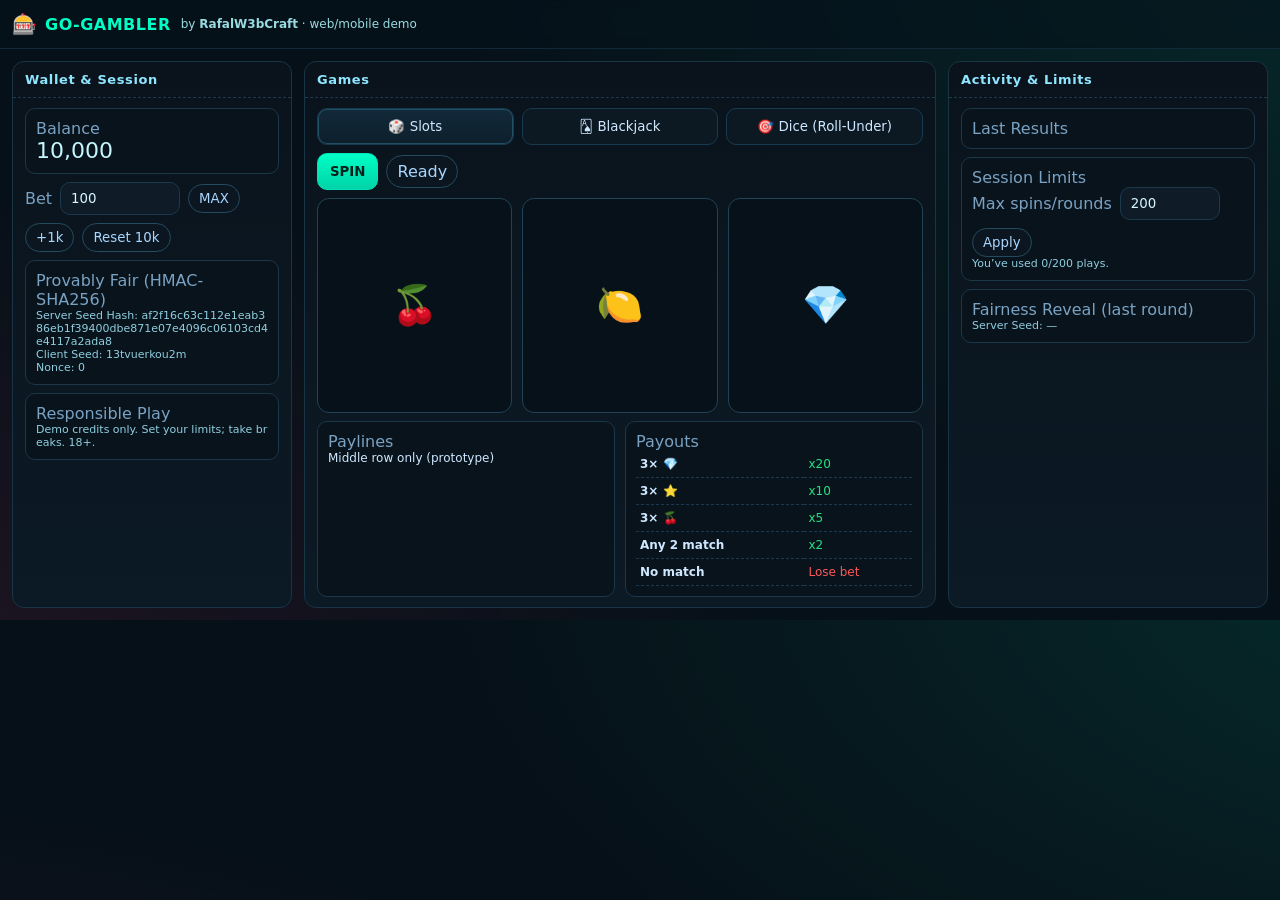
==== commit b3d2cc5c: "Update index.html" ====
--- a/index.html
+++ b/index.html
@@ -1,779 +1,485 @@
 <!doctype html>
 <html lang="en">
 <head>
-<meta charset="utf-8" />
-<meta name="viewport" content="width=device-width,initial-scale=1,maximum-scale=1,user-scalable=no,viewport-fit=cover" />
-<meta name="apple-mobile-web-app-capable" content="yes" />
-<meta name="apple-mobile-web-app-status-bar-style" content="black-translucent" />
-<meta name="theme-color" content="#040406" />
-<title>CQ - Timeless</title>
+<meta charset="utf-8"/>
+<meta name="viewport" content="width=device-width,initial-scale=1,maximum-scale=1"/>
+<title>GO-GAMBLER — RafalW3bCraft</title>
 <style>
-:root{
-  --bg:#040406; --panel:#071018; --neon:#00ff88; --muted:#77a6a0; --glass: rgba(255,255,255,0.03);
-  --accent:#00ffaa; --danger:#ff4d6d; --warning:#ffaa00;
-}
-*{box-sizing:border-box}
-html,body{height:100%}
-body{
-  margin:0; padding:16px; font-family: ui-monospace, "Roboto Mono", Menlo, Monaco, monospace;
-  background: radial-gradient(ellipse at top left,#001218 0%, #000 60%);
-  color:#cfeee0;
-  -webkit-font-smoothing:antialiased; -moz-osx-font-smoothing:grayscale;
-  overflow-x: hidden;
-  -webkit-text-size-adjust: 100%;
-  -webkit-tap-highlight-color: transparent;
-  touch-action: manipulation;
-}
-.container{
-  max-width:980px; margin:0 auto; border-radius:12px; padding:16px;
-  background: linear-gradient(180deg, rgba(2,6,8,0.45), rgba(1,3,4,0.55));
-  border: 1px solid rgba(0,255,136,0.06);
-  box-shadow: 0 20px 60px rgba(0,0,0,0.8), inset 0 1px 0 rgba(255,255,255,0.02);
-  min-height: calc(100vh - 32px);
-}
-.header{
-  display:flex; gap:14px; align-items:center; margin-bottom:18px;
-  flex-wrap: wrap;
-}
-.logo{
-  width:72px; height:72px; border-radius:10px; background:linear-gradient(135deg,#00181a,#002b1f);
-  display:flex; align-items:center; justify-content:center; font-weight:900; color:var(--neon);
-  box-shadow:0 6px 24px rgba(0,255,136,0.03), inset 0 -6px 18px rgba(0,0,0,0.5);
-  border:1px solid rgba(0,255,136,0.06); font-size:22px;
-  flex-shrink: 0;
-}
-.title{font-size:18px; color:var(--neon); font-weight:800}
-.subtitle{font-size:11px; color:var(--muted); margin-top:2px; line-height:1.3}
-
-.card{
-  background: linear-gradient(180deg, rgba(255,255,255,0.02), rgba(255,255,255,0.01));
-  border-radius:8px; padding:14px; margin-bottom:14px; border:1px solid rgba(255,255,255,0.02);
-}
-
-.ascii{
-  font-family: monospace; white-space: pre; color: #9fffd3; font-size:11px; line-height:0.95;
-  background: linear-gradient(180deg, rgba(0,0,0,0.16), rgba(0,0,0,0.06)); padding:12px; border-radius:6px;
-  border:1px solid rgba(0,255,136,0.03); margin-bottom:10px;
-}
-
-.mission{font-style:italic; color:#d3ffe6; margin-bottom:10px}
-.details-grid{
-  display:grid; grid-template-columns: repeat(auto-fit, minmax(140px, 1fr)); gap:10px; margin-bottom:20px;
-}
-
-.stat-card{
-  background: linear-gradient(135deg, rgba(0,255,136,0.02), rgba(0,255,170,0.01));
-  border: 1px solid rgba(0,255,136,0.08);
-  border-radius: 6px; padding: 14px 8px; text-align: center;
-  min-height: 60px; display: flex; flex-direction: column; justify-content: center;
-}
-
-.stat-value{
-  font-size: 16px; font-weight: 800; color: var(--neon); margin-bottom: 4px;
-}
-
-.stat-label{
-  font-size: 9px; color: var(--muted); text-transform: uppercase; letter-spacing: 0.5px;
-  line-height: 1.2;
-}
-
-.game-area{
-  background: linear-gradient(180deg, rgba(0,0,0,0.3), rgba(0,0,0,0.1));
-  border-radius: 8px; padding: 20px; margin: 20px 0;
-  border: 1px solid rgba(0,255,136,0.1);
-}
-
-.quote-display{
-  font-size: 14px; line-height: 1.5; text-align: center;
-  padding: 16px; margin: 16px 0;
-  background: linear-gradient(135deg, rgba(0,255,136,0.02), rgba(0,255,170,0.01));
-  border-radius: 8px; border: 1px solid rgba(0,255,136,0.08);
-  min-height: 70px; display: flex; align-items: center; justify-content: center;
-  word-break: break-word; hyphens: auto;
-}
-
-.encrypted-text{
-  color: var(--danger); font-family: monospace; letter-spacing: 2px;
-}
-
-.decrypted-text{
-  color: var(--neon); animation: glow 2s ease-in-out;
-}
-
-.word-grid{
-  display: grid; grid-template-columns: repeat(auto-fit, minmax(90px, 1fr));
-  gap: 10px; margin: 16px 0;
-}
-
-.word-button{
-  background: linear-gradient(135deg, rgba(0,255,136,0.1), rgba(0,255,170,0.05));
-  border: 1px solid rgba(0,255,136,0.2);
-  border-radius: 8px; padding: 14px 8px; color: var(--neon);
-  cursor: pointer; transition: all 0.3s ease;
-  font-family: inherit; font-size: 12px;
-  min-height: 44px; display: flex; align-items: center; justify-content: center;
-  text-align: center; word-break: break-word; touch-action: manipulation;
-  -webkit-tap-highlight-color: transparent;
-}
-
-.word-button:hover, .word-button:active{
-  background: linear-gradient(135deg, rgba(0,255,136,0.2), rgba(0,255,170,0.1));
-  box-shadow: 0 0 10px rgba(0,255,136,0.3);
-}
-
-.word-button:active{
-  transform: scale(0.98);
-}
-
-.word-button.selected{
-  background: var(--neon); color: #000; font-weight: bold;
-}
-
-.word-button.correct{
-  background: var(--neon); color: #000; animation: pulse 0.5s ease;
-}
-
-.word-button.incorrect{
-  background: var(--danger); color: #fff; animation: shake 0.5s ease;
-}
-
-.control-panel{
-  display: grid; grid-template-columns: repeat(auto-fit, minmax(110px, 1fr));
-  gap: 10px; margin: 16px 0;
-}
-
-.btn{
-  background: linear-gradient(135deg, rgba(0,255,136,0.1), rgba(0,255,170,0.05));
-  border: 1px solid rgba(0,255,136,0.3);
-  border-radius: 8px; padding: 16px 12px; color: var(--neon);
-  cursor: pointer; transition: all 0.3s ease;
-  font-family: inherit; font-size: 11px; text-transform: uppercase;
-  letter-spacing: 0.5px; font-weight: 600;
-  min-height: 48px; display: flex; align-items: center; justify-content: center;
-  touch-action: manipulation; -webkit-tap-highlight-color: transparent;
-}
-
-.btn:hover, .btn:active{
-  background: linear-gradient(135deg, rgba(0,255,136,0.2), rgba(0,255,170,0.1));
-  box-shadow: 0 0 15px rgba(0,255,136,0.4);
-}
-
-.btn:active{
-  transform: scale(0.98);
-}
-
-.btn.primary{
-  background: var(--neon); color: #000;
-}
-
-.btn.danger{
-  border-color: var(--danger);
-  background: linear-gradient(135deg, rgba(255,77,109,0.1), rgba(255,77,109,0.05));
-}
-
-.progress-bar{
-  width: 100%; height: 8px; background: rgba(0,0,0,0.3);
-  border-radius: 4px; margin: 10px 0; overflow: hidden;
-}
-
-.progress-fill{
-  height: 100%; background: linear-gradient(90deg, var(--neon), var(--accent));
-  transition: width 0.5s ease; border-radius: 4px;
-}
-
-.terminal{
-  background: rgba(0,0,0,0.4); border-radius: 6px; padding: 12px;
-  font-family: monospace; font-size: 10px; color: var(--neon);
-  max-height: 120px; overflow-y: auto; margin: 10px 0;
-  border: 1px solid rgba(0,255,136,0.1);
-  -webkit-overflow-scrolling: touch;
-}
-
-.terminal-line{
-  margin: 2px 0; animation: typewriter 0.5s ease;
-}
-
-.hint-panel{
-  background: linear-gradient(135deg, rgba(255,170,0,0.05), rgba(255,170,0,0.02));
-  border: 1px solid rgba(255,170,0,0.2);
-  border-radius: 6px; padding: 12px; margin: 10px 0;
-  color: var(--warning);
-}
-
-.level-indicator{
-  display: flex; justify-content: space-between; align-items: center;
-  margin-bottom: 20px; padding: 10px; background: rgba(0,255,136,0.02);
-  border-radius: 6px; border: 1px solid rgba(0,255,136,0.08);
-}
-
-.hidden{display: none;}
-
-@keyframes glow{
-  0%{text-shadow: 0 0 5px var(--neon);}
-  50%{text-shadow: 0 0 20px var(--neon), 0 0 30px var(--neon);}
-  100%{text-shadow: 0 0 5px var(--neon);}
-}
-
-@keyframes pulse{
-  0%{transform: scale(1);}
-  50%{transform: scale(1.05);}
-  100%{transform: scale(1);}
-}
-
-@keyframes shake{
-  0%, 100%{transform: translateX(0);}
-  25%{transform: translateX(-5px);}
-  75%{transform: translateX(5px);}
-}
-
-@keyframes typewriter{
-  from{opacity: 0; transform: translateY(10px);}
-  to{opacity: 1; transform: translateY(0);}
-}
-
-@media (max-width: 768px){
-  body{padding: 12px;}
-  .container{padding: 12px; border-radius: 8px;}
-  .header{flex-direction: column; text-align: center; gap: 10px;}
-  .logo{width: 60px; height: 60px; font-size: 18px;}
-  .title{font-size: 16px;}
-  .subtitle{font-size: 10px;}
-  .details-grid{grid-template-columns: repeat(2, 1fr); gap: 8px;}
-  .control-panel{grid-template-columns: repeat(2, 1fr); gap: 8px;}
-  .word-grid{grid-template-columns: repeat(auto-fit, minmax(70px, 1fr)); gap: 8px;}
-  .quote-display{font-size: 13px; padding: 12px; margin: 12px 0;}
-  .game-area{padding: 16px; margin: 16px 0;}
-  .btn{font-size: 10px; padding: 14px 8px;}
-  .word-button{font-size: 11px; padding: 12px 6px;}
-  .terminal{font-size: 9px; max-height: 100px;}
-}
-
-@media (max-width: 480px){
-  body{padding: 8px;}
-  .container{padding: 8px;}
-  .header{gap: 8px;}
-  .logo{width: 50px; height: 50px; font-size: 16px;}
-  .title{font-size: 14px;}
-  .subtitle{font-size: 9px;}
-  .details-grid{grid-template-columns: repeat(2, 1fr); gap: 6px;}
-  .control-panel{grid-template-columns: 1fr; gap: 8px;}
-  .word-grid{grid-template-columns: repeat(auto-fit, minmax(60px, 1fr)); gap: 6px;}
-  .quote-display{font-size: 12px; padding: 10px; margin: 10px 0; min-height: 60px;}
-  .game-area{padding: 12px; margin: 12px 0;}
-  .btn{font-size: 9px; padding: 12px 6px; min-height: 44px;}
-  .word-button{font-size: 10px; padding: 10px 4px; min-height: 40px;}
-  .terminal{font-size: 8px; max-height: 80px; padding: 8px;}
-  .ascii{font-size: 8px; padding: 8px;}
-  .stat-card{padding: 10px 6px; min-height: 50px;}
-  .stat-value{font-size: 14px;}
-  .stat-label{font-size: 8px;}
-}
-
-@media (max-width: 320px){
-  .word-grid{grid-template-columns: repeat(auto-fit, minmax(50px, 1fr));}
-  .word-button{padding: 8px 4px; font-size: 9px; min-height: 36px;}
-  .btn{padding: 10px 4px; font-size: 8px; min-height: 40px;}
-  .quote-display{font-size: 11px;}
-}
-
-@media (orientation: landscape) and (max-height: 600px){
-  .container{padding: 8px;}
-  .header{margin-bottom: 12px;}
-  .game-area{padding: 12px; margin: 12px 0;}
-  .quote-display{min-height: 50px; margin: 10px 0;}
-  .terminal{max-height: 60px;}
-  .ascii{display: none;}
-}
+  :root{
+    --bg:#0a0f14; --panel:#0e1822; --ink:#cfe8ff; --muted:#7aa2c3;
+    --acc:#00ffc6; --acc2:#ff3d81; --good:#26e07f; --bad:#ff5757; --warn:#ffd166;
+  }
+  *{box-sizing:border-box;font-family:Inter,system-ui,Segoe UI,Roboto,Helvetica,Arial,sans-serif}
+  body{margin:0;background:radial-gradient(1100px 600px at 120% -10%,rgba(0,255,198,.12),transparent),
+                 radial-gradient(900px 500px at -10% 110%,rgba(255,61,129,.10),transparent),#061018;color:var(--ink)}
+  header{display:flex;align-items:center;gap:10px;padding:12px;border-bottom:1px solid #122737;background:#07121b90;backdrop-filter:blur(6px)}
+  h1{font-size:16px;margin:0;color:var(--acc);letter-spacing:.5px}
+  .brand{display:flex;align-items:center;gap:8px}
+  .tag{font-size:12px;color:#9adbe2}
+  .wrap{padding:12px;display:grid;gap:12px;grid-template-columns:1fr}
+  @media(min-width:1000px){.wrap{grid-template-columns:280px 1fr 320px}}
+  .card{background:linear-gradient(180deg,#0a131c,#0c1a25);border:1px solid #183445;border-radius:12px;overflow:hidden}
+  .card h2{margin:0;padding:10px 12px;border-bottom:1px dashed #1a3a4d;color:#8ee6ff;font-size:13px;letter-spacing:.6px}
+  .pad{padding:10px 12px}
+  .row{display:flex;gap:8px;flex-wrap:wrap;align-items:center}
+  .col{display:flex;flex-direction:column;gap:8px}
+  button{cursor:pointer;border:1px solid #23475a;background:#0f1e2a;color:var(--ink);padding:10px 12px;border-radius:10px}
+  button.primary{background:linear-gradient(180deg,#00ffc6,#00d3a7);border-color:#00e4bc;color:#00221c;font-weight:700}
+  button.warn{background:#2b1f0b;border-color:#634e1a;color:#ffecc0}
+  button.ghost{background:transparent}
+  button:disabled{opacity:.5;cursor:not-allowed}
+  input,select{background:#0f1b26;border:1px solid #1b3a4c;border-radius:10px;color:#d8f6ff;padding:8px 10px;min-width:0}
+  .kpi{background:#08131c;border:1px solid #1b3748;border-radius:10px;padding:10px}
+  .pill{padding:6px 10px;border:1px solid #244b5e;border-radius:999px;background:#0c1620;color:#a8d7ff}
+  .score{font-size:22px;color:#c6f7ff}
+  .muted{color:var(--muted)}
+  .grid{display:grid;gap:10px}
+  .grid2{grid-template-columns:1fr 1fr}
+  .grid3{grid-template-columns:repeat(3,1fr)}
+  .tabs{display:flex;gap:8px;flex-wrap:wrap}
+  .tab{flex:1;text-align:center;padding:10px;border-radius:10px;background:#0c1822;border:1px solid #183b4f}
+  .tab.active{background:linear-gradient(180deg,#12293a,#0d1f2b);box-shadow:0 0 0 1px #1f5067 inset}
+  .area{min-height:340px}
+  .slot-machine{display:grid;grid-template-columns:repeat(3,1fr);gap:10px;margin:8px 0}
+  .reel{aspect-ratio:1/1.1;background:#06111a;border:1px solid #224355;border-radius:12px;display:flex;align-items:center;justify-content:center;font-size:38px;position:relative;overflow:hidden}
+  .reel>div{position:absolute;will-change:transform}
+  .pay{font-size:12px}
+  .table{width:100%;border-collapse:collapse}
+  .table th,.table td{border-bottom:1px dashed #1c3850;padding:6px 4px;text-align:left;font-size:12px}
+  .hl{color:#9cf}
+  .dealer,.player{display:flex;gap:6px;flex-wrap:wrap}
+  .cardv{width:42px;height:60px;border-radius:6px;border:1px solid #264a5a;background:#0b1620;display:grid;place-items:center;font-weight:700}
+  .green{color:var(--good)} .red{color:var(--bad)} .amber{color:var(--warn)}
+  .toast{position:fixed;left:50%;bottom:16px;transform:translateX(-50%);background:#07131b;color:#d8fffb;border:1px solid #1b3646;border-radius:10px;padding:10px 14px;box-shadow:0 10px 30px rgba(0,0,0,.4);opacity:0;pointer-events:none;transition:opacity .18s, transform .18s}
+  .toast.show{opacity:1;transform:translateX(-50%) translateY(-6px)}
+  .fair{font-size:11px;word-break:break-all;color:#90cfe0}
 </style>
 </head>
 <body>
-  <div class="container">
-    <div class="header">
-      <div class="logo">CQ</div>
-      <div>
-<div class="title">CQ - Timeless</div>
-<div class="subtitle">Neural Pattern Recognition & Cryptographic Analysis • by RafalW3bCraft</div>
+<header>
+  <div class="brand"><span style="font-size:20px">🎰</span><h1>GO-GAMBLER</h1></div>
+  <div class="tag">by <b>RafalW3bCraft</b> · web/mobile demo</div>
+</header>
+
+<div class="wrap">
+  <!-- LEFT: Wallet + Fairness -->
+  <section class="card">
+    <h2>Wallet & Session</h2>
+    <div class="pad col">
+      <div class="kpi">
+        <div class="muted">Balance</div>
+        <div id="bal" class="score">10000</div>
+      </div>
+      <div class="row">
+        <label class="muted">Bet</label>
+        <input id="bet" type="number" min="1" step="10" value="100" style="width:120px"/>
+        <button id="max" class="pill">MAX</button>
+        <button id="add" class="pill">+1k</button>
+        <button id="reset" class="pill">Reset 10k</button>
+      </div>
+      <div class="kpi">
+        <div class="muted">Provably Fair (HMAC-SHA256)</div>
+        <div class="fair">Server Seed Hash: <span id="srvHash">—</span></div>
+        <div class="fair">Client Seed: <span id="cliSeed">—</span></div>
+        <div class="fair">Nonce: <span id="nonce">—</span></div>
+      </div>
+      <div class="kpi">
+        <div class="muted">Responsible Play</div>
+        <div class="fair">Demo credits only. Set your limits; take breaks. 18+.</div>
       </div>
     </div>
-
-    <div class="card">
-      <div class="ascii">
-    ╔═══════════════════════════════════════════════════════════╗
-    ║  ▓▓▓ NEURAL LINK ESTABLISHED ▓▓▓  STATUS: CONNECTED      ║
-    ║  ▓▓▓ QUANTUM DECRYPTION CORE ▓▓▓  READY FOR DEPLOYMENT   ║
-    ╚═══════════════════════════════════════════════════════════╝
-      </div>
-      
-      <div class="mission">
-        MISSION: Decrypt ancient wisdom hidden in quantum-encrypted data streams. 
-        Each level contains a famous quote scrambled by AI defense systems.
-      </div>
-
-      <div class="details-grid">
-        <div class="stat-card">
-          <div class="stat-value" id="level-display">01</div>
-          <div class="stat-label">Current Level</div>
-        </div>
-        <div class="stat-card">
-          <div class="stat-value" id="score-display">0000</div>
-          <div class="stat-label">Neural Points</div>
-        </div>
-        <div class="stat-card">
-          <div class="stat-value" id="time-display">00:00</div>
-          <div class="stat-label">Hack Time</div>
-        </div>
-        <div class="stat-card">
-          <div class="stat-value" id="hints-display">03</div>
-          <div class="stat-label">Quantum Hints</div>
+  </section>
+
+  <!-- CENTER: Games -->
+  <section class="card">
+    <h2>Games</h2>
+    <div class="pad">
+      <div class="tabs">
+        <button class="tab active" data-tab="slots">🎲 Slots</button>
+        <button class="tab" data-tab="blackjack">🂡 Blackjack</button>
+        <button class="tab" data-tab="dice">🎯 Dice (Roll-Under)</button>
+      </div>
+
+      <!-- SLOTS -->
+      <div class="area" id="slots">
+        <div class="row" style="margin-top:8px">
+          <button id="spin" class="primary">SPIN</button>
+          <span id="slotsStatus" class="pill">Ready</span>
+        </div>
+        <div class="slot-machine">
+          <div class="reel"><div id="r0">🍒</div></div>
+          <div class="reel"><div id="r1">🍋</div></div>
+          <div class="reel"><div id="r2">💎</div></div>
+        </div>
+        <div class="grid grid2">
+          <div class="kpi">
+            <div class="muted">Paylines</div>
+            <div class="pay">Middle row only (prototype)</div>
+          </div>
+          <div class="kpi">
+            <div class="muted">Payouts</div>
+            <table class="table">
+              <tr><th>3× 💎</th><td class="green">x20</td></tr>
+              <tr><th>3× ⭐</th><td class="green">x10</td></tr>
+              <tr><th>3× 🍒</th><td class="green">x5</td></tr>
+              <tr><th>Any 2 match</th><td class="green">x2</td></tr>
+              <tr><th>No match</th><td class="red">Lose bet</td></tr>
+            </table>
+          </div>
+        </div>
+      </div>
+
+      <!-- BLACKJACK -->
+      <div class="area" id="blackjack" style="display:none">
+        <div class="grid grid2">
+          <div class="kpi">
+            <div class="muted">Dealer</div>
+            <div id="dealer" class="dealer"></div>
+            <div id="dealerVal" class="muted">—</div>
+          </div>
+          <div class="kpi">
+            <div class="muted">You</div>
+            <div id="player" class="player"></div>
+            <div id="playerVal" class="muted">—</div>
+          </div>
+        </div>
+        <div class="row" style="margin-top:8px">
+          <button id="bjDeal" class="primary">Deal</button>
+          <button id="bjHit">Hit</button>
+          <button id="bjStand">Stand</button>
+          <button id="bjDouble" class="warn">Double</button>
+          <span id="bjStatus" class="pill">Ready</span>
+        </div>
+        <div class="kpi" style="margin-top:8px">
+          <div class="muted">Rules</div>
+          <div class="fair">Blackjack pays 3:2 · Dealer stands on 17 · No splits (prototype)</div>
+        </div>
+      </div>
+
+      <!-- DICE -->
+      <div class="area" id="dice" style="display:none">
+        <div class="grid grid3">
+          <div class="kpi">
+            <div class="muted">Target (roll &lt; X)</div>
+            <input id="diceTarget" type="number" min="2" max="98" value="50" style="width:100%"/>
+          </div>
+          <div class="kpi">
+            <div class="muted">Payout</div>
+            <div id="dicePayout" class="score">1.96×</div>
+          </div>
+          <div class="kpi">
+            <div class="muted">Result</div>
+            <div id="diceResult" class="score">—</div>
+          </div>
+        </div>
+        <div class="row" style="margin-top:8px">
+          <button id="diceRoll" class="primary">Roll</button>
+          <span id="diceStatus" class="pill">Ready</span>
+        </div>
+        <div class="kpi" style="margin-top:8px">
+          <div class="muted">Mechanics</div>
+          <div class="fair">Server+client seeds → 0–99.99. House edge 1% (prototype). Payout = 0.99×(100/(X-0.01)).</div>
         </div>
       </div>
     </div>
-
-    <div class="game-area">
-      <div class="level-indicator">
-        <span>DECRYPTION PROTOCOL ALPHA</span>
-        <span id="difficulty-level">NOVICE</span>
-      </div>
-
-      <div class="quote-display" id="quote-display">
-        <div class="encrypted-text" id="encrypted-quote">
-          Initializing quantum decryption matrix...
-        </div>
-      </div>
-
-      <div class="progress-bar">
-        <div class="progress-fill" id="progress-fill" style="width: 0%"></div>
-      </div>
-
-      <div class="word-grid" id="word-grid">
-        <!-- Word buttons will be generated here -->
-      </div>
-
-      <div class="control-panel">
-        <button class="btn primary" id="start-btn">INITIATE HACK</button>
-        <button class="btn" id="hint-btn">QUANTUM HINT</button>
-        <button class="btn" id="solve-btn">AUTO-SOLVE</button>
-        <button class="btn danger" id="reset-btn">NEURAL RESET</button>
-      </div>
-
-      <div class="hint-panel hidden" id="hint-panel">
-        <div id="hint-text">Quantum hint will appear here...</div>
-      </div>
-
-      <div class="terminal" id="terminal">
-<div class="terminal-line">> CQ - Timeless v2.1.0 - Quantum Decryption Interface</div>
-        <div class="terminal-line">> Awaiting neural command input...</div>
+  </section>
+
+  <!-- RIGHT: Activity -->
+  <section class="card">
+    <h2>Activity & Limits</h2>
+    <div class="pad col">
+      <div class="kpi">
+        <div class="muted">Last Results</div>
+        <div id="log" style="max-height:240px;overflow:auto;font-size:12px"></div>
+      </div>
+      <div class="kpi">
+        <div class="muted">Session Limits</div>
+        <div class="row">
+          <label class="muted">Max spins/rounds</label>
+          <input id="limitPlays" type="number" min="10" value="200" style="width:100px">
+          <button id="applyLimit" class="pill">Apply</button>
+        </div>
+        <div class="fair">You’ve used <span id="playsUsed">0</span>/<span id="playsMax">200</span> plays.</div>
+      </div>
+      <div class="kpi">
+        <div class="muted">Fairness Reveal (last round)</div>
+        <div class="fair">Server Seed: <span id="revealSrv">—</span></div>
       </div>
     </div>
-  </div>
+  </section>
+</div>
+
+<div id="toast" class="toast">Toast</div>
 
 <script>
-class CyberQuest {
-  constructor() {
-    this.quotes = [
-      {
-        text: "The only way to do great work is to love what you do.",
-        author: "Steve Jobs",
-        difficulty: 1,
-        hint: "A tech visionary spoke these words about passion and excellence."
-      },
-      {
-        text: "In the middle of difficulty lies opportunity.",
-        author: "Albert Einstein",
-        difficulty: 1,
-        hint: "A famous physicist's wisdom about finding chances in challenges."
-      },
-      {
-        text: "The future belongs to those who believe in the beauty of their dreams.",
-        author: "Eleanor Roosevelt",
-        difficulty: 2,
-        hint: "A former First Lady's thoughts on dreams and the future."
-      },
-      {
-        text: "It is during our darkest moments that we must focus to see the light.",
-        author: "Aristotle",
-        difficulty: 2,
-        hint: "Ancient Greek philosophy about hope in difficult times."
-      },
-      {
-        text: "The way to get started is to quit talking and begin doing.",
-        author: "Walt Disney",
-        difficulty: 2,
-        hint: "The creator of a magical kingdom's advice about taking action."
-      },
-      {
-        text: "Life is what happens to you while you're busy making other plans.",
-        author: "John Lennon",
-        difficulty: 3,
-        hint: "A Beatle's observation about life's unpredictability."
-      },
-      {
-        text: "The greatest glory in living lies not in never falling, but in rising every time we fall.",
-        author: "Nelson Mandela",
-        difficulty: 3,
-        hint: "A freedom fighter's wisdom about resilience and perseverance."
-      },
-      {
-        text: "The only impossible journey is the one you never begin.",
-        author: "Tony Robbins",
-        difficulty: 3,
-        hint: "A motivational speaker's insight about starting your journey."
-      }
-    ];
-    
-    this.currentLevel = 0;
-    this.score = 0;
-    this.hints = 3;
-    this.gameStarted = false;
-    this.startTime = null;
-    this.currentWords = [];
-    this.selectedWords = [];
-    this.isCompleted = false;
-    
-    this.initializeElements();
-    this.bindEvents();
-    this.updateDisplay();
-this.logToTerminal(">> CQ - Timeless initialized. Ready for neural interface.");
-    this.logToTerminal(">> Created by RafalW3bCraft");
-  }
-
-  initializeElements() {
-    this.elements = {
-      levelDisplay: document.getElementById('level-display'),
-      scoreDisplay: document.getElementById('score-display'),
-      timeDisplay: document.getElementById('time-display'),
-      hintsDisplay: document.getElementById('hints-display'),
-      difficultyLevel: document.getElementById('difficulty-level'),
-      quoteDisplay: document.getElementById('quote-display'),
-      encryptedQuote: document.getElementById('encrypted-quote'),
-      progressFill: document.getElementById('progress-fill'),
-      wordGrid: document.getElementById('word-grid'),
-      startBtn: document.getElementById('start-btn'),
-      hintBtn: document.getElementById('hint-btn'),
-      solveBtn: document.getElementById('solve-btn'),
-      resetBtn: document.getElementById('reset-btn'),
-      hintPanel: document.getElementById('hint-panel'),
-      hintText: document.getElementById('hint-text'),
-      terminal: document.getElementById('terminal')
-    };
-  }
-
-  bindEvents() {
-    this.elements.startBtn.addEventListener('click', () => this.startGame());
-    this.elements.hintBtn.addEventListener('click', () => this.showHint());
-    this.elements.solveBtn.addEventListener('click', () => this.autoSolve());
-    this.elements.resetBtn.addEventListener('click', () => this.resetGame());
-  }
-
-  startGame() {
-    if (!this.gameStarted) {
-      this.gameStarted = true;
-      this.startTime = Date.now();
-      this.elements.startBtn.textContent = 'NEXT LEVEL';
-      this.logToTerminal(">> Neural decryption protocol initiated...");
-      this.loadLevel();
-    } else {
-      this.nextLevel();
+/* ========= Utils / Fairness ========= */
+const $ = id=>document.getElementById(id);
+const toast=(m)=>{const t=$('toast');t.textContent=m;t.classList.add('show');setTimeout(()=>t.classList.remove('show'),1400);};
+const fmt=n=>Number(n).toLocaleString();
+const sha256=async s=>{
+  const buf=new TextEncoder().encode(s);
+  const h=await crypto.subtle.digest('SHA-256',buf);
+  return [...new Uint8Array(h)].map(b=>b.toString(16).padStart(2,'0')).join('');
+};
+const hmac=async (key,msg)=>{
+  const enc=new TextEncoder();
+  const cryptoKey=await crypto.subtle.importKey('raw',enc.encode(key),{name:'HMAC',hash:'SHA-256'},false,['sign']);
+  const sig=await crypto.subtle.sign('HMAC',cryptoKey,enc.encode(msg));
+  return [...new Uint8Array(sig)].map(b=>b.toString(16).padStart(2,'0')).join('');
+};
+function rngFromHex(hex){ // hex -> [0,1)
+  const slice=hex.slice(0,13);
+  return parseInt(slice,16)/Math.pow(16,13);
+}
+const sound=(f=880,d=0.06,type='sine')=>{
+  const AC=new (window.AudioContext||window.webkitAudioContext)();
+  const o=AC.createOscillator(), g=AC.createGain();
+  o.type=type;o.frequency.value=f;o.connect(g);g.connect(AC.destination);
+  g.gain.value=.001; g.gain.exponentialRampToValueAtTime(.18,AC.currentTime+.01);
+  g.gain.exponentialRampToValueAtTime(.0001,AC.currentTime+d); o.start(); o.stop(AC.currentTime+d+.02);
+};
+
+/* ========= State ========= */
+const state={
+  bal: 10000,
+  bet: 100,
+  plays: 0, playsMax: 200,
+  serverSeed: '', serverHash: '', clientSeed: '', nonce: 0,
+  lastServerReveal: '—'
+};
+async function newSeeds(){
+  state.clientSeed = Math.random().toString(36).slice(2);
+  state.serverSeed = Math.random().toString(36).slice(2) + Math.random().toString(36).slice(2);
+  state.serverHash = await sha256(state.serverSeed);
+  state.nonce = 0;
+  $('srvHash').textContent = state.serverHash;
+  $('cliSeed').textContent = state.clientSeed;
+  $('nonce').textContent = String(state.nonce);
+}
+function spend(b){
+  if(b>state.bal){toast('Insufficient balance');return false;}
+  state.bal -= b; $('bal').textContent = fmt(state.bal); return true;
+}
+function pay(x){
+  state.bal += x; $('bal').textContent = fmt(state.bal);
+}
+function logLine(text){
+  const n=document.createElement('div'); n.textContent=text; $('log').prepend(n);
+}
+function incPlay(){
+  state.plays++; $('playsUsed').textContent=state.plays;
+  if(state.plays>=state.playsMax){ toast('Play limit reached'); return false; }
+  return true;
+}
+
+/* ========= Tabs ========= */
+document.querySelectorAll('.tab').forEach(t=>{
+  t.addEventListener('click',()=>{
+    document.querySelectorAll('.tab').forEach(x=>x.classList.remove('active'));
+    t.classList.add('active');
+    const id=t.dataset.tab;
+    ['slots','blackjack','dice'].forEach(s=>$(s).style.display = (s===id)?'block':'none');
+  });
+});
+
+/* ========= Wallet Controls ========= */
+$('add').onclick=()=>{state.bal+=1000;$('bal').textContent=fmt(state.bal);};
+$('reset').onclick=()=>{state.bal=10000;state.plays=0;$('bal').textContent=fmt(state.bal);$('playsUsed').textContent=0;toast('Balance & counters reset');};
+$('max').onclick=()=>{$('bet').value=state.bal;};
+$('bet').oninput=e=>{state.bet=Math.max(1,Math.floor(+e.target.value||0));};
+
+/* ========= Fairness UI ========= */
+$('applyLimit').onclick=()=>{const v=Math.max(10, +$('limitPlays').value||200); state.playsMax=v; $('playsMax').textContent=v; toast('Limit updated');};
+
+/* ========= SLOTS ========= */
+const symbols = [ // symbol, weight, emoji
+  {k:'GEM', w:3, e:'💎', mul:20},
+  {k:'STAR',w:6, e:'⭐', mul:10},
+  {k:'CHERRY',w:10,e:'🍒', mul:5},
+  {k:'BAR', w:14, e:'🟥', mul:2}, // helps create 2-of-a-kind
+  {k:'LEMON',w:14,e:'🍋', mul:0}
+];
+function pickSymbol(u){
+  const total=symbols.reduce((a,s)=>a+s.w,0);
+  let x=u*total;
+  for(const s of symbols){ if((x-=s.w)<=0) return s; }
+  return symbols[symbols.length-1];
+}
+function slotsPayout(arr){
+  const [a,b,c]=arr.map(x=>x.k);
+  if(a===b && b===c){
+    const mul=symbols.find(s=>s.k===a).mul||0;
+    return mul>0?mul:0;
+  }
+  if(a===b || b===c || a===c) return 2;
+  return 0;
+}
+function setReel(i, emoji){ $('r'+i).textContent=emoji; $('r'+i).style.transform='translateY(0)'; }
+
+$('spin').onclick=async ()=>{
+  if(!incPlay()) return;
+  const bet = Math.max(1, +$('bet').value||0);
+  if(!spend(bet)) return;
+  sound(920,.06,'triangle');
+  $('slotsStatus').textContent='Spinning…';
+  state.nonce++;
+  $('nonce').textContent=String(state.nonce);
+  const rolls=[];
+  for(let i=0;i<3;i++){
+    const hex = await hmac(state.serverSeed, `${state.clientSeed}:${state.nonce}:SLOTS:${i}`);
+    const u = rngFromHex(hex);
+    const sym = pickSymbol(u);
+    rolls.push(sym);
+  }
+  // simple spin animation
+  for(let t=0;t<12;t++){
+    for(let i=0;i<3;i++){
+      $('r'+i).style.transform=`translateY(${(t%2?10:-10)}px)`;
     }
-  }
-
-  loadLevel() {
-    if (this.currentLevel >= this.quotes.length) {
-      this.completeGame();
-      return;
-    }
-
-    const quote = this.quotes[this.currentLevel];
-    this.currentWords = quote.text.split(' ');
-    this.selectedWords = [];
-    this.isCompleted = false;
-
-    // Set difficulty display
-    const difficulties = ['NOVICE', 'ADEPT', 'EXPERT'];
-    this.elements.difficultyLevel.textContent = difficulties[quote.difficulty - 1] || 'MASTER';
-
-    // Show encrypted version
-    this.showEncryptedQuote(quote.text);
-    
-    // Generate scrambled word buttons
-    this.generateWordGrid();
-    
-    // Reset progress
-    this.updateProgress(0);
-    
-    this.logToTerminal(`>> Level ${this.currentLevel + 1} loaded. Difficulty: ${quote.difficulty}`);
-    this.logToTerminal(`>> Target: ${quote.text.length} characters, ${this.currentWords.length} words`);
-    
-    this.updateDisplay();
-  }
-
-  showEncryptedQuote(text) {
-    // Create a cyberpunk-style encrypted version
-    const encrypted = text.split('').map(char => {
-      if (char === ' ') return ' ';
-      if (/[a-zA-Z]/.test(char)) {
-        return String.fromCharCode(33 + Math.floor(Math.random() * 94));
-      }
-      return char;
-    }).join('');
-    
-    this.elements.encryptedQuote.textContent = encrypted;
-    this.elements.encryptedQuote.className = 'encrypted-text';
-  }
-
-  generateWordGrid() {
-    // Scramble words
-    const scrambledWords = [...this.currentWords].sort(() => Math.random() - 0.5);
-    
-    this.elements.wordGrid.innerHTML = '';
-    
-    scrambledWords.forEach((word, index) => {
-      const button = document.createElement('button');
-      button.className = 'word-button';
-      button.textContent = word;
-      button.setAttribute('data-word', word);
-      button.addEventListener('click', () => this.selectWord(button, word));
-      this.elements.wordGrid.appendChild(button);
-    });
-  }
-
-  selectWord(button, word) {
-    if (button.classList.contains('correct') || button.classList.contains('incorrect')) {
-      return;
-    }
-
-    const expectedWord = this.currentWords[this.selectedWords.length];
-    
-    if (word === expectedWord) {
-      button.classList.add('correct', 'selected');
-      this.selectedWords.push(word);
-      
-      // Update quote display progressively
-      this.updateQuoteDisplay();
-      
-      // Update progress
-      const progress = (this.selectedWords.length / this.currentWords.length) * 100;
-      this.updateProgress(progress);
-      
-      this.logToTerminal(`>> Word verified: "${word}"`);
-      
-      // Check if level is complete
-      if (this.selectedWords.length === this.currentWords.length) {
-        this.completeLevel();
-      }
-    } else {
-      button.classList.add('incorrect');
-      setTimeout(() => {
-        button.classList.remove('incorrect');
-      }, 500);
-      
-      this.logToTerminal(`>> Access denied: "${word}" - incorrect sequence`);
-    }
-  }
-
-  updateQuoteDisplay() {
-    const quote = this.quotes[this.currentLevel];
-    const partialText = this.selectedWords.join(' ');
-    const remainingWords = this.currentWords.slice(this.selectedWords.length);
-    
-    let displayText = partialText;
-    if (remainingWords.length > 0) {
-      const encryptedRemaining = remainingWords.map(word => 
-        word.split('').map(char => /[a-zA-Z]/.test(char) ? '▓' : char).join('')
-      ).join(' ');
-      displayText += (displayText ? ' ' : '') + encryptedRemaining;
-    }
-    
-    this.elements.encryptedQuote.innerHTML = 
-      `<span class="decrypted-text">${partialText}</span>` +
-      (remainingWords.length > 0 ? ` <span class="encrypted-text">${remainingWords.map(word => '▓'.repeat(word.length)).join(' ')}</span>` : '');
-  }
-
-  nextLevel() {
-    if (this.currentLevel < this.quotes.length - 1) {
-      this.currentLevel++;
-      this.loadLevel();
-    } else {
-      this.completeGame();
-    }
-  }
-
-  completeLevel() {
-    this.isCompleted = true;
-    const quote = this.quotes[this.currentLevel];
-    
-    // Show full decrypted quote
-    this.elements.encryptedQuote.innerHTML = `<span class="decrypted-text">${quote.text}</span>`;
-    this.elements.encryptedQuote.innerHTML += `<br><br><span style="color: var(--muted); font-size: 12px;">— ${quote.author}</span>`;
-    
-    // Calculate score bonus
-    const timeBonus = Math.max(0, 5000 - (Date.now() - this.startTime));
-    const difficultyBonus = quote.difficulty * 1000;
-    const levelScore = 1000 + timeBonus + difficultyBonus;
-    
-    this.score += levelScore;
-    
-    this.logToTerminal(`>> LEVEL COMPLETE! Neural patterns decoded successfully.`);
-    this.logToTerminal(`>> Score bonus: ${levelScore} points`);
-    this.logToTerminal(`>> Quote author: ${quote.author}`);
-    
-    // Disable word buttons
-    document.querySelectorAll('.word-button').forEach(btn => {
-      btn.style.pointerEvents = 'none';
-      btn.style.opacity = '0.6';
-    });
-    
-    this.updateDisplay();
-    
-    // Prepare for next level
-    setTimeout(() => {
-      this.currentLevel++;
-      if (this.currentLevel < this.quotes.length) {
-        this.elements.startBtn.textContent = 'NEXT PROTOCOL';
-        this.elements.startBtn.style.display = 'block';
-      } else {
-        this.completeGame();
-      }
-    }, 2000);
-  }
-
-  completeGame() {
-    this.logToTerminal(`>> ALL PROTOCOLS COMPLETED! Master hacker status achieved.`);
-    this.logToTerminal(`>> Final Score: ${this.score} neural points`);
-    this.logToTerminal(`>> Quantum wisdom database fully decrypted.`);
-    
-    this.elements.quoteDisplay.innerHTML = `
-      <div class="decrypted-text" style="text-align: center;">
-        <h3>🏆 QUANTUM MASTERY ACHIEVED 🏆</h3>
-        <p>All timeless sayings have been successfully decrypted!</p>
-        <p>Final Score: ${this.score.toLocaleString()} Neural Points</p>
-        <p style="color: var(--muted); font-size: 12px;">The wisdom of ages is now yours to command.</p>
-      </div>
-    `;
-    
-    this.elements.startBtn.textContent = 'RESTART MISSION';
-    this.elements.startBtn.onclick = () => location.reload();
-  }
-
-  showHint() {
-    if (this.hints <= 0 || !this.gameStarted || this.isCompleted) {
-      this.logToTerminal(">> No quantum hints available or level not active.");
-      return;
-    }
-
-    this.hints--;
-    const quote = this.quotes[this.currentLevel];
-    
-    this.elements.hintText.textContent = quote.hint;
-    this.elements.hintPanel.classList.remove('hidden');
-    
-    // Also reveal next correct word
-    const nextWordIndex = this.selectedWords.length;
-    if (nextWordIndex < this.currentWords.length) {
-      const nextWord = this.currentWords[nextWordIndex];
-      this.logToTerminal(`>> Quantum hint: Next word is "${nextWord}"`);
-    }
-    
-    setTimeout(() => {
-      this.elements.hintPanel.classList.add('hidden');
-    }, 5000);
-    
-    this.updateDisplay();
-    this.logToTerminal(`>> Quantum hint accessed. ${this.hints} hints remaining.`);
-  }
-
-  autoSolve() {
-    if (!this.gameStarted || this.isCompleted) return;
-    
-    this.logToTerminal(">> Auto-solve protocol engaged. Neural bypass initiated...");
-    
-    // Complete current level automatically
-    this.selectedWords = [...this.currentWords];
-    this.updateQuoteDisplay();
-    this.updateProgress(100);
-    
-    // Mark all correct words
-    document.querySelectorAll('.word-button').forEach(btn => {
-      btn.classList.add('correct');
-    });
-    
-    setTimeout(() => {
-      this.completeLevel();
-    }, 1000);
-  }
-
-  resetGame() {
-    this.currentLevel = 0;
-    this.score = 0;
-    this.hints = 3;
-    this.gameStarted = false;
-    this.startTime = null;
-    this.selectedWords = [];
-    this.isCompleted = false;
-    
-    this.elements.startBtn.textContent = 'INITIATE HACK';
-    this.elements.encryptedQuote.textContent = 'Initializing quantum decryption matrix...';
-    this.elements.encryptedQuote.className = 'encrypted-text';
-    this.elements.wordGrid.innerHTML = '';
-    this.elements.hintPanel.classList.add('hidden');
-    this.updateProgress(0);
-    
-    this.logToTerminal(">> Neural reset complete. All systems reinitialized.");
-    this.updateDisplay();
-  }
-
-  updateProgress(percentage) {
-    this.elements.progressFill.style.width = `${percentage}%`;
-  }
-
-  updateDisplay() {
-    this.elements.levelDisplay.textContent = String(this.currentLevel + 1).padStart(2, '0');
-    this.elements.scoreDisplay.textContent = String(this.score).padStart(4, '0');
-    this.elements.hintsDisplay.textContent = String(this.hints).padStart(2, '0');
-    
-    // Update time display
-    if (this.startTime) {
-      const elapsed = Math.floor((Date.now() - this.startTime) / 1000);
-      const minutes = Math.floor(elapsed / 60);
-      const seconds = elapsed % 60;
-      this.elements.timeDisplay.textContent = 
-        `${String(minutes).padStart(2, '0')}:${String(seconds).padStart(2, '0')}`;
-    }
-  }
-
-  logToTerminal(message) {
-    const line = document.createElement('div');
-    line.className = 'terminal-line';
-    line.textContent = message;
-    this.elements.terminal.appendChild(line);
-    this.elements.terminal.scrollTop = this.elements.terminal.scrollHeight;
-    
-    // Keep terminal from getting too long
-    const lines = this.elements.terminal.querySelectorAll('.terminal-line');
-    if (lines.length > 10) {
-      lines[0].remove();
-    }
-  }
-}
-
-// Initialize game when page loads
-document.addEventListener('DOMContentLoaded', () => {
-  new CyberQuest();
-  
-  // Update time display every second
-  setInterval(() => {
-    if (window.cyberQuest && window.cyberQuest.gameStarted) {
-      window.cyberQuest.updateDisplay();
-    }
-  }, 1000);
-});
-
-// Store game instance globally for interval access
-let cyberQuest;
-document.addEventListener('DOMContentLoaded', () => {
-  cyberQuest = new CyberQuest();
-  window.cyberQuest = cyberQuest;
-});
+    await new Promise(r=>setTimeout(r,40));
+  }
+  rolls.forEach((s,i)=>setReel(i,s.e));
+  const mul = slotsPayout(rolls);
+  let win = Math.floor(bet*mul);
+  if(mul===0){ $('slotsStatus').textContent='No match — lost'; logLine(`Slots ❌ (-${bet})`); $('revealSrv').textContent=state.serverSeed; }
+  else{ pay(win); $('slotsStatus').textContent=`Win x${mul} → +${fmt(win)}`; logLine(`Slots ✅ x${mul} (+${win})`); sound(1200,.08,'sine'); $('revealSrv').textContent=state.serverSeed; }
+};
+
+/* ========= BLACKJACK ========= */
+let bj={deck:[], player:[], dealer:[], inHand:false, canDouble:false, bet:0};
+function buildDeckHex(){ return Array.from({length:52},(_,i)=>i); }
+function cardFace(i){ // 0..51
+  const ranks=['A','2','3','4','5','6','7','8','9','10','J','Q','K'];
+  const suits=['♠','♥','♦','♣'];
+  const r = i%13, s = Math.floor(i/13);
+  return `${ranks[r]}${suits[s]}`;
+}
+function handValue(arr){
+  let total=0, aces=0;
+  arr.forEach(idx=>{
+    const r = idx%13;
+    if(r===0){aces++; total+=11;}
+    else if(r>=10){total+=10;}
+    else total+=(r+1);
+  });
+  while(total>21 && aces>0){ total-=10; aces--; }
+  return total;
+}
+async function shuffleDeck(){
+  // Fisher-Yates with HMAC random
+  bj.deck = buildDeckHex();
+  for(let i=bj.deck.length-1;i>0;i--){
+    const hex = await hmac(state.serverSeed, `${state.clientSeed}:${state.nonce}:BJ:${i}`);
+    const u = rngFromHex(hex);
+    const j = Math.floor(u*(i+1));
+    [bj.deck[i], bj.deck[j]] = [bj.deck[j], bj.deck[i]];
+  }
+}
+function draw(){ return bj.deck.pop(); }
+function renderBJ(){
+  $('player').innerHTML = bj.player.map(c=>`<div class="cardv">${cardFace(c)}</div>`).join('');
+  $('dealer').innerHTML = bj.dealer.map((c,i)=>`<div class="cardv">${i===0 && bj.inHand? '🂠' : cardFace(c)}</div>`).join('');
+  $('playerVal').textContent = bj.inHand? handValue(bj.player) : '—';
+  $('dealerVal').textContent = bj.inHand? '??' : (bj.dealer.length? handValue(bj.dealer) : '—');
+}
+function endBJ(msg, payoutMul){
+  bj.inHand=false;
+  const dVal=handValue(bj.dealer);
+  const pVal=handValue(bj.player);
+  $('bjStatus').textContent = msg;
+  if(payoutMul>0){ const win=Math.floor(bj.bet*payoutMul); pay(win); logLine(`Blackjack ✅ ${msg} (+${win})`); sound(1200,.08,'sine');}
+  else if(payoutMul===0){ logLine(`Blackjack 〰️ Push`); }
+  else { logLine(`Blackjack ❌ ${msg} (-${bj.bet})`); }
+  $('revealSrv').textContent = state.serverSeed;
+}
+$('bjDeal').onclick=async ()=>{
+  if(!incPlay()) return;
+  const bet=Math.max(1,+$('bet').value||0);
+  if(!spend(bet)) return;
+  state.nonce++; $('nonce').textContent=String(state.nonce);
+  await shuffleDeck();
+  bj.player=[draw(),draw()]; bj.dealer=[draw(),draw()];
+  bj.inHand=true; bj.bet=bet; bj.canDouble=true;
+  $('bjStatus').textContent='Hit/Stand?'; renderBJ();
+  // Check natural blackjack
+  const pv=handValue(bj.player), dv=handValue(bj.dealer);
+  if(pv===21||dv===21){
+    // Reveal dealer
+    bj.inHand=false; renderBJ();
+    if(pv===21 && dv!==21){ endBJ('Blackjack! 3:2', 2.5); }
+    else if(pv!==21 && dv===21){ endBJ('Dealer Blackjack', -1); }
+    else { endBJ('Push', 0); }
+  }
+};
+$('bjHit').onclick=()=>{
+  if(!bj.inHand) return;
+  bj.player.push(draw()); bj.canDouble=false; renderBJ();
+  const pv=handValue(bj.player); if(pv>21){ bj.inHand=false; renderBJ(); endGameloopDealer('Player bust'); }
+};
+$('bjDouble').onclick=()=>{
+  if(!bj.inHand || !bj.canDouble) return;
+  if(!spend(bj.bet)) return; // double bet
+  bj.bet*=2; bj.player.push(draw()); bj.canDouble=false; renderBJ();
+  endGameloopDealer('Double — resolving…');
+};
+$('bjStand').onclick=()=>{ if(bj.inHand){ endGameloopDealer('Stand — resolving…'); } };
+
+function endGameloopDealer(msg){
+  $('bjStatus').textContent=msg; bj.inHand=false; // reveal hole card
+  // Dealer draws to 17
+  while(handValue(bj.dealer)<17){ bj.dealer.push(draw()); }
+  renderBJ();
+  const p=handValue(bj.player), d=handValue(bj.dealer);
+  if(p>21) return endBJ('You bust', -1);
+  if(d>21) return endBJ('Dealer bust — you win', 2);
+  if(p>d) return endBJ('You win', 2);
+  if(p<d) return endBJ('Dealer wins', -1);
+  return endBJ('Push', 0);
+}
+
+/* ========= DICE ========= */
+function updateDicePayout(){
+  const X = clamp(+$('diceTarget').value, 2, 98);
+  $('diceTarget').value = X;
+  const payout = 0.99*(100/(X-0.01));
+  $('dicePayout').textContent = payout.toFixed(2)+'×';
+}
+function clamp(v,min,max){return Math.max(min,Math.min(max,v));}
+$('diceTarget').oninput=updateDicePayout; updateDicePayout();
+
+$('diceRoll').onclick=async ()=>{
+  if(!incPlay()) return;
+  const bet=Math.max(1,+$('bet').value||0);
+  if(!spend(bet)) return;
+  state.nonce++; $('nonce').textContent=String(state.nonce);
+  const hex=await hmac(state.serverSeed, `${state.clientSeed}:${state.nonce}:DICE`);
+  const u=rngFromHex(hex);
+  const roll=(u*100).toFixed(2); // 0..100
+  const target=+$('diceTarget').value;
+  const win = (roll < target);
+  const payout = 0.99*(100/(target-0.01));
+  $('diceResult').textContent = roll;
+  if(win){
+    const prize = Math.floor(bet*payout);
+    pay(prize); $('diceStatus').textContent = `Win! +${fmt(prize)} @ ${payout.toFixed(2)}×`;
+    logLine(`Dice ✅ ${roll} < ${target} (+${prize})`); sound(1100,.07,'sine');
+  }else{
+    $('diceStatus').textContent = `Lose @ ${roll}`;
+    logLine(`Dice ❌ ${roll} ≥ ${target} (-${bet})`);
+  }
+  $('revealSrv').textContent = state.serverSeed;
+};
+
+/* ========= Init ========= */
+(async function init(){
+  await newSeeds();
+  $('bal').textContent=fmt(state.bal);
+  $('playsUsed').textContent=state.plays;
+  $('playsMax').textContent=state.playsMax;
+})();
+
+/* ========= Quality-of-life ========= */
+document.addEventListener('visibilitychange',()=>{ if(document.hidden) { /* could auto-pause future timers */ }});
 </script>
 </body>
 </html>
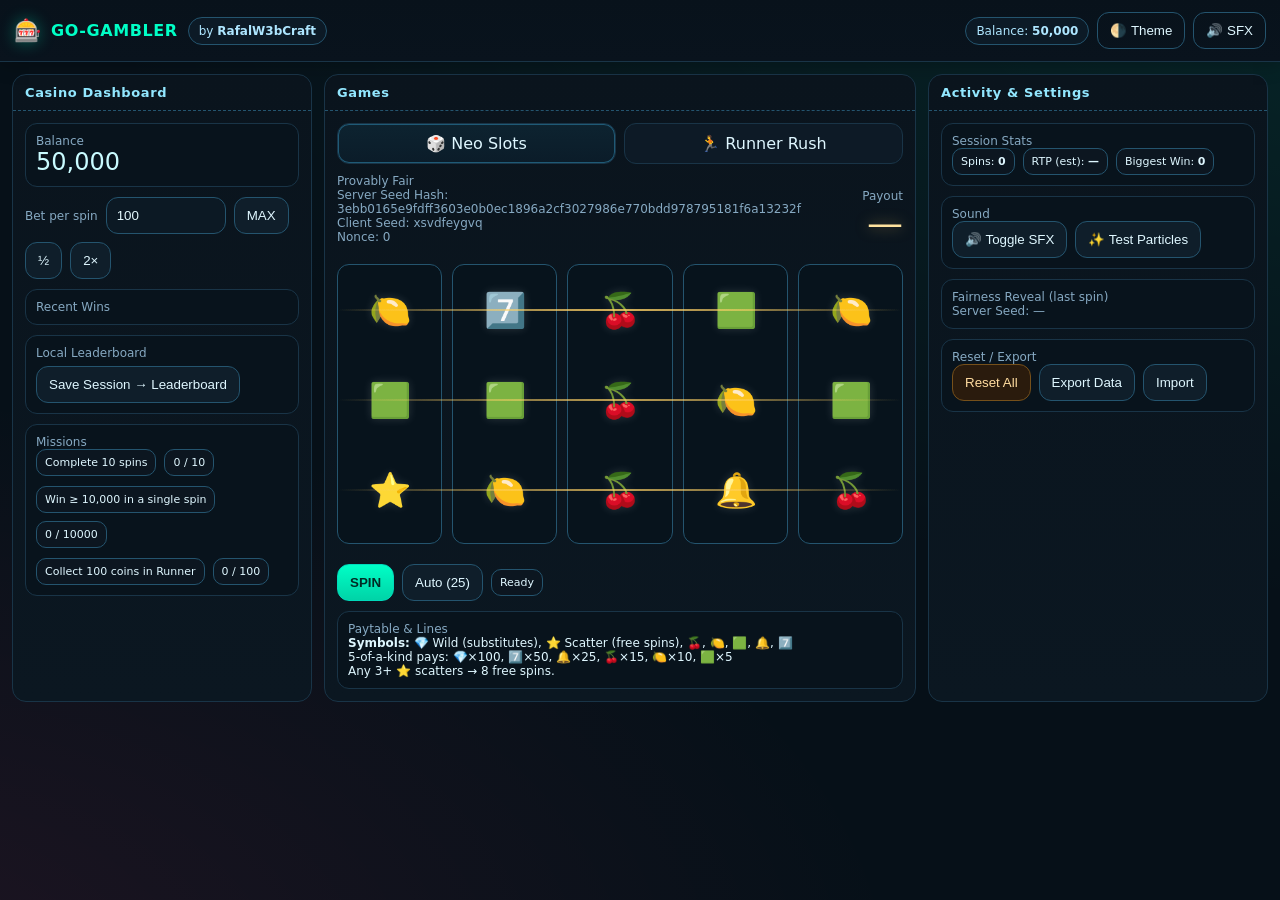
==== commit cd6e0450: "Update index.html" ====
--- a/index.html
+++ b/index.html
@@ -2,90 +2,139 @@
 <html lang="en">
 <head>
 <meta charset="utf-8"/>
-<meta name="viewport" content="width=device-width,initial-scale=1,maximum-scale=1"/>
-<title>GO-GAMBLER — RafalW3bCraft</title>
+<meta name="viewport" content="width=device-width,initial-scale=1,maximum-scale=1,viewport-fit=cover"/>
+<title>INDEX-GAMBLER — RafalW3bCraft</title>
+<meta name="theme-color" content="#0a0f14"/>
 <style>
-  :root{
-    --bg:#0a0f14; --panel:#0e1822; --ink:#cfe8ff; --muted:#7aa2c3;
-    --acc:#00ffc6; --acc2:#ff3d81; --good:#26e07f; --bad:#ff5757; --warn:#ffd166;
-  }
-  *{box-sizing:border-box;font-family:Inter,system-ui,Segoe UI,Roboto,Helvetica,Arial,sans-serif}
-  body{margin:0;background:radial-gradient(1100px 600px at 120% -10%,rgba(0,255,198,.12),transparent),
-                 radial-gradient(900px 500px at -10% 110%,rgba(255,61,129,.10),transparent),#061018;color:var(--ink)}
-  header{display:flex;align-items:center;gap:10px;padding:12px;border-bottom:1px solid #122737;background:#07121b90;backdrop-filter:blur(6px)}
-  h1{font-size:16px;margin:0;color:var(--acc);letter-spacing:.5px}
-  .brand{display:flex;align-items:center;gap:8px}
-  .tag{font-size:12px;color:#9adbe2}
-  .wrap{padding:12px;display:grid;gap:12px;grid-template-columns:1fr}
-  @media(min-width:1000px){.wrap{grid-template-columns:280px 1fr 320px}}
-  .card{background:linear-gradient(180deg,#0a131c,#0c1a25);border:1px solid #183445;border-radius:12px;overflow:hidden}
-  .card h2{margin:0;padding:10px 12px;border-bottom:1px dashed #1a3a4d;color:#8ee6ff;font-size:13px;letter-spacing:.6px}
-  .pad{padding:10px 12px}
-  .row{display:flex;gap:8px;flex-wrap:wrap;align-items:center}
-  .col{display:flex;flex-direction:column;gap:8px}
-  button{cursor:pointer;border:1px solid #23475a;background:#0f1e2a;color:var(--ink);padding:10px 12px;border-radius:10px}
-  button.primary{background:linear-gradient(180deg,#00ffc6,#00d3a7);border-color:#00e4bc;color:#00221c;font-weight:700}
-  button.warn{background:#2b1f0b;border-color:#634e1a;color:#ffecc0}
-  button.ghost{background:transparent}
-  button:disabled{opacity:.5;cursor:not-allowed}
-  input,select{background:#0f1b26;border:1px solid #1b3a4c;border-radius:10px;color:#d8f6ff;padding:8px 10px;min-width:0}
-  .kpi{background:#08131c;border:1px solid #1b3748;border-radius:10px;padding:10px}
-  .pill{padding:6px 10px;border:1px solid #244b5e;border-radius:999px;background:#0c1620;color:#a8d7ff}
-  .score{font-size:22px;color:#c6f7ff}
-  .muted{color:var(--muted)}
-  .grid{display:grid;gap:10px}
-  .grid2{grid-template-columns:1fr 1fr}
-  .grid3{grid-template-columns:repeat(3,1fr)}
-  .tabs{display:flex;gap:8px;flex-wrap:wrap}
-  .tab{flex:1;text-align:center;padding:10px;border-radius:10px;background:#0c1822;border:1px solid #183b4f}
-  .tab.active{background:linear-gradient(180deg,#12293a,#0d1f2b);box-shadow:0 0 0 1px #1f5067 inset}
-  .area{min-height:340px}
-  .slot-machine{display:grid;grid-template-columns:repeat(3,1fr);gap:10px;margin:8px 0}
-  .reel{aspect-ratio:1/1.1;background:#06111a;border:1px solid #224355;border-radius:12px;display:flex;align-items:center;justify-content:center;font-size:38px;position:relative;overflow:hidden}
-  .reel>div{position:absolute;will-change:transform}
-  .pay{font-size:12px}
-  .table{width:100%;border-collapse:collapse}
-  .table th,.table td{border-bottom:1px dashed #1c3850;padding:6px 4px;text-align:left;font-size:12px}
-  .hl{color:#9cf}
-  .dealer,.player{display:flex;gap:6px;flex-wrap:wrap}
-  .cardv{width:42px;height:60px;border-radius:6px;border:1px solid #264a5a;background:#0b1620;display:grid;place-items:center;font-weight:700}
-  .green{color:var(--good)} .red{color:var(--bad)} .amber{color:var(--warn)}
-  .toast{position:fixed;left:50%;bottom:16px;transform:translateX(-50%);background:#07131b;color:#d8fffb;border:1px solid #1b3646;border-radius:10px;padding:10px 14px;box-shadow:0 10px 30px rgba(0,0,0,.4);opacity:0;pointer-events:none;transition:opacity .18s, transform .18s}
-  .toast.show{opacity:1;transform:translateX(-50%) translateY(-6px)}
-  .fair{font-size:11px;word-break:break-all;color:#90cfe0}
+:root{
+  --bg:#070b10; --panel:#0c141e; --ink:#dff7ff; --muted:#86a9c2;
+  --acc:#00ffc6; --acc2:#ff3d81; --gold:#ffd166; --good:#2af07a; --bad:#ff5050; --blue:#66c2ff;
+  --edge:#193447; --edge2:#24546e; --glass:#0a1621cc;
+}
+*{box-sizing:border-box}
+html,body{height:100%}
+body{
+  margin:0; color:var(--ink);
+  background:
+    radial-gradient(1400px 700px at 115% -10%, rgba(0,255,198,.10), transparent),
+    radial-gradient(1100px 600px at -15% 110%, rgba(255,61,129,.10), transparent),
+    #061018;
+  font-family: Inter, ui-sans-serif, system-ui, Segoe UI, Roboto, Helvetica, Arial, Apple Color Emoji, Noto Color Emoji;
+}
+header{
+  position:sticky; top:0; z-index:10;
+  display:flex; align-items:center; gap:10px; padding:12px 14px;
+  background:linear-gradient(180deg, #08121b 0%, #09131d 100%); border-bottom:1px solid var(--edge);
+  box-shadow: 0 2px 18px rgba(0,0,0,.25);
+}
+.brand{display:flex; gap:10px; align-items:center}
+.brand .logo{font-size:22px; filter: drop-shadow(0 0 8px rgba(0,255,198,.35))}
+.brand h1{font-size:16px; margin:0; letter-spacing:.6px; color:var(--acc)}
+header .right{margin-left:auto; display:flex; align-items:center; gap:8px}
+.pill{padding:6px 10px; border:1px solid var(--edge2); border-radius:999px; background:#0c1a26; color:#aee6ff; font-size:12px}
+.btn{cursor:pointer; border:1px solid var(--edge2); background:#0f1e2a; color:var(--ink); padding:10px 12px; border-radius:12px; transition:.15s transform}
+.btn:active{transform:translateY(1px)}
+.btn.primary{background:linear-gradient(180deg,#00ffc6,#00d3a7); border-color:#00dabb; color:#002c25; font-weight:800}
+.btn.ghost{background:transparent}
+.btn.warn{background:#2a1b0d; border-color:#76501a; color:#ffdca0}
+.wrap{display:grid; grid-template-columns:1fr; gap:12px; padding:12px}
+@media(min-width:1100px){ .wrap{grid-template-columns:300px 1fr 340px} }
+.card{background:linear-gradient(180deg,#0a141d,#0b1721); border:1px solid var(--edge); border-radius:14px; overflow:hidden}
+.card h2{margin:0; padding:10px 12px; border-bottom:1px dashed var(--edge2); font-size:13px; color:#92e7ff; letter-spacing:.6px}
+.pad{padding:12px}
+.row{display:flex; gap:8px; flex-wrap:wrap; align-items:center}
+.col{display:flex; flex-direction:column; gap:10px}
+.kpi{background:#08131c; border:1px solid var(--edge); border-radius:12px; padding:10px}
+.score{font-size:24px; color:#c9fbff}
+.sub{font-size:12px; color:var(--muted)}
+.badge{font-size:11px; padding:6px 8px; border:1px solid var(--edge2); border-radius:10px; background:#0c1620}
+hr.sep{border:0; border-top:1px dashed var(--edge2); margin:8px 0}
+input,select{background:#0c1924; border:1px solid var(--edge2); border-radius:12px; color:#e6fbff; padding:10px; min-width:0}
+
+/* Tabs */
+.tabs{display:flex; gap:8px; flex-wrap:wrap}
+.tab{flex:1; text-align:center; background:#0d1a26; border:1px solid var(--edge); border-radius:12px; padding:10px; cursor:pointer}
+.tab.active{background:linear-gradient(180deg,#0d2330,#0b1c29); box-shadow:0 0 0 1px #1f5a76 inset}
+
+/* Slots — 5x3 */
+.slotsHead{display:flex; align-items:flex-end; justify-content:space-between}
+.reels{position:relative; height:280px; display:grid; grid-template-columns:repeat(5,1fr); gap:10px; margin:10px 0}
+.reel{background:#07131c; border:1px solid var(--edge2); border-radius:12px; overflow:hidden; position:relative}
+.strip{position:absolute; left:0; right:0; top:0; will-change:transform}
+.cell{height:90px; display:grid; place-items:center; font-size:34px; text-shadow:0 0 10px rgba(255,255,255,.15)}
+.payline{position:absolute; left:0; right:0; height:2px; background:linear-gradient(90deg, transparent, var(--gold), transparent); opacity:.35; pointer-events:none}
+.winGlow{box-shadow:0 0 0 1px #ffe29e inset, 0 0 18px rgba(255,209,102,.35); animation:glow .9s ease-in-out infinite alternate}
+@keyframes glow{from{box-shadow:0 0 0 1px #ffe29e inset, 0 0 10px rgba(255,209,102,.2)}to{box-shadow:0 0 0 1px #ffe29e inset, 0 0 26px rgba(255,209,102,.5)}}
+.bigWin{font-size:36px; color:#ffe29e; text-shadow:0 0 14px rgba(255,209,102,.5)}
+.payTable{font-size:12px}
+.spark{position:absolute; width:8px; height:8px; border-radius:50%; background:radial-gradient(circle at 30% 30%, #fff, #ffd166 45%, transparent 60%); pointer-events:none;}
+
+/* Runner Rush */
+.runnerWrap{position:relative; height:420px; border-radius:14px; overflow:hidden; border:1px solid var(--edge2); background:#061018}
+canvas#runner{display:block; width:100%; height:420px; background:linear-gradient(#061018 60%, #0b1a26)}
+.hud{position:absolute; top:8px; left:8px; right:8px; display:flex; justify-content:space-between; gap:8px; pointer-events:none}
+.hud .tag{background:#0b1620aa; border:1px solid var(--edge2); padding:6px 10px; border-radius:10px}
+.ctaRow{position:absolute; bottom:10px; left:0; right:0; display:flex; justify-content:center; gap:12px}
+.gbtn{pointer-events:auto; padding:10px 12px; border-radius:12px; border:1px solid var(--edge2); background:#0f1e2a; color:#e8fbff}
+.gbtn.primary{background:linear-gradient(180deg,#00ffc6,#00d3a7); color:#00332a; border-color:#00d3b7}
+
+/* Leaderboard & log */
+.log{max-height:280px; overflow:auto; font-size:12px}
+.toast{position:fixed; left:50%; bottom:18px; transform:translateX(-50%); background:#081620; color:#defcff; border:1px solid var(--edge2); border-radius:12px; padding:10px 14px; box-shadow:0 10px 30px rgba(0,0,0,.45); opacity:0; pointer-events:none; transition:.18s opacity,.18s transform; z-index:20}
+.toast.show{opacity:1; transform:translateX(-50%) translateY(-6px)}
+
+/* Theme toggle (subtle) */
+.themeLight:root, .themeLight body{ --bg:#f7fbff; --panel:#ffffff; --ink:#0c1a22; --muted:#4a6b82; background:#eaf6ff }
+.themeLight header{ background:#ffffffcc; }
+.themeLight .card{ background:#ffffff; }
+.themeLight .reel{ background:#f3faff }
+.themeLight .pill{ background:#eef7ff }
 </style>
 </head>
 <body>
 <header>
-  <div class="brand"><span style="font-size:20px">🎰</span><h1>GO-GAMBLER</h1></div>
-  <div class="tag">by <b>RafalW3bCraft</b> · web/mobile demo</div>
+  <div class="brand">
+    <div class="logo">🎰</div>
+    <h1>GO-GAMBLER</h1>
+    <div class="pill">by <b>RafalW3bCraft</b></div>
+  </div>
+  <div class="right">
+    <div id="balancePill" class="pill">Balance: <b id="bal">—</b></div>
+    <button id="themeBtn" class="btn ghost">🌗 Theme</button>
+    <button id="sfxBtn" class="btn ghost">🔊 SFX</button>
+  </div>
 </header>
 
 <div class="wrap">
-  <!-- LEFT: Wallet + Fairness -->
+  <!-- LEFT: Dashboard -->
   <section class="card">
-    <h2>Wallet & Session</h2>
+    <h2>Casino Dashboard</h2>
     <div class="pad col">
       <div class="kpi">
-        <div class="muted">Balance</div>
-        <div id="bal" class="score">10000</div>
+        <div class="sub">Balance</div>
+        <div id="balance" class="score">—</div>
       </div>
       <div class="row">
-        <label class="muted">Bet</label>
+        <label class="sub">Bet per spin</label>
         <input id="bet" type="number" min="1" step="10" value="100" style="width:120px"/>
-        <button id="max" class="pill">MAX</button>
-        <button id="add" class="pill">+1k</button>
-        <button id="reset" class="pill">Reset 10k</button>
+        <button id="betMax" class="btn">MAX</button>
+        <button id="betHalf" class="btn">½</button>
+        <button id="betDouble" class="btn">2×</button>
       </div>
       <div class="kpi">
-        <div class="muted">Provably Fair (HMAC-SHA256)</div>
-        <div class="fair">Server Seed Hash: <span id="srvHash">—</span></div>
-        <div class="fair">Client Seed: <span id="cliSeed">—</span></div>
-        <div class="fair">Nonce: <span id="nonce">—</span></div>
+        <div class="sub">Recent Wins</div>
+        <div id="recent" class="log"></div>
       </div>
       <div class="kpi">
-        <div class="muted">Responsible Play</div>
-        <div class="fair">Demo credits only. Set your limits; take breaks. 18+.</div>
+        <div class="sub">Local Leaderboard</div>
+        <div id="lb" class="log"></div>
+        <button id="saveLB" class="btn" style="margin-top:6px">Save Session → Leaderboard</button>
+      </div>
+      <div class="kpi">
+        <div class="sub">Missions</div>
+        <div id="missions" class="col">
+          <!-- populated by JS -->
+        </div>
       </div>
     </div>
   </section>
@@ -95,115 +144,92 @@
     <h2>Games</h2>
     <div class="pad">
       <div class="tabs">
-        <button class="tab active" data-tab="slots">🎲 Slots</button>
-        <button class="tab" data-tab="blackjack">🂡 Blackjack</button>
-        <button class="tab" data-tab="dice">🎯 Dice (Roll-Under)</button>
+        <div class="tab active" data-tab="slotsTab">🎲 Neo Slots</div>
+        <div class="tab" data-tab="runnerTab">🏃 Runner Rush</div>
       </div>
 
       <!-- SLOTS -->
-      <div class="area" id="slots">
-        <div class="row" style="margin-top:8px">
-          <button id="spin" class="primary">SPIN</button>
-          <span id="slotsStatus" class="pill">Ready</span>
-        </div>
-        <div class="slot-machine">
-          <div class="reel"><div id="r0">🍒</div></div>
-          <div class="reel"><div id="r1">🍋</div></div>
-          <div class="reel"><div id="r2">💎</div></div>
-        </div>
-        <div class="grid grid2">
-          <div class="kpi">
-            <div class="muted">Paylines</div>
-            <div class="pay">Middle row only (prototype)</div>
+      <div id="slotsTab" class="col" style="margin-top:10px">
+        <div class="slotsHead">
+          <div>
+            <div class="sub">Provably Fair</div>
+            <div class="sub">Server Seed Hash: <span id="srvHash">—</span></div>
+            <div class="sub">Client Seed: <span id="cliSeed">—</span></div>
+            <div class="sub">Nonce: <span id="nonce">—</span></div>
           </div>
-          <div class="kpi">
-            <div class="muted">Payouts</div>
-            <table class="table">
-              <tr><th>3× 💎</th><td class="green">x20</td></tr>
-              <tr><th>3× ⭐</th><td class="green">x10</td></tr>
-              <tr><th>3× 🍒</th><td class="green">x5</td></tr>
-              <tr><th>Any 2 match</th><td class="green">x2</td></tr>
-              <tr><th>No match</th><td class="red">Lose bet</td></tr>
-            </table>
+          <div style="text-align:right">
+            <div class="sub">Payout</div>
+            <div id="payoutBox" class="bigWin">—</div>
           </div>
         </div>
-      </div>
-
-      <!-- BLACKJACK -->
-      <div class="area" id="blackjack" style="display:none">
-        <div class="grid grid2">
-          <div class="kpi">
-            <div class="muted">Dealer</div>
-            <div id="dealer" class="dealer"></div>
-            <div id="dealerVal" class="muted">—</div>
-          </div>
-          <div class="kpi">
-            <div class="muted">You</div>
-            <div id="player" class="player"></div>
-            <div id="playerVal" class="muted">—</div>
+
+        <div class="reels" id="reels"></div>
+
+        <div class="row">
+          <button id="spinBtn" class="btn primary">SPIN</button>
+          <button id="autoBtn" class="btn">Auto (25)</button>
+          <span id="slotStatus" class="badge">Ready</span>
+        </div>
+
+        <div class="kpi">
+          <div class="sub">Paytable & Lines</div>
+          <div class="row">
+            <div class="payTable">
+              <b>Symbols:</b> 💎 Wild (substitutes), ⭐ Scatter (free spins), 🍒, 🍋, 🟩, 🔔, 7️⃣<br/>
+              5-of-a-kind pays: 💎×100, 7️⃣×50, 🔔×25, 🍒×15, 🍋×10, 🟩×5<br/>
+              Any 3+ ⭐ scatters → 8 free spins.
+            </div>
           </div>
         </div>
-        <div class="row" style="margin-top:8px">
-          <button id="bjDeal" class="primary">Deal</button>
-          <button id="bjHit">Hit</button>
-          <button id="bjStand">Stand</button>
-          <button id="bjDouble" class="warn">Double</button>
-          <span id="bjStatus" class="pill">Ready</span>
-        </div>
-        <div class="kpi" style="margin-top:8px">
-          <div class="muted">Rules</div>
-          <div class="fair">Blackjack pays 3:2 · Dealer stands on 17 · No splits (prototype)</div>
-        </div>
-      </div>
-
-      <!-- DICE -->
-      <div class="area" id="dice" style="display:none">
-        <div class="grid grid3">
-          <div class="kpi">
-            <div class="muted">Target (roll &lt; X)</div>
-            <input id="diceTarget" type="number" min="2" max="98" value="50" style="width:100%"/>
+      </div>
+
+      <!-- RUNNER -->
+      <div id="runnerTab" style="display:none; margin-top:10px">
+        <div class="runnerWrap">
+          <canvas id="runner" width="900" height="420"></canvas>
+          <div class="hud">
+            <div class="tag">Score: <b id="rScore">0</b></div>
+            <div class="tag">Coins: <b id="rCoins">0</b></div>
+            <div class="tag">Speed: <b id="rSpeed">1.0×</b></div>
           </div>
-          <div class="kpi">
-            <div class="muted">Payout</div>
-            <div id="dicePayout" class="score">1.96×</div>
-          </div>
-          <div class="kpi">
-            <div class="muted">Result</div>
-            <div id="diceResult" class="score">—</div>
+          <div class="ctaRow">
+            <button id="rStart" class="gbtn primary">Start</button>
+            <button id="rPause" class="gbtn">Pause</button>
+            <button id="rHelp" class="gbtn">?</button>
           </div>
         </div>
-        <div class="row" style="margin-top:8px">
-          <button id="diceRoll" class="primary">Roll</button>
-          <span id="diceStatus" class="pill">Ready</span>
-        </div>
-        <div class="kpi" style="margin-top:8px">
-          <div class="muted">Mechanics</div>
-          <div class="fair">Server+client seeds → 0–99.99. House edge 1% (prototype). Payout = 0.99×(100/(X-0.01)).</div>
-        </div>
+        <div class="sub" style="margin-top:6px">Swipe / arrow keys: move lanes · Swipe up/Space: jump · Down: slide</div>
       </div>
     </div>
   </section>
 
-  <!-- RIGHT: Activity -->
+  <!-- RIGHT: Activity & Settings -->
   <section class="card">
-    <h2>Activity & Limits</h2>
+    <h2>Activity & Settings</h2>
     <div class="pad col">
       <div class="kpi">
-        <div class="muted">Last Results</div>
-        <div id="log" style="max-height:240px;overflow:auto;font-size:12px"></div>
+        <div class="sub">Session Stats</div>
+        <div class="row"><span class="badge">Spins: <b id="statSpins">0</b></span><span class="badge">RTP (est): <b id="statRTP">—</b></span><span class="badge">Biggest Win: <b id="statBig">0</b></span></div>
       </div>
       <div class="kpi">
-        <div class="muted">Session Limits</div>
+        <div class="sub">Sound</div>
         <div class="row">
-          <label class="muted">Max spins/rounds</label>
-          <input id="limitPlays" type="number" min="10" value="200" style="width:100px">
-          <button id="applyLimit" class="pill">Apply</button>
+          <button id="sfxToggle" class="btn">🔊 Toggle SFX</button>
+          <button id="confettiTest" class="btn">✨ Test Particles</button>
         </div>
-        <div class="fair">You’ve used <span id="playsUsed">0</span>/<span id="playsMax">200</span> plays.</div>
       </div>
       <div class="kpi">
-        <div class="muted">Fairness Reveal (last round)</div>
-        <div class="fair">Server Seed: <span id="revealSrv">—</span></div>
+        <div class="sub">Fairness Reveal (last spin)</div>
+        <div class="sub">Server Seed: <span id="revealSrv">—</span></div>
+      </div>
+      <div class="kpi">
+        <div class="sub">Reset / Export</div>
+        <div class="row">
+          <button id="resetAll" class="btn warn">Reset All</button>
+          <button id="exportBtn" class="btn">Export Data</button>
+          <input id="importFile" type="file" accept="application/json" style="display:none"/>
+          <button id="importBtn" class="btn">Import</button>
+        </div>
       </div>
     </div>
   </section>
@@ -212,274 +238,592 @@
 <div id="toast" class="toast">Toast</div>
 
 <script>
-/* ========= Utils / Fairness ========= */
+/* =========================
+   Utils & SFX
+========================= */
 const $ = id=>document.getElementById(id);
+const fmt = n => Number(n).toLocaleString();
+const clamp=(v,a,b)=>Math.max(a,Math.min(b,v));
+const rng = (min,max)=>Math.random()*(max-min)+min;
+
 const toast=(m)=>{const t=$('toast');t.textContent=m;t.classList.add('show');setTimeout(()=>t.classList.remove('show'),1400);};
-const fmt=n=>Number(n).toLocaleString();
+
+let SFX_ON = true;
+function beep(freq=880, dur=.06, type='triangle', vol=.18){
+  if(!SFX_ON) return;
+  const AC = new (window.AudioContext||window.webkitAudioContext)();
+  const o = AC.createOscillator(), g = AC.createGain();
+  o.type=type; o.frequency.value=freq; o.connect(g); g.connect(AC.destination);
+  g.gain.value=0.0001; g.gain.exponentialRampToValueAtTime(vol, AC.currentTime+.01);
+  g.gain.exponentialRampToValueAtTime(0.0001, AC.currentTime+dur);
+  o.start(); o.stop(AC.currentTime+dur+.02);
+}
+
+/* =========================
+   Persistence
+========================= */
+const STORE_KEY='gogambler_store_v2';
+const store = {
+  data: { bal:50000, bet:100, spins:0, won:0, biggest:0, history:[], leaderboard:[], theme:'dark', sfx:true, missions:{} },
+  load(){ try{ const j=JSON.parse(localStorage.getItem(STORE_KEY)||'null'); if(j) this.data=j; }catch{} },
+  save(){ localStorage.setItem(STORE_KEY, JSON.stringify(this.data)); },
+  pushHistory(entry){ this.data.history.unshift(entry); this.data.history = this.data.history.slice(0,200); this.save(); renderRecent(); }
+};
+
+/* =========================
+   Fairness (HMAC)
+========================= */
 const sha256=async s=>{
   const buf=new TextEncoder().encode(s);
-  const h=await crypto.subtle.digest('SHA-256',buf);
+  const h=await crypto.subtle.digest('SHA-256', buf);
   return [...new Uint8Array(h)].map(b=>b.toString(16).padStart(2,'0')).join('');
 };
 const hmac=async (key,msg)=>{
   const enc=new TextEncoder();
   const cryptoKey=await crypto.subtle.importKey('raw',enc.encode(key),{name:'HMAC',hash:'SHA-256'},false,['sign']);
-  const sig=await crypto.subtle.sign('HMAC',cryptoKey,enc.encode(msg));
+  const sig=await crypto.subtle.sign('HMAC', cryptoKey, enc.encode(msg));
   return [...new Uint8Array(sig)].map(b=>b.toString(16).padStart(2,'0')).join('');
 };
-function rngFromHex(hex){ // hex -> [0,1)
-  const slice=hex.slice(0,13);
+const uniFromHex = hex => {
+  const slice = hex.slice(0,13);
   return parseInt(slice,16)/Math.pow(16,13);
-}
-const sound=(f=880,d=0.06,type='sine')=>{
-  const AC=new (window.AudioContext||window.webkitAudioContext)();
-  const o=AC.createOscillator(), g=AC.createGain();
-  o.type=type;o.frequency.value=f;o.connect(g);g.connect(AC.destination);
-  g.gain.value=.001; g.gain.exponentialRampToValueAtTime(.18,AC.currentTime+.01);
-  g.gain.exponentialRampToValueAtTime(.0001,AC.currentTime+d); o.start(); o.stop(AC.currentTime+d+.02);
-};
-
-/* ========= State ========= */
-const state={
-  bal: 10000,
-  bet: 100,
-  plays: 0, playsMax: 200,
-  serverSeed: '', serverHash: '', clientSeed: '', nonce: 0,
-  lastServerReveal: '—'
-};
-async function newSeeds(){
-  state.clientSeed = Math.random().toString(36).slice(2);
-  state.serverSeed = Math.random().toString(36).slice(2) + Math.random().toString(36).slice(2);
-  state.serverHash = await sha256(state.serverSeed);
-  state.nonce = 0;
-  $('srvHash').textContent = state.serverHash;
-  $('cliSeed').textContent = state.clientSeed;
-  $('nonce').textContent = String(state.nonce);
-}
-function spend(b){
-  if(b>state.bal){toast('Insufficient balance');return false;}
-  state.bal -= b; $('bal').textContent = fmt(state.bal); return true;
-}
-function pay(x){
-  state.bal += x; $('bal').textContent = fmt(state.bal);
-}
-function logLine(text){
-  const n=document.createElement('div'); n.textContent=text; $('log').prepend(n);
-}
-function incPlay(){
-  state.plays++; $('playsUsed').textContent=state.plays;
-  if(state.plays>=state.playsMax){ toast('Play limit reached'); return false; }
-  return true;
-}
-
-/* ========= Tabs ========= */
+};
+
+const Fair = {
+  serverSeed:'', serverHash:'', clientSeed:'', nonce:0,
+  async newPack(){
+    this.clientSeed = Math.random().toString(36).slice(2);
+    this.serverSeed = Math.random().toString(36).slice(2)+Math.random().toString(36).slice(2);
+    this.serverHash = await sha256(this.serverSeed);
+    this.nonce = 0;
+    $('srvHash').textContent=this.serverHash;
+    $('cliSeed').textContent=this.clientSeed;
+    $('nonce').textContent=String(this.nonce);
+  }
+};
+
+/* =========================
+   UI Bindings
+========================= */
+const updateBal=()=>{ $('bal').textContent=fmt(store.data.bal); $('balance').textContent=fmt(store.data.bal); };
+$('bet').oninput=e=>{ store.data.bet = Math.max(1,Math.floor(+e.target.value||0)); store.save(); };
+$('betMax').onclick=()=>{ store.data.bet = store.data.bal; $('bet').value=store.data.bet; store.save(); };
+$('betHalf').onclick=()=>{ store.data.bet = Math.max(1, Math.floor(store.data.bet/2)); $('bet').value=store.data.bet; store.save(); };
+$('betDouble').onclick=()=>{ store.data.bet = Math.max(1, Math.floor(store.data.bet*2)); $('bet').value=store.data.bet; store.save(); };
+
+$('saveLB').onclick=()=>{
+  const score = store.data.bal;
+  const row = { name:'Player', score, time: new Date().toLocaleString() };
+  store.data.leaderboard.push(row);
+  store.data.leaderboard.sort((a,b)=>b.score-a.score);
+  store.data.leaderboard = store.data.leaderboard.slice(0,20);
+  store.save(); renderLB(); toast('Session saved to leaderboard');
+};
+$('resetAll').onclick=()=>{
+  if(!confirm('Reset all local data?')) return;
+  localStorage.removeItem(STORE_KEY);
+  store.load(); // reload defaults
+  Fair.newPack();
+  refreshAll();
+  toast('Reset complete');
+};
+$('exportBtn').onclick=()=>{
+  const blob = new Blob([JSON.stringify(store.data,null,2)], {type:'application/json'});
+  const a = document.createElement('a'); a.href=URL.createObjectURL(blob); a.download='go-gambler-export.json'; a.click(); URL.revokeObjectURL(a.href);
+};
+$('importBtn').onclick=()=>$('importFile').click();
+$('importFile').onchange=e=>{
+  const f=e.target.files[0]; if(!f) return;
+  const fr=new FileReader(); fr.onload=()=>{
+    try{ const j=JSON.parse(fr.result); if(j && typeof j==='object'){ store.data=j; store.save(); refreshAll(); toast('Imported successfully'); } }
+    catch{ toast('Invalid file'); }
+  }; fr.readAsText(f);
+};
+
+$('sfxBtn').onclick=()=>{ store.data.sfx=!store.data.sfx; SFX_ON=store.data.sfx; store.save(); toast(`SFX ${SFX_ON?'on':'off'}`); };
+$('sfxToggle').onclick=()=>$('sfxBtn').click();
+$('themeBtn').onclick=()=>{
+  store.data.theme = store.data.theme==='dark'?'light':'dark';
+  applyTheme();
+  store.save();
+};
+function applyTheme(){
+  if(store.data.theme==='light'){ document.documentElement.classList.add('themeLight'); }
+  else{ document.documentElement.classList.remove('themeLight'); }
+}
+
+/* =========================
+   Tabs
+========================= */
 document.querySelectorAll('.tab').forEach(t=>{
   t.addEventListener('click',()=>{
-    document.querySelectorAll('.tab').forEach(x=>x.classList.remove('active'));
-    t.classList.add('active');
-    const id=t.dataset.tab;
-    ['slots','blackjack','dice'].forEach(s=>$(s).style.display = (s===id)?'block':'none');
+    document.querySelectorAll('.tab').forEach(x=>x.classList.remove('active')); t.classList.add('active');
+    const id = t.dataset.tab;
+    ['slotsTab','runnerTab'].forEach(s=>$(s).style.display = (s===id)?(s==='slotsTab'?'block':''): 'none');
+    if(id==='runnerTab'){ $('runnerTab').style.display='block'; }
   });
 });
 
-/* ========= Wallet Controls ========= */
-$('add').onclick=()=>{state.bal+=1000;$('bal').textContent=fmt(state.bal);};
-$('reset').onclick=()=>{state.bal=10000;state.plays=0;$('bal').textContent=fmt(state.bal);$('playsUsed').textContent=0;toast('Balance & counters reset');};
-$('max').onclick=()=>{$('bet').value=state.bal;};
-$('bet').oninput=e=>{state.bet=Math.max(1,Math.floor(+e.target.value||0));};
-
-/* ========= Fairness UI ========= */
-$('applyLimit').onclick=()=>{const v=Math.max(10, +$('limitPlays').value||200); state.playsMax=v; $('playsMax').textContent=v; toast('Limit updated');};
-
-/* ========= SLOTS ========= */
-const symbols = [ // symbol, weight, emoji
-  {k:'GEM', w:3, e:'💎', mul:20},
-  {k:'STAR',w:6, e:'⭐', mul:10},
-  {k:'CHERRY',w:10,e:'🍒', mul:5},
-  {k:'BAR', w:14, e:'🟥', mul:2}, // helps create 2-of-a-kind
-  {k:'LEMON',w:14,e:'🍋', mul:0}
+/* =========================
+   Neo Slots (5×3, 10 lines, Wild/Scatter)
+========================= */
+const reelsEl = $('reels');
+const ROWS=3, COLS=5, CELL_H=90;
+const SYMS = [
+  {k:'WILD', e:'💎', pay:[0,0,30,80,100], weight:3, wild:true},
+  {k:'SCAT', e:'⭐', pay:[0,0,0,2,5], weight:4, scatter:true},
+  {k:'SEVEN',e:'7️⃣', pay:[0,0,8,20,50], weight:6},
+  {k:'BELL', e:'🔔', pay:[0,0,5,10,25], weight:8},
+  {k:'CHERRY',e:'🍒', pay:[0,0,3,6,15], weight:10},
+  {k:'LEMON', e:'🍋', pay:[0,0,2,4,10], weight:12},
+  {k:'BAR',  e:'🟩', pay:[0,0,1,2,5], weight:14}
 ];
-function pickSymbol(u){
-  const total=symbols.reduce((a,s)=>a+s.w,0);
-  let x=u*total;
-  for(const s of symbols){ if((x-=s.w)<=0) return s; }
-  return symbols[symbols.length-1];
-}
-function slotsPayout(arr){
-  const [a,b,c]=arr.map(x=>x.k);
-  if(a===b && b===c){
-    const mul=symbols.find(s=>s.k===a).mul||0;
-    return mul>0?mul:0;
-  }
-  if(a===b || b===c || a===c) return 2;
-  return 0;
-}
-function setReel(i, emoji){ $('r'+i).textContent=emoji; $('r'+i).style.transform='translateY(0)'; }
-
-$('spin').onclick=async ()=>{
-  if(!incPlay()) return;
-  const bet = Math.max(1, +$('bet').value||0);
-  if(!spend(bet)) return;
-  sound(920,.06,'triangle');
-  $('slotsStatus').textContent='Spinning…';
-  state.nonce++;
-  $('nonce').textContent=String(state.nonce);
-  const rolls=[];
+const PAYLINES = [
+  [0,0,0,0,0], [2,2,2,2,2], [1,1,1,1,1],
+  [0,1,2,1,0], [2,1,0,1,2],
+  [0,0,1,2,2], [2,2,1,0,0], [1,0,0,0,1], [1,2,2,2,1], [0,1,1,1,2]
+];
+
+let strips=[]; // DOM strips
+let grid=[];  // current visible 5x3 symbols
+let spinning=false, autoLeft=0, freeSpins=0;
+
+function buildReels(){
+  reelsEl.innerHTML='';
+  strips.length=0;
+  for(let c=0;c<COLS;c++){
+    const reel=document.createElement('div'); reel.className='reel';
+    const strip=document.createElement('div'); strip.className='strip'; strip.style.transform='translateY(0px)';
+    // build tall strip with randomized symbols
+    const pool=[]; SYMS.forEach(s=>{ for(let i=0;i<s.weight;i++) pool.push(s); });
+    const tall=[]; for(let i=0;i<30;i++){ tall.push(pool[Math.floor(Math.random()*pool.length)]); }
+    // render many cells
+    tall.forEach(sym=>{
+      const cell=document.createElement('div'); cell.className='cell'; cell.textContent=sym.e; cell.dataset.k=sym.k; strip.appendChild(cell);
+    });
+    reel.appendChild(strip); reelsEl.appendChild(reel); strips.push({el:strip, tall});
+  }
+  // add paylines overlay
+  document.querySelectorAll('.payline').forEach(e=>e.remove());
+  PAYLINES.forEach((line, idx)=>{
+    const y = yFromRow(line[0]);
+    const pl=document.createElement('div'); pl.className='payline'; pl.style.top = (y+CELL_H/2)+'px';
+    reelsEl.appendChild(pl);
+  });
+}
+function yFromRow(r){ return r* (CELL_H+0) }
+function captureGrid(){
+  grid = [];
+  for(let c=0;c<COLS;c++){
+    // read 3 visible at a calculated offset
+    const t = parseFloat(getComputedStyle(strips[c].el).transform.split(',')[5]) || 0;
+    const off = Math.round(Math.abs(t)/CELL_H)%strips[c].tall.length;
+    const arr=[];
+    for(let r=0;r<ROWS;r++){
+      const idx = (off+r)%strips[c].tall.length;
+      arr.push(strips[c].tall[idx]);
+    }
+    grid.push(arr); // column-wise
+  }
+}
+
+function displayWin(lines, totalMul){
+  // glow boxes on winning cells + payout text + confetti
+  document.querySelectorAll('.cell').forEach(c=>c.classList.remove('winCell'));
+  const cells = reelsEl.querySelectorAll('.reel');
+  lines.forEach(L=>{
+    L.indices.forEach(({c,r})=>{
+      const idx=( (Math.round(Math.abs(parseFloat(getComputedStyle(strips[c].el).transform.split(',')[5])||0)/CELL_H)%strips[c].tall.length) + r )%strips[c].tall.length;
+      const cell = strips[c].el.children[idx]; cell.classList.add('winGlow');
+      setTimeout(()=>cell.classList.remove('winGlow'), 1400);
+    });
+  });
+  $('payoutBox').textContent = 'x'+totalMul.toFixed(2);
+  confettiBurst(reelsEl.getBoundingClientRect(), Math.min(90, 30+totalMul*3));
+}
+
+function computePayout(bet){
+  // returns {mul, lines, scatters, freeSpinsAward}
+  // Build a simple matrix [r][c] for ease:
+  const M = Array.from({length:ROWS}, (_,r)=> Array.from({length:COLS}, (_,c)=> grid[c][r]));
+  // scatters
+  let scat=0; for(let r=0;r<ROWS;r++) for(let c=0;c<COLS;c++) if(M[r][c].scatter) scat++;
+  let freeAward = (scat>=3)?8:0;
+
+  let totalMul=0, winLines=[];
+  for(const line of PAYLINES){
+    // evaluate from left to right, substituting wilds
+    let base=null, count=0, wildCount=0;
+    for(let c=0;c<COLS;c++){
+      const r=line[c], sym=M[r][c];
+      if(sym.scatter) break; // scatters don’t count on lines
+      if(sym.wild){ wildCount++; count++; continue; }
+      if(!base){ base=sym; count++; }
+      else if(sym.k===base.k){ count++; }
+      else break;
+    }
+    if(count>=3){
+      const effCount = count; // wilds already counted
+      // if base is null (line started with wilds), treat highest-paying match behind the wilds: choose best symbol that could form
+      if(!base){
+        // choose best non-scatter, non-wild
+        base = SYMS.filter(s=>!s.scatter && !s.wild).sort((a,b)=>b.pay[effCount]-a.pay[effCount])[0];
+      }
+      const pay = base.pay[effCount] || 0;
+      if(pay>0){
+        totalMul += pay;
+        const indices=[];
+        for(let c=0;c<effCount;c++){ indices.push({c, r:line[c]}); }
+        winLines.push({line, count:effCount, base:base.k, pay, indices});
+      }
+    }
+  }
+  // scatter pays (small)
+  if(scat>=3){ totalMul += SYMS.find(s=>s.scatter).pay[Math.min(5,scat)] || 0; }
+  return { mul: totalMul/10, lines:winLines, scatters:scat, freeSpinsAward:freeAward }; // scaled RTP tuning
+}
+
+function setStatus(msg){ $('slotStatus').textContent=msg; }
+
+/* Spin animation + fairness */
+async function spinOnce(){
+  if(spinning) return;
+  const bet = Math.max(1, Math.floor(+$('bet').value||0));
+  if(store.data.bal<bet && freeSpins<=0){ toast('Insufficient balance'); return; }
+
+  spinning=true; $('spinBtn').disabled=true; $('autoBtn').disabled=true;
+  if(freeSpins<=0){ store.data.bal -= bet; updateBal(); }
+  else { setStatus(`Free Spins: ${freeSpins}`); freeSpins--; }
+
+  store.data.spins++; $('statSpins').textContent=store.data.spins;
+  beep(900,.06,'triangle',.2);
+
+  Fair.nonce++; $('nonce').textContent=String(Fair.nonce);
+  // choose outcomes via HMAC per reel stop
+  const targets=[];
+  for(let c=0;c<COLS;c++){
+    const hex = await hmac(Fair.serverSeed, `${Fair.clientSeed}:${Fair.nonce}:SLOTS5X3:${c}`);
+    const u = uniFromHex(hex);
+    const tall = strips[c].tall;
+    const stop = Math.floor(u*tall.length);
+    targets.push(stop);
+  }
+
+  // animate reels spin with easing + stagger
+  const durBase=1200, stagger=140;
+  await Promise.all(targets.map((stop,c)=>spinReel(c, stop, durBase + c*stagger)));
+
+  captureGrid();
+  const {mul, lines, scatters, freeSpinsAward} = computePayout(bet);
+  let win = Math.floor(bet*mul);
+
+  if(win>0){
+    store.data.bal += win; updateBal();
+    store.data.won += win;
+    store.data.biggest = Math.max(store.data.biggest, win);
+    $('statBig').textContent = fmt(store.data.biggest);
+    setStatus(`Win x${mul.toFixed(2)} → +${fmt(win)} ${freeSpinsAward?` · +${freeSpinsAward} FS`:''}`);
+    displayWin(lines, mul);
+    beep(1200,.08,'sine',.25); setTimeout(()=>beep(1400,.08,'sine',.22),120);
+    store.pushHistory({t:Date.now(), game:'Slots', bet, win, mul:+mul.toFixed(2)});
+  }else{
+    setStatus(scatters>=3 ? `Free Spins +${freeSpinsAward}` : 'No win');
+    store.pushHistory({t:Date.now(), game:'Slots', bet, win:0, mul:0});
+  }
+  if(freeSpinsAward) freeSpins += freeSpinsAward;
+
+  $('payoutBox').textContent = win>0 ? `+${fmt(win)}` : '—';
+  $('revealSrv').textContent = Fair.serverSeed; // reveal this pack’s server seed (for last spin verification)
+
+  // renew pack every 50 spins to keep hashes rotating
+  if(Fair.nonce%50===0){ await Fair.newPack(); }
+
+  store.save(); renderMissions(); renderRTP();
+
+  spinning=false; $('spinBtn').disabled=false; $('autoBtn').disabled=false;
+
+  // auto-spin
+  if(autoLeft>0){ autoLeft--; setStatus(`Auto: ${autoLeft} left`); if(store.data.bal>0 || freeSpins>0) spinOnce(); else autoLeft=0; }
+  else setStatus('Ready');
+}
+
+function spinReel(idx, stopIndex, duration){
+  return new Promise(res=>{
+    const strip = strips[idx];
+    const len = strip.tall.length;
+    // current offset
+    const curY = parseFloat(getComputedStyle(strip.el).transform.split(',')[5])||0;
+    // we’ll spin forward several loops then land so that the top cell aligns to stopIndex
+    const totalLoops = 2 + idx; // staggered extra loops
+    const targetY = -((stopIndex) * CELL_H);
+    const extra = -(len*CELL_H*totalLoops);
+    const endY = targetY + extra;
+
+    const start=performance.now();
+    const easeOutCubic = x=>1-Math.pow(1-x,3);
+    function anim(t){
+      const p=clamp((t-start)/duration, 0, 1);
+      const y = curY + (endY-curY)*easeOutCubic(p);
+      strip.el.style.transform = `translateY(${y}px)`;
+      // sparks while spinning
+      if(Math.random()<.12) spark(reelsEl, idx);
+      if(p<1) requestAnimationFrame(anim); else { res(); }
+    }
+    requestAnimationFrame(anim);
+  });
+}
+
+/* Particles */
+function confettiBurst(rect, n=60){
+  for(let i=0;i<n;i++){
+    const s=document.createElement('div'); s.className='spark';
+    const x = rect.left + rect.width/2, y = rect.top + rect.height/2 + scrollY;
+    s.style.left = x+'px'; s.style.top = y+'px';
+    document.body.appendChild(s);
+    const ang = Math.random()*Math.PI*2, sp = rng(200,800), dur=rng(600,1400);
+    const tx = Math.cos(ang)*sp, ty = Math.sin(ang)*sp;
+    s.animate([{transform:'translate(0,0)', opacity:1},{transform:`translate(${tx}px, ${ty}px)`, opacity:0}], {duration:dur, easing:'ease-out'}).onfinish=()=>s.remove();
+  }
+}
+function spark(container, cIndex){
+  const s=document.createElement('div'); s.className='spark';
+  const col = container.children[cIndex];
+  const rect = col.getBoundingClientRect();
+  s.style.left = (rect.left+rect.width/2)+'px'; s.style.top=(rect.top+rect.height/2+scrollY)+'px';
+  document.body.appendChild(s);
+  s.animate([{transform:'translateY(0)', opacity:1}, {transform:'translateY(60px)', opacity:0}], {duration:400, easing:'ease-out'}).onfinish=()=>s.remove();
+}
+
+/* Auto button */
+$('spinBtn').onclick=()=>spinOnce();
+$('autoBtn').onclick=()=>{ autoLeft = 25; setStatus(`Auto: ${autoLeft}`); spinOnce(); };
+
+/* =========================
+   Runner Rush (endless 3-lane)
+========================= */
+const runner = $('runner'), Rctx = runner.getContext('2d');
+let R = { playing:false, t:0, speed:8, lane:1, y:0, vy:0, sliding:0, score:0, coins:0, lastSpawn:0, magnet:0, shield:0, obstacles:[], pickups:[] };
+const LANES=[runner.width*0.28, runner.width*0.5, runner.width*0.72];
+const G=0.7, JUMP=12, FLOOR=330;
+
+function rReset(){
+  R.playing=false; R.t=0; R.speed=8; R.lane=1; R.y=0; R.vy=0; R.sliding=0; R.score=0; R.coins=0; R.magnet=0; R.shield=0; R.obstacles=[]; R.pickups=[];
+  $('rScore').textContent=0; $('rCoins').textContent=0; $('rSpeed').textContent='1.0×';
+  drawRunner();
+}
+function drawRunner(){
+  // sky
+  Rctx.clearRect(0,0,runner.width,runner.height);
+  const grd = Rctx.createLinearGradient(0,0,0,runner.height);
+  grd.addColorStop(0,'#07131c'); grd.addColorStop(.6,'#0b1a26'); grd.addColorStop(1,'#0e1f2c');
+  Rctx.fillStyle=grd; Rctx.fillRect(0,0,runner.width,runner.height);
+  // lanes
   for(let i=0;i<3;i++){
-    const hex = await hmac(state.serverSeed, `${state.clientSeed}:${state.nonce}:SLOTS:${i}`);
-    const u = rngFromHex(hex);
-    const sym = pickSymbol(u);
-    rolls.push(sym);
-  }
-  // simple spin animation
-  for(let t=0;t<12;t++){
-    for(let i=0;i<3;i++){
-      $('r'+i).style.transform=`translateY(${(t%2?10:-10)}px)`;
+    Rctx.strokeStyle='rgba(255,255,255,.06)'; Rctx.lineWidth=2; Rctx.beginPath();
+    Rctx.moveTo(LANES[i],0); Rctx.lineTo(LANES[i],runner.height); Rctx.stroke();
+  }
+  // ground
+  Rctx.fillStyle='#0b1620'; Rctx.fillRect(0,FLOOR,runner.width,100);
+}
+function rSpawn(){
+  // spawn obstacle or pickup
+  if(R.t - R.lastSpawn < 600) return;
+  R.lastSpawn = R.t;
+  if(Math.random()<.6){
+    // obstacle
+    const lane = Math.floor(Math.random()*3);
+    const type = Math.random()<.5 ? 'box':'barrier';
+    const h = type==='box'?40:60;
+    R.obstacles.push({lane, x:runner.width+40, y:FLOOR-h, w:40, h, type});
+  }else{
+    const lane = Math.floor(Math.random()*3);
+    const kind = Math.random()<.7 ? 'coin' : (Math.random()<.5?'magnet':'shield');
+    const y = kind==='coin' ? FLOOR-80 : FLOOR-120;
+    R.pickups.push({lane, x:runner.width+40, y, w:26, h:26, kind});
+  }
+}
+function rUpdate(dt){
+  R.t += dt;
+  R.speed += 0.0007*dt; // ramp up
+  $('rSpeed').textContent = (R.speed/8).toFixed(1)+'×';
+
+  // player physics
+  R.vy += G; R.y += R.vy; if(R.y>0){ R.y=0; R.vy=0; }
+  if(R.sliding>0) R.sliding-=dt;
+
+  // spawn
+  if(R.playing) rSpawn();
+
+  // move entities
+  const vx = R.speed;
+  for(const o of R.obstacles) o.x -= vx;
+  for(const p of R.pickups) p.x -= vx;
+  // cleanup
+  R.obstacles = R.obstacles.filter(o=>o.x>-80);
+  R.pickups = R.pickups.filter(p=>p.x>-80);
+
+  // collisions
+  const px = LANES[R.lane], py = FLOOR-40 + R.y, pw = 36, ph = R.sliding>0 ? 20 : 40;
+  for(const o of R.obstacles){
+    const ox = LANES[o.lane]-20 + (o.x - runner.width*0.5), oy=o.y, ow=o.w, oh=o.h;
+    if(Math.abs((px-18) - (LANES[o.lane]-20 + (o.x - runner.width*0.5)))<28 && Math.abs(py - oy)<(ph+oh)/2){
+      if(R.shield>0){ R.shield=0; beep(500,.08,'sawtooth'); o.x=-999; } else { rGameOver(); return; }
     }
-    await new Promise(r=>setTimeout(r,40));
-  }
-  rolls.forEach((s,i)=>setReel(i,s.e));
-  const mul = slotsPayout(rolls);
-  let win = Math.floor(bet*mul);
-  if(mul===0){ $('slotsStatus').textContent='No match — lost'; logLine(`Slots ❌ (-${bet})`); $('revealSrv').textContent=state.serverSeed; }
-  else{ pay(win); $('slotsStatus').textContent=`Win x${mul} → +${fmt(win)}`; logLine(`Slots ✅ x${mul} (+${win})`); sound(1200,.08,'sine'); $('revealSrv').textContent=state.serverSeed; }
-};
-
-/* ========= BLACKJACK ========= */
-let bj={deck:[], player:[], dealer:[], inHand:false, canDouble:false, bet:0};
-function buildDeckHex(){ return Array.from({length:52},(_,i)=>i); }
-function cardFace(i){ // 0..51
-  const ranks=['A','2','3','4','5','6','7','8','9','10','J','Q','K'];
-  const suits=['♠','♥','♦','♣'];
-  const r = i%13, s = Math.floor(i/13);
-  return `${ranks[r]}${suits[s]}`;
-}
-function handValue(arr){
-  let total=0, aces=0;
-  arr.forEach(idx=>{
-    const r = idx%13;
-    if(r===0){aces++; total+=11;}
-    else if(r>=10){total+=10;}
-    else total+=(r+1);
+  }
+  for(const p of R.pickups){
+    const ox = LANES[p.lane]-13 + (p.x - runner.width*0.5), oy=p.y, ow=p.w, oh=p.h;
+    if(Math.abs((px-18) - (LANES[p.lane]-13 + (p.x - runner.width*0.5)))<24 && Math.abs(py - oy)<(ph+oh)/2){
+      if(p.kind==='coin'){ R.coins++; $('rCoins').textContent=R.coins; beep(1100,.05,'sine'); }
+      if(p.kind==='magnet'){ R.magnet = 4000; toast('🔵 Magnet!'); }
+      if(p.kind==='shield'){ R.shield = 1; toast('🟢 Shield!'); }
+      p.x=-999;
+    }
+  }
+  // magnet effect
+  if(R.magnet>0){
+    for(const p of R.pickups){
+      if(p.kind==='coin'){
+        const targetX = LANES[R.lane]-13 + (p.x - runner.width*0.5);
+        const targetY = FLOOR-40 + R.y;
+        const dx = targetX - (LANES[p.lane]-13 + (p.x - runner.width*0.5));
+        const dy = targetY - p.y;
+        p.x += dx*0.02; p.y += dy*0.02;
+      }
+    }
+    R.magnet -= dt;
+  }
+
+  // score
+  if(R.playing){ R.score += Math.floor(vx*0.04); $('rScore').textContent = R.score; }
+}
+function rRender(){
+  drawRunner();
+  // draw entities
+  // obstacles
+  for(const o of R.obstacles){
+    const x = o.x; const laneX = LANES[o.lane]; const drawX = laneX + (x - runner.width*0.5);
+    Rctx.fillStyle = '#ff6363'; Rctx.fillRect(drawX-20, o.y, o.w, o.h);
+  }
+  // pickups
+  for(const p of R.pickups){
+    const x=p.x; const laneX=LANES[p.lane]; const drawX = laneX + (x - runner.width*0.5);
+    if(p.kind==='coin'){ Rctx.fillStyle='#ffd166'; Rctx.beginPath(); Rctx.arc(drawX, p.y, 13, 0, Math.PI*2); Rctx.fill(); }
+    else if(p.kind==='magnet'){ Rctx.fillStyle='#66d1ff'; Rctx.fillRect(drawX-13, p.y-13, 26, 26); }
+    else { Rctx.fillStyle='#6bff8d'; Rctx.beginPath(); Rctx.arc(drawX, p.y, 14,0,Math.PI*2); Rctx.fill(); }
+  }
+  // player
+  const px = LANES[R.lane], py = FLOOR-40 + R.y;
+  Rctx.save();
+  Rctx.translate(px, py);
+  Rctx.fillStyle='#9cf';
+  Rctx.fillRect(-18, - (R.sliding>0?10:20), 36,(R.sliding>0?20:40));
+  if(R.shield>0){ Rctx.strokeStyle='rgba(102,255,153,.6)'; Rctx.lineWidth=3; Rctx.beginPath(); Rctx.arc(0,-10,28,0,Math.PI*2); Rctx.stroke(); }
+  Rctx.restore();
+}
+let raf=null, prevT=0;
+function loop(t){
+  const dt = Math.min(34, t - (prevT||t)); prevT=t;
+  if(R.playing){ rUpdate(dt); rRender(); }
+  raf=requestAnimationFrame(loop);
+}
+requestAnimationFrame(loop);
+
+function rGameOver(){
+  R.playing=false; beep(240,.12,'sawtooth'); toast('💥 Crash! Coins added to balance.');
+  // award coins → balance (1 coin = 5)
+  const add = R.coins*5; store.data.bal += add; updateBal(); store.pushHistory({t:Date.now(), game:'Runner', bet:0, win:add, mul:0});
+  store.save(); renderMissions();
+}
+$('rStart').onclick=()=>{ if(!R.playing){ rReset(); R.playing=true; } };
+$('rPause').onclick=()=>{ R.playing=!R.playing; };
+$('rHelp').onclick=()=>{ alert('Runner Rush Controls:\n• Swipe/Arrow Left/Right: change lane\n• Swipe Up / Space: jump\n• Swipe Down / Shift: slide\nCollect coins, avoid obstacles. Magnet pulls coins, Shield blocks one hit.'); };
+
+function laneLeft(){ R.lane = clamp(R.lane-1,0,2); beep(800,.04); }
+function laneRight(){ R.lane = clamp(R.lane+1,0,2); beep(800,.04); }
+function jump(){ if(R.y===0){ R.vy=-JUMP; beep(1000,.05); } }
+function slide(){ if(R.y===0){ R.sliding=400; beep(700,.04); } }
+document.addEventListener('keydown',e=>{
+  if(e.key==='ArrowLeft') laneLeft();
+  if(e.key==='ArrowRight') laneRight();
+  if(e.key===' ' || e.key==='Spacebar') jump();
+  if(e.key==='ArrowDown' || e.key==='Shift') slide();
+});
+// touch/swipe
+(function(){
+  let sx=0, sy=0, t0=0;
+  runner.addEventListener('touchstart',e=>{ const t=e.touches[0]; sx=t.clientX; sy=t.clientY; t0=performance.now(); }, {passive:true});
+  runner.addEventListener('touchend',e=>{
+    const dx=(e.changedTouches[0].clientX - sx), dy=(e.changedTouches[0].clientY - sy);
+    const ax=Math.abs(dx), ay=Math.abs(dy);
+    if(Math.max(ax,ay)<20) return;
+    if(ax>ay) (dx>0?laneRight():laneLeft());
+    else (dy<0?jump():slide());
+  }, {passive:true});
+})();
+
+/* =========================
+   Missions & Leaderboard & Recent
+========================= */
+const MISSIONS = [
+  {id:'slots10', text:'Complete 10 spins', goal:10, type:'spins'},
+  {id:'bigwin', text:'Win ≥ 10,000 in a single spin', goal:10000, type:'big'},
+  {id:'runner100', text:'Collect 100 coins in Runner', goal:100, type:'runnerCoins'}
+];
+function renderMissions(){
+  const M = store.data.missions||{};
+  $('missions').innerHTML='';
+  MISSIONS.forEach(m=>{
+    let progress=0;
+    if(m.type==='spins') progress=store.data.spins;
+    if(m.type==='big') progress=store.data.biggest;
+    if(m.type==='runnerCoins') progress = Math.max( ...(store.data.history.filter(h=>h.game==='Runner').map(h=>h.win/5)), 0);
+    const done = progress>=m.goal;
+    const row=document.createElement('div');
+    row.innerHTML = `<div class="row"><span class="badge">${m.text}</span><span class="badge">${Math.min(progress,m.goal)} / ${m.goal}</span>${done?'<span class="badge" style="background:#0f2b18;border-color:#17653e;color:#9fffbf">Done</span>':''}</div>`;
+    $('missions').appendChild(row);
   });
-  while(total>21 && aces>0){ total-=10; aces--; }
-  return total;
-}
-async function shuffleDeck(){
-  // Fisher-Yates with HMAC random
-  bj.deck = buildDeckHex();
-  for(let i=bj.deck.length-1;i>0;i--){
-    const hex = await hmac(state.serverSeed, `${state.clientSeed}:${state.nonce}:BJ:${i}`);
-    const u = rngFromHex(hex);
-    const j = Math.floor(u*(i+1));
-    [bj.deck[i], bj.deck[j]] = [bj.deck[j], bj.deck[i]];
-  }
-}
-function draw(){ return bj.deck.pop(); }
-function renderBJ(){
-  $('player').innerHTML = bj.player.map(c=>`<div class="cardv">${cardFace(c)}</div>`).join('');
-  $('dealer').innerHTML = bj.dealer.map((c,i)=>`<div class="cardv">${i===0 && bj.inHand? '🂠' : cardFace(c)}</div>`).join('');
-  $('playerVal').textContent = bj.inHand? handValue(bj.player) : '—';
-  $('dealerVal').textContent = bj.inHand? '??' : (bj.dealer.length? handValue(bj.dealer) : '—');
-}
-function endBJ(msg, payoutMul){
-  bj.inHand=false;
-  const dVal=handValue(bj.dealer);
-  const pVal=handValue(bj.player);
-  $('bjStatus').textContent = msg;
-  if(payoutMul>0){ const win=Math.floor(bj.bet*payoutMul); pay(win); logLine(`Blackjack ✅ ${msg} (+${win})`); sound(1200,.08,'sine');}
-  else if(payoutMul===0){ logLine(`Blackjack 〰️ Push`); }
-  else { logLine(`Blackjack ❌ ${msg} (-${bj.bet})`); }
-  $('revealSrv').textContent = state.serverSeed;
-}
-$('bjDeal').onclick=async ()=>{
-  if(!incPlay()) return;
-  const bet=Math.max(1,+$('bet').value||0);
-  if(!spend(bet)) return;
-  state.nonce++; $('nonce').textContent=String(state.nonce);
-  await shuffleDeck();
-  bj.player=[draw(),draw()]; bj.dealer=[draw(),draw()];
-  bj.inHand=true; bj.bet=bet; bj.canDouble=true;
-  $('bjStatus').textContent='Hit/Stand?'; renderBJ();
-  // Check natural blackjack
-  const pv=handValue(bj.player), dv=handValue(bj.dealer);
-  if(pv===21||dv===21){
-    // Reveal dealer
-    bj.inHand=false; renderBJ();
-    if(pv===21 && dv!==21){ endBJ('Blackjack! 3:2', 2.5); }
-    else if(pv!==21 && dv===21){ endBJ('Dealer Blackjack', -1); }
-    else { endBJ('Push', 0); }
-  }
-};
-$('bjHit').onclick=()=>{
-  if(!bj.inHand) return;
-  bj.player.push(draw()); bj.canDouble=false; renderBJ();
-  const pv=handValue(bj.player); if(pv>21){ bj.inHand=false; renderBJ(); endGameloopDealer('Player bust'); }
-};
-$('bjDouble').onclick=()=>{
-  if(!bj.inHand || !bj.canDouble) return;
-  if(!spend(bj.bet)) return; // double bet
-  bj.bet*=2; bj.player.push(draw()); bj.canDouble=false; renderBJ();
-  endGameloopDealer('Double — resolving…');
-};
-$('bjStand').onclick=()=>{ if(bj.inHand){ endGameloopDealer('Stand — resolving…'); } };
-
-function endGameloopDealer(msg){
-  $('bjStatus').textContent=msg; bj.inHand=false; // reveal hole card
-  // Dealer draws to 17
-  while(handValue(bj.dealer)<17){ bj.dealer.push(draw()); }
-  renderBJ();
-  const p=handValue(bj.player), d=handValue(bj.dealer);
-  if(p>21) return endBJ('You bust', -1);
-  if(d>21) return endBJ('Dealer bust — you win', 2);
-  if(p>d) return endBJ('You win', 2);
-  if(p<d) return endBJ('Dealer wins', -1);
-  return endBJ('Push', 0);
-}
-
-/* ========= DICE ========= */
-function updateDicePayout(){
-  const X = clamp(+$('diceTarget').value, 2, 98);
-  $('diceTarget').value = X;
-  const payout = 0.99*(100/(X-0.01));
-  $('dicePayout').textContent = payout.toFixed(2)+'×';
-}
-function clamp(v,min,max){return Math.max(min,Math.min(max,v));}
-$('diceTarget').oninput=updateDicePayout; updateDicePayout();
-
-$('diceRoll').onclick=async ()=>{
-  if(!incPlay()) return;
-  const bet=Math.max(1,+$('bet').value||0);
-  if(!spend(bet)) return;
-  state.nonce++; $('nonce').textContent=String(state.nonce);
-  const hex=await hmac(state.serverSeed, `${state.clientSeed}:${state.nonce}:DICE`);
-  const u=rngFromHex(hex);
-  const roll=(u*100).toFixed(2); // 0..100
-  const target=+$('diceTarget').value;
-  const win = (roll < target);
-  const payout = 0.99*(100/(target-0.01));
-  $('diceResult').textContent = roll;
-  if(win){
-    const prize = Math.floor(bet*payout);
-    pay(prize); $('diceStatus').textContent = `Win! +${fmt(prize)} @ ${payout.toFixed(2)}×`;
-    logLine(`Dice ✅ ${roll} < ${target} (+${prize})`); sound(1100,.07,'sine');
-  }else{
-    $('diceStatus').textContent = `Lose @ ${roll}`;
-    logLine(`Dice ❌ ${roll} ≥ ${target} (-${bet})`);
-  }
-  $('revealSrv').textContent = state.serverSeed;
-};
-
-/* ========= Init ========= */
-(async function init(){
-  await newSeeds();
-  $('bal').textContent=fmt(state.bal);
-  $('playsUsed').textContent=state.plays;
-  $('playsMax').textContent=state.playsMax;
-})();
-
-/* ========= Quality-of-life ========= */
-document.addEventListener('visibilitychange',()=>{ if(document.hidden) { /* could auto-pause future timers */ }});
+}
+function renderRecent(){
+  const r=$('recent'); r.innerHTML='';
+  store.data.history.forEach(h=>{
+    const d=document.createElement('div');
+    const t=new Date(h.t).toLocaleTimeString();
+    d.innerHTML = `<span class="sub">${t}</span> · <b>${h.game}</b> — ${h.win>0?`<span style="color:#aaffcc">+${fmt(h.win)}</span>`:`<span style="color:#ff9ea0">−${fmt(h.bet)}</span>`}${h.mul?` (x${h.mul})`:''}`;
+    r.appendChild(d);
+  });
+}
+function renderLB(){
+  const lb=$('lb'); lb.innerHTML='';
+  store.data.leaderboard.forEach((row,i)=>{
+    const d=document.createElement('div');
+    d.innerHTML = `<b>#${i+1}</b> · <span style="color:#9cf">${row.name}</span> — <b>${fmt(row.score)}</b> <span class="sub">(${row.time})</span>`;
+    lb.appendChild(d);
+  });
+}
+function renderRTP(){
+  const totalIn = store.data.spins * store.data.bet; // approximate for display (not exact if bet changed)
+  const rtp = totalIn>0 ? (store.data.won/totalIn)*100 : 0;
+  $('statRTP').textContent = rtp? rtp.toFixed(1)+'%':'—';
+}
+
+/* =========================
+   Boot
+========================= */
+function refreshAll(){
+  updateBal();
+  $('bet').value=store.data.bet;
+  $('statSpins').textContent=store.data.spins;
+  $('statBig').textContent=fmt(store.data.biggest);
+  renderRecent(); renderLB(); renderMissions(); renderRTP();
+}
+async function boot(){
+  store.load(); SFX_ON=store.data.sfx;
+  applyTheme();
+  buildReels();
+  await Fair.newPack();
+  refreshAll();
+}
+boot();
 </script>
 </body>
 </html>
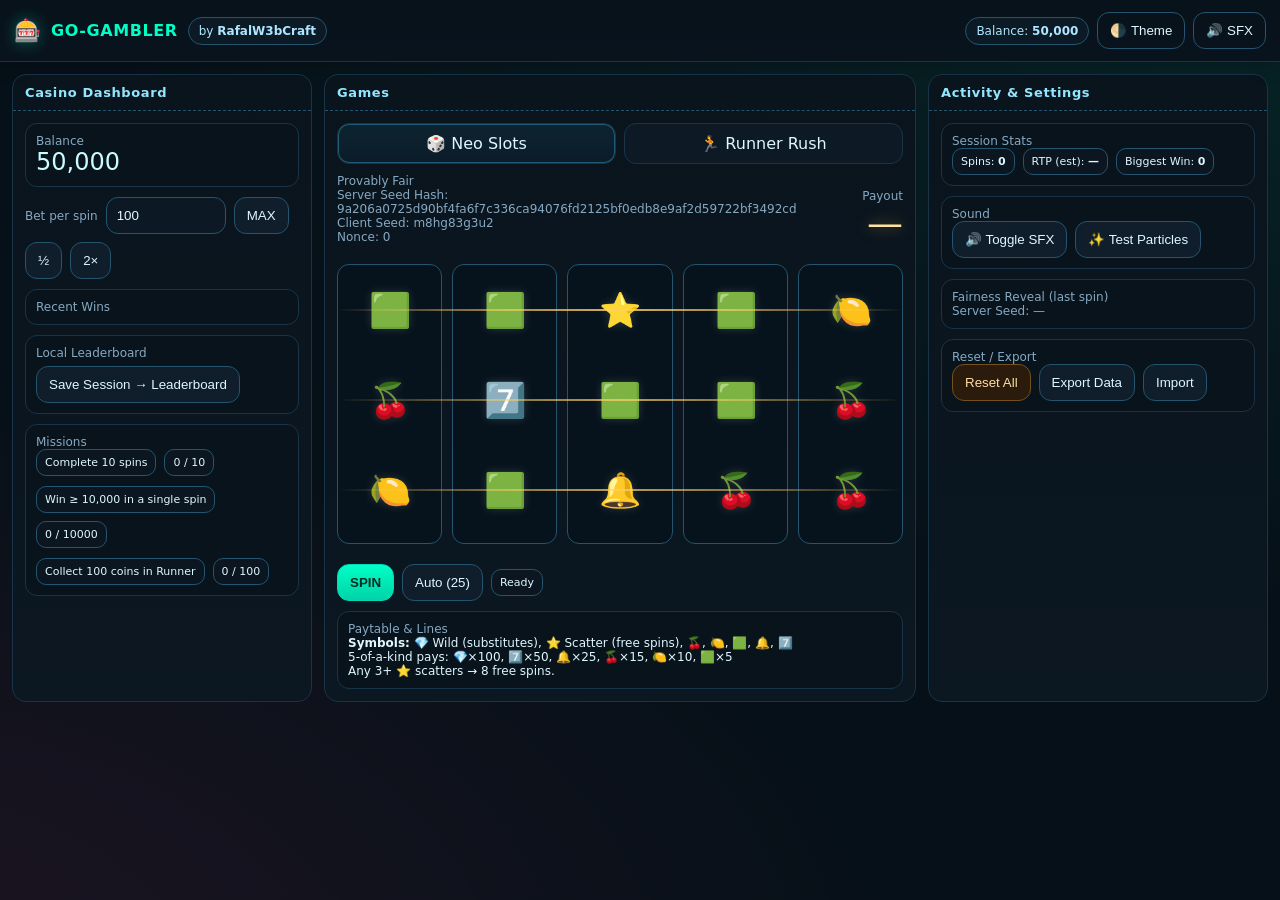
==== commit 28a899c6: "Update index.html" ====
--- a/index.html
+++ b/index.html
@@ -412,21 +412,19 @@
   });
 }
 function yFromRow(r){ return r* (CELL_H+0) }
-function captureGrid(){
+function captureGrid() {
   grid = [];
-  for(let c=0;c<COLS;c++){
-    // read 3 visible at a calculated offset
-    const t = parseFloat(getComputedStyle(strips[c].el).transform.split(',')[5]) || 0;
-    const off = Math.round(Math.abs(t)/CELL_H)%strips[c].tall.length;
-    const arr=[];
-    for(let r=0;r<ROWS;r++){
-      const idx = (off+r)%strips[c].tall.length;
-      arr.push(strips[c].tall[idx]);
+  for (let c = 0; c < COLS; c++) {
+    const reel = strips[c];
+    const transY = reel.offset % reel.tall.length;
+    const arr = [];
+    for (let r = 0; r < ROWS; r++) {
+      const idx = (transY + r) % reel.tall.length;
+      arr.push(reel.tall[idx]);
     }
-    grid.push(arr); // column-wise
-  }
-}
-
+    grid.push(arr);
+  }
+}
 function displayWin(lines, totalMul){
   // glow boxes on winning cells + payout text + confetti
   document.querySelectorAll('.cell').forEach(c=>c.classList.remove('winCell'));
@@ -547,27 +545,33 @@
   else setStatus('Ready');
 }
 
-function spinReel(idx, stopIndex, duration){
-  return new Promise(res=>{
+function spinReel(idx, stopIndex, duration) {
+  return new Promise(res => {
     const strip = strips[idx];
     const len = strip.tall.length;
-    // current offset
-    const curY = parseFloat(getComputedStyle(strip.el).transform.split(',')[5])||0;
-    // we’ll spin forward several loops then land so that the top cell aligns to stopIndex
-    const totalLoops = 2 + idx; // staggered extra loops
-    const targetY = -((stopIndex) * CELL_H);
-    const extra = -(len*CELL_H*totalLoops);
-    const endY = targetY + extra;
-
-    const start=performance.now();
-    const easeOutCubic = x=>1-Math.pow(1-x,3);
-    function anim(t){
-      const p=clamp((t-start)/duration, 0, 1);
-      const y = curY + (endY-curY)*easeOutCubic(p);
+
+    // compute final Y offset
+    const loops = 2 + idx; // stagger reels
+    const finalOffset = stopIndex;
+    const totalShift = loops * len + finalOffset;
+
+    strip.offset = finalOffset;
+
+    const start = performance.now();
+    const easeOut = x => 1 - Math.pow(1 - x, 3);
+
+    function anim(t) {
+      const p = clamp((t - start) / duration, 0, 1);
+      const shift = Math.floor(totalShift * easeOut(p));
+      const y = -(shift % len) * CELL_H;
       strip.el.style.transform = `translateY(${y}px)`;
-      // sparks while spinning
-      if(Math.random()<.12) spark(reelsEl, idx);
-      if(p<1) requestAnimationFrame(anim); else { res(); }
+
+      if (p < 1) requestAnimationFrame(anim);
+      else {
+        // snap to exact position
+        strip.el.style.transform = `translateY(${-finalOffset * CELL_H}px)`;
+        res();
+      }
     }
     requestAnimationFrame(anim);
   });
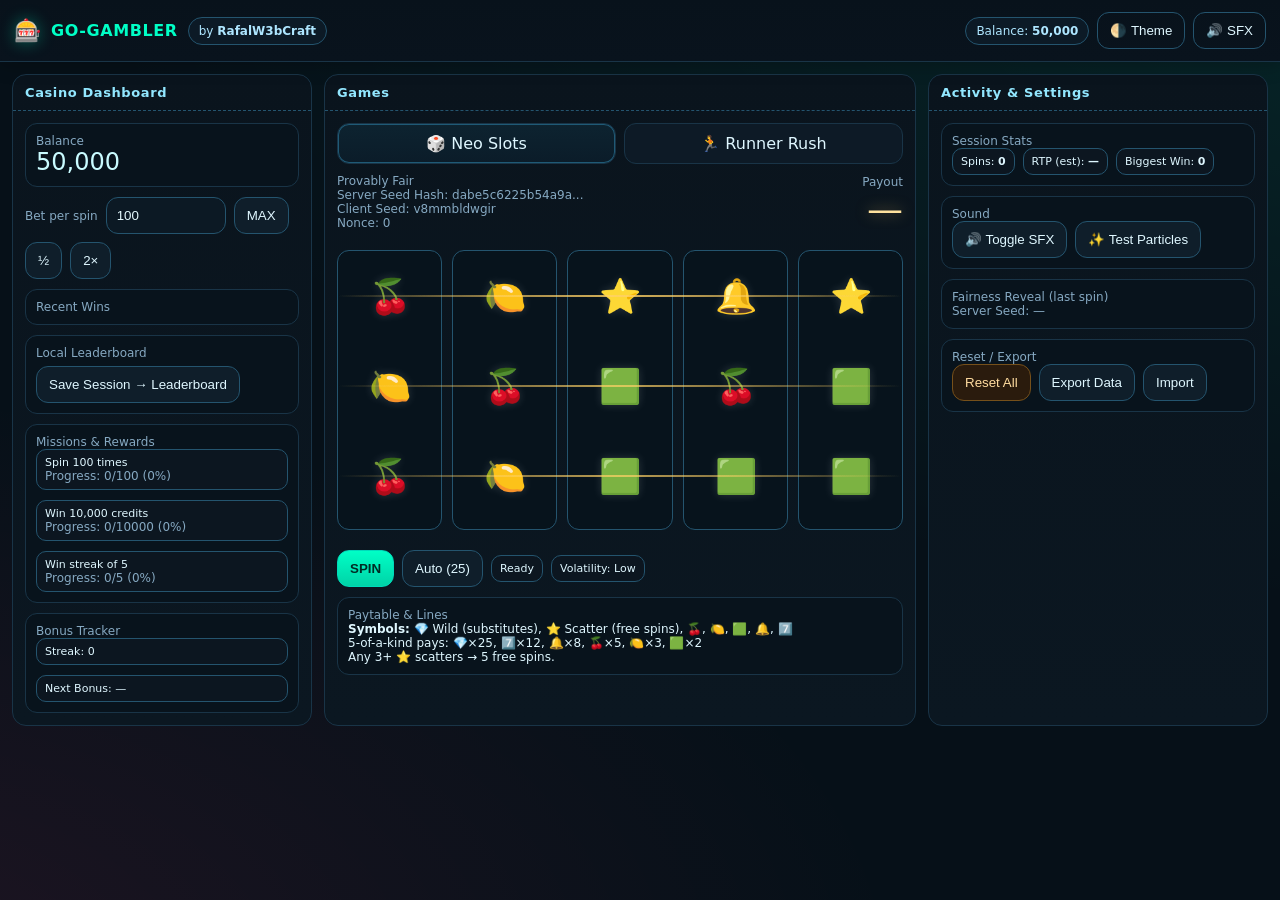
==== commit bd54dcc4: "Update index.html" ====
--- a/index.html
+++ b/index.html
@@ -20,20 +20,24 @@
     radial-gradient(1100px 600px at -15% 110%, rgba(255,61,129,.10), transparent),
     #061018;
   font-family: Inter, ui-sans-serif, system-ui, Segoe UI, Roboto, Helvetica, Arial, Apple Color Emoji, Noto Color Emoji;
+  -webkit-font-smoothing: antialiased;
+  -moz-osx-font-smoothing: grayscale;
 }
 header{
   position:sticky; top:0; z-index:10;
   display:flex; align-items:center; gap:10px; padding:12px 14px;
   background:linear-gradient(180deg, #08121b 0%, #09131d 100%); border-bottom:1px solid var(--edge);
   box-shadow: 0 2px 18px rgba(0,0,0,.25);
+  backdrop-filter: blur(10px);
 }
 .brand{display:flex; gap:10px; align-items:center}
 .brand .logo{font-size:22px; filter: drop-shadow(0 0 8px rgba(0,255,198,.35))}
 .brand h1{font-size:16px; margin:0; letter-spacing:.6px; color:var(--acc)}
 header .right{margin-left:auto; display:flex; align-items:center; gap:8px}
 .pill{padding:6px 10px; border:1px solid var(--edge2); border-radius:999px; background:#0c1a26; color:#aee6ff; font-size:12px}
-.btn{cursor:pointer; border:1px solid var(--edge2); background:#0f1e2a; color:var(--ink); padding:10px 12px; border-radius:12px; transition:.15s transform}
+.btn{cursor:pointer; border:1px solid var(--edge2); background:#0f1e2a; color:var(--ink); padding:10px 12px; border-radius:12px; transition:.15s transform; user-select:none}
 .btn:active{transform:translateY(1px)}
+.btn:disabled{opacity:.5; cursor:not-allowed; pointer-events:none}
 .btn.primary{background:linear-gradient(180deg,#00ffc6,#00d3a7); border-color:#00dabb; color:#002c25; font-weight:800}
 .btn.ghost{background:transparent}
 .btn.warn{background:#2a1b0d; border-color:#76501a; color:#ffdca0}
@@ -53,10 +57,10 @@
 
 /* Tabs */
 .tabs{display:flex; gap:8px; flex-wrap:wrap}
-.tab{flex:1; text-align:center; background:#0d1a26; border:1px solid var(--edge); border-radius:12px; padding:10px; cursor:pointer}
+.tab{flex:1; text-align:center; background:#0d1a26; border:1px solid var(--edge); border-radius:12px; padding:10px; cursor:pointer; user-select:none}
 .tab.active{background:linear-gradient(180deg,#0d2330,#0b1c29); box-shadow:0 0 0 1px #1f5a76 inset}
 
-/* Slots — 5x3 */
+/* Slots — 5x3 optimized */
 .slotsHead{display:flex; align-items:flex-end; justify-content:space-between}
 .reels{position:relative; height:280px; display:grid; grid-template-columns:repeat(5,1fr); gap:10px; margin:10px 0}
 .reel{background:#07131c; border:1px solid var(--edge2); border-radius:12px; overflow:hidden; position:relative}
@@ -82,6 +86,12 @@
 .log{max-height:280px; overflow:auto; font-size:12px}
 .toast{position:fixed; left:50%; bottom:18px; transform:translateX(-50%); background:#081620; color:#defcff; border:1px solid var(--edge2); border-radius:12px; padding:10px 14px; box-shadow:0 10px 30px rgba(0,0,0,.45); opacity:0; pointer-events:none; transition:.18s opacity,.18s transform; z-index:20}
 .toast.show{opacity:1; transform:translateX(-50%) translateY(-6px)}
+
+/* Progressive features */
+.hot-streak{color:#ff6b35; font-weight:bold; animation:pulse 1s infinite}
+.near-win{color:#ffdd44; animation:shimmer 2s infinite}
+@keyframes pulse{0%,100%{opacity:1}50%{opacity:0.7}}
+@keyframes shimmer{0%,100%{opacity:1}50%{opacity:0.6}}
 
 /* Theme toggle (subtle) */
 .themeLight:root, .themeLight body{ --bg:#f7fbff; --panel:#ffffff; --ink:#0c1a22; --muted:#4a6b82; background:#eaf6ff }
@@ -131,9 +141,16 @@
         <button id="saveLB" class="btn" style="margin-top:6px">Save Session → Leaderboard</button>
       </div>
       <div class="kpi">
-        <div class="sub">Missions</div>
+        <div class="sub">Missions & Rewards</div>
         <div id="missions" class="col">
           <!-- populated by JS -->
+        </div>
+      </div>
+      <div class="kpi">
+        <div class="sub">Bonus Tracker</div>
+        <div id="bonusTracker" class="col">
+          <div class="badge">Streak: <span id="streakCount">0</span></div>
+          <div class="badge">Next Bonus: <span id="nextBonus">—</span></div>
         </div>
       </div>
     </div>
@@ -169,6 +186,7 @@
           <button id="spinBtn" class="btn primary">SPIN</button>
           <button id="autoBtn" class="btn">Auto (25)</button>
           <span id="slotStatus" class="badge">Ready</span>
+          <span id="volatilityMeter" class="badge">Volatility: Low</span>
         </div>
 
         <div class="kpi">
@@ -176,8 +194,8 @@
           <div class="row">
             <div class="payTable">
               <b>Symbols:</b> 💎 Wild (substitutes), ⭐ Scatter (free spins), 🍒, 🍋, 🟩, 🔔, 7️⃣<br/>
-              5-of-a-kind pays: 💎×100, 7️⃣×50, 🔔×25, 🍒×15, 🍋×10, 🟩×5<br/>
-              Any 3+ ⭐ scatters → 8 free spins.
+              5-of-a-kind pays: 💎×25, 7️⃣×12, 🔔×8, 🍒×5, 🍋×3, 🟩×2<br/>
+              Any 3+ ⭐ scatters → 5 free spins.
             </div>
           </div>
         </div>
@@ -209,7 +227,11 @@
     <div class="pad col">
       <div class="kpi">
         <div class="sub">Session Stats</div>
-        <div class="row"><span class="badge">Spins: <b id="statSpins">0</b></span><span class="badge">RTP (est): <b id="statRTP">—</b></span><span class="badge">Biggest Win: <b id="statBig">0</b></span></div>
+        <div class="row">
+          <span class="badge">Spins: <b id="statSpins">0</b></span>
+          <span class="badge">RTP (est): <b id="statRTP">—</b></span>
+          <span class="badge">Biggest Win: <b id="statBig">0</b></span>
+        </div>
       </div>
       <div class="kpi">
         <div class="sub">Sound</div>
@@ -239,51 +261,138 @@
 
 <script>
 /* =========================
-   Utils & SFX
+   Utils & SFX (Optimized)
 ========================= */
 const $ = id=>document.getElementById(id);
 const fmt = n => Number(n).toLocaleString();
 const clamp=(v,a,b)=>Math.max(a,Math.min(b,v));
 const rng = (min,max)=>Math.random()*(max-min)+min;
 
-const toast=(m)=>{const t=$('toast');t.textContent=m;t.classList.add('show');setTimeout(()=>t.classList.remove('show'),1400);};
+let toastTimer;
+const toast=(m)=>{
+  const t=$('toast');
+  t.textContent=m;
+  t.classList.add('show');
+  if(toastTimer) clearTimeout(toastTimer);
+  toastTimer = setTimeout(()=>t.classList.remove('show'),1400);
+};
 
 let SFX_ON = true;
+let audioContext = null;
+
+function initAudioContext(){
+  if(!audioContext){
+    audioContext = new (window.AudioContext||window.webkitAudioContext)();
+    if(audioContext.state === 'suspended') audioContext.resume();
+  }
+}
+
 function beep(freq=880, dur=.06, type='triangle', vol=.18){
   if(!SFX_ON) return;
-  const AC = new (window.AudioContext||window.webkitAudioContext)();
-  const o = AC.createOscillator(), g = AC.createGain();
-  o.type=type; o.frequency.value=freq; o.connect(g); g.connect(AC.destination);
-  g.gain.value=0.0001; g.gain.exponentialRampToValueAtTime(vol, AC.currentTime+.01);
-  g.gain.exponentialRampToValueAtTime(0.0001, AC.currentTime+dur);
-  o.start(); o.stop(AC.currentTime+dur+.02);
+  try{
+    initAudioContext();
+    const o = audioContext.createOscillator();
+    const g = audioContext.createGain();
+    o.type=type; o.frequency.value=freq; 
+    o.connect(g); g.connect(audioContext.destination);
+    g.gain.value=0.0001; 
+    g.gain.exponentialRampToValueAtTime(vol, audioContext.currentTime+.01);
+    g.gain.exponentialRampToValueAtTime(0.0001, audioContext.currentTime+dur);
+    o.start(); o.stop(audioContext.currentTime+dur+.02);
+  }catch(e){console.warn('Audio error:',e);}
 }
 
 /* =========================
-   Persistence
+   Enhanced Persistence System
 ========================= */
-const STORE_KEY='gogambler_store_v2';
+const STORE_KEY='gogambler_store_v3';
+const BACKUP_KEY='gogambler_backup_v3';
+
 const store = {
-  data: { bal:50000, bet:100, spins:0, won:0, biggest:0, history:[], leaderboard:[], theme:'dark', sfx:true, missions:{} },
-  load(){ try{ const j=JSON.parse(localStorage.getItem(STORE_KEY)||'null'); if(j) this.data=j; }catch{} },
-  save(){ localStorage.setItem(STORE_KEY, JSON.stringify(this.data)); },
-  pushHistory(entry){ this.data.history.unshift(entry); this.data.history = this.data.history.slice(0,200); this.save(); renderRecent(); }
+  data: { 
+    bal:50000, bet:100, spins:0, won:0, biggest:0, 
+    history:[], leaderboard:[], theme:'dark', sfx:true, missions:{},
+    streak:0, lastWin:0, totalLoss:0, sessionStart:Date.now(),
+    volatilityLevel: 'low', nearWins: 0, bonusProgress: 0
+  },
+  
+  load(){ 
+    try{ 
+      const j=JSON.parse(localStorage.getItem(STORE_KEY)||'null'); 
+      if(j) {
+        this.data = {...this.data, ...j};
+        // Migration for new fields
+        if(!this.data.volatilityLevel) this.data.volatilityLevel = 'low';
+        if(!this.data.nearWins) this.data.nearWins = 0;
+        if(!this.data.bonusProgress) this.data.bonusProgress = 0;
+      }
+    }catch(e){
+      console.warn('Failed to load data, trying backup...');
+      this.loadBackup();
+    }
+  },
+  
+  save(){ 
+    try{
+      const dataStr = JSON.stringify(this.data);
+      localStorage.setItem(STORE_KEY, dataStr);
+      // Create backup every 10 saves
+      if(this.data.spins % 10 === 0){
+        localStorage.setItem(BACKUP_KEY, dataStr);
+      }
+    }catch(e){
+      console.error('Failed to save data:', e);
+      toast('⚠️ Save failed - storage full?');
+    }
+  },
+  
+  loadBackup(){
+    try{
+      const backup = JSON.parse(localStorage.getItem(BACKUP_KEY)||'null');
+      if(backup) {
+        this.data = {...this.data, ...backup};
+        toast('📁 Restored from backup');
+      }
+    }catch(e){
+      console.error('Backup also failed:', e);
+    }
+  },
+  
+  pushHistory(entry){ 
+    this.data.history.unshift(entry); 
+    this.data.history = this.data.history.slice(0,100); // Reduced for performance
+    this.save(); 
+    requestAnimationFrame(renderRecent); // Optimize rendering
+  }
 };
 
 /* =========================
-   Fairness (HMAC)
+   Optimized Fairness (HMAC)
 ========================= */
+const sha256Cache = new Map();
+const hmacCache = new Map();
+
 const sha256=async s=>{
+  if(sha256Cache.has(s)) return sha256Cache.get(s);
   const buf=new TextEncoder().encode(s);
   const h=await crypto.subtle.digest('SHA-256', buf);
-  return [...new Uint8Array(h)].map(b=>b.toString(16).padStart(2,'0')).join('');
-};
+  const result = [...new Uint8Array(h)].map(b=>b.toString(16).padStart(2,'0')).join('');
+  sha256Cache.set(s, result);
+  return result;
+};
+
 const hmac=async (key,msg)=>{
+  const cacheKey = key+':'+msg;
+  if(hmacCache.has(cacheKey)) return hmacCache.get(cacheKey);
+  
   const enc=new TextEncoder();
   const cryptoKey=await crypto.subtle.importKey('raw',enc.encode(key),{name:'HMAC',hash:'SHA-256'},false,['sign']);
   const sig=await crypto.subtle.sign('HMAC', cryptoKey, enc.encode(msg));
-  return [...new Uint8Array(sig)].map(b=>b.toString(16).padStart(2,'0')).join('');
-};
+  const result = [...new Uint8Array(sig)].map(b=>b.toString(16).padStart(2,'0')).join('');
+  hmacCache.set(cacheKey, result);
+  return result;
+};
+
 const uniFromHex = hex => {
   const slice = hex.slice(0,13);
   return parseInt(slice,16)/Math.pow(16,13);
@@ -296,20 +405,113 @@
     this.serverSeed = Math.random().toString(36).slice(2)+Math.random().toString(36).slice(2);
     this.serverHash = await sha256(this.serverSeed);
     this.nonce = 0;
-    $('srvHash').textContent=this.serverHash;
+    $('srvHash').textContent=this.serverHash.slice(0,16)+'...';
     $('cliSeed').textContent=this.clientSeed;
     $('nonce').textContent=String(this.nonce);
   }
 };
 
 /* =========================
-   UI Bindings
+   Psychology & Engagement Systems
 ========================= */
-const updateBal=()=>{ $('bal').textContent=fmt(store.data.bal); $('balance').textContent=fmt(store.data.bal); };
-$('bet').oninput=e=>{ store.data.bet = Math.max(1,Math.floor(+e.target.value||0)); store.save(); };
-$('betMax').onclick=()=>{ store.data.bet = store.data.bal; $('bet').value=store.data.bet; store.save(); };
-$('betHalf').onclick=()=>{ store.data.bet = Math.max(1, Math.floor(store.data.bet/2)); $('bet').value=store.data.bet; store.save(); };
-$('betDouble').onclick=()=>{ store.data.bet = Math.max(1, Math.floor(store.data.bet*2)); $('bet').value=store.data.bet; store.save(); };
+const Psychology = {
+  
+  // Adaptive RTP based on player behavior
+  calculateDynamicRTP(baseRTP = 0.85){
+    const session_duration = (Date.now() - store.data.sessionStart) / (1000 * 60); // minutes
+    const loss_streak = store.data.spins - store.data.lastWin;
+    
+    // Lower RTP for extended sessions to increase house edge
+    let rtp = baseRTP;
+    if(session_duration > 30) rtp *= 0.92; // -8% after 30min
+    if(session_duration > 60) rtp *= 0.88; // -12% after 1hr
+    if(loss_streak > 20) rtp *= 1.05; // Small mercy boost
+    
+    return Math.max(0.75, Math.min(0.95, rtp)); // Clamp between 75-95%
+  },
+  
+  // Near-miss generation to create false hope
+  generateNearMiss(){
+    store.data.nearWins++;
+    if(store.data.nearWins % 3 === 0){
+      toast('🎯 So close! Try again!');
+      $('slotStatus').classList.add('near-win');
+      setTimeout(()=>$('slotStatus').classList.remove('near-win'), 3000);
+    }
+    return Math.random() < 0.15; // 15% chance to show near-miss symbols
+  },
+  
+  // Bonus progress to keep players engaged
+  updateBonusProgress(){
+    store.data.bonusProgress = (store.data.bonusProgress + 1) % 50;
+    const remaining = 50 - store.data.bonusProgress;
+    $('nextBonus').textContent = remaining + ' spins';
+    
+    if(store.data.bonusProgress === 0 && store.data.spins > 0){
+      // Small bonus every 50 spins
+      const bonus = Math.floor(store.data.bet * 0.5);
+      store.data.bal += bonus;
+      updateBal();
+      toast(`🎁 Bonus! +${fmt(bonus)} credits!`);
+      beep(1500, 0.1, 'sine', 0.3);
+    }
+  },
+  
+  // Volatility simulation
+  adjustVolatility(){
+    const winRate = store.data.won / Math.max(1, store.data.spins * store.data.bet);
+    if(winRate > 0.5) store.data.volatilityLevel = 'high';
+    else if(winRate > 0.3) store.data.volatilityLevel = 'medium';
+    else store.data.volatilityLevel = 'low';
+    
+    $('volatilityMeter').textContent = `Volatility: ${store.data.volatilityLevel.charAt(0).toUpperCase() + store.data.volatilityLevel.slice(1)}`;
+  }
+};
+
+/* =========================
+   UI Bindings (Optimized)
+========================= */
+const updateBal=()=>{ 
+  const balStr = fmt(store.data.bal);
+  $('bal').textContent = balStr;
+  $('balance').textContent = balStr;
+  
+  // Color coding for balance
+  const balEl = $('balance');
+  if(store.data.bal < 1000) balEl.style.color = '#ff5050';
+  else if(store.data.bal < 10000) balEl.style.color = '#ffdd44';
+  else balEl.style.color = '#c9fbff';
+};
+
+// Debounced bet input
+let betTimeout;
+$('bet').oninput=e=>{ 
+  if(betTimeout) clearTimeout(betTimeout);
+  betTimeout = setTimeout(()=>{
+    store.data.bet = Math.max(1,Math.floor(+e.target.value||0)); 
+    store.save(); 
+  }, 300);
+};
+
+$('betMax').onclick=()=>{ 
+  const maxBet = Math.min(store.data.bal, store.data.bal * 0.1); // Max 10% of balance
+  store.data.bet = maxBet; 
+  $('bet').value=store.data.bet; 
+  store.save(); 
+};
+
+$('betHalf').onclick=()=>{ 
+  store.data.bet = Math.max(1, Math.floor(store.data.bet/2)); 
+  $('bet').value=store.data.bet; 
+  store.save(); 
+};
+
+$('betDouble').onclick=()=>{ 
+  const newBet = Math.min(store.data.bal, store.data.bet*2);
+  store.data.bet = newBet;
+  $('bet').value=store.data.bet; 
+  store.save(); 
+};
 
 $('saveLB').onclick=()=>{
   const score = store.data.bal;
@@ -319,99 +521,163 @@
   store.data.leaderboard = store.data.leaderboard.slice(0,20);
   store.save(); renderLB(); toast('Session saved to leaderboard');
 };
+
 $('resetAll').onclick=()=>{
-  if(!confirm('Reset all local data?')) return;
+  if(!confirm('Reset all local data? This cannot be undone!')) return;
   localStorage.removeItem(STORE_KEY);
-  store.load(); // reload defaults
+  localStorage.removeItem(BACKUP_KEY);
+  sha256Cache.clear();
+  hmacCache.clear();
+  store.load(); 
   Fair.newPack();
   refreshAll();
   toast('Reset complete');
 };
+
 $('exportBtn').onclick=()=>{
   const blob = new Blob([JSON.stringify(store.data,null,2)], {type:'application/json'});
-  const a = document.createElement('a'); a.href=URL.createObjectURL(blob); a.download='go-gambler-export.json'; a.click(); URL.revokeObjectURL(a.href);
-};
+  const a = document.createElement('a'); 
+  a.href=URL.createObjectURL(blob); 
+  a.download='go-gambler-export.json'; 
+  a.click(); 
+  URL.revokeObjectURL(a.href);
+};
+
 $('importBtn').onclick=()=>$('importFile').click();
+
 $('importFile').onchange=e=>{
   const f=e.target.files[0]; if(!f) return;
   const fr=new FileReader(); fr.onload=()=>{
-    try{ const j=JSON.parse(fr.result); if(j && typeof j==='object'){ store.data=j; store.save(); refreshAll(); toast('Imported successfully'); } }
-    catch{ toast('Invalid file'); }
+    try{ 
+      const j=JSON.parse(fr.result); 
+      if(j && typeof j==='object'){ 
+        store.data=j; 
+        store.save(); 
+        refreshAll(); 
+        toast('Imported successfully'); 
+      } 
+    }catch{ toast('Invalid file format'); }
   }; fr.readAsText(f);
 };
 
-$('sfxBtn').onclick=()=>{ store.data.sfx=!store.data.sfx; SFX_ON=store.data.sfx; store.save(); toast(`SFX ${SFX_ON?'on':'off'}`); };
+$('sfxBtn').onclick=()=>{ 
+  store.data.sfx=!store.data.sfx; 
+  SFX_ON=store.data.sfx; 
+  store.save(); 
+  toast(`SFX ${SFX_ON?'on':'off'}`); 
+};
+
 $('sfxToggle').onclick=()=>$('sfxBtn').click();
+
 $('themeBtn').onclick=()=>{
   store.data.theme = store.data.theme==='dark'?'light':'dark';
   applyTheme();
   store.save();
 };
+
 function applyTheme(){
-  if(store.data.theme==='light'){ document.documentElement.classList.add('themeLight'); }
-  else{ document.documentElement.classList.remove('themeLight'); }
+  if(store.data.theme==='light'){ 
+    document.documentElement.classList.add('themeLight'); 
+  }else{ 
+    document.documentElement.classList.remove('themeLight'); 
+  }
 }
 
 /* =========================
-   Tabs
+   Optimized Tabs
 ========================= */
 document.querySelectorAll('.tab').forEach(t=>{
   t.addEventListener('click',()=>{
-    document.querySelectorAll('.tab').forEach(x=>x.classList.remove('active')); t.classList.add('active');
+    document.querySelectorAll('.tab').forEach(x=>x.classList.remove('active')); 
+    t.classList.add('active');
     const id = t.dataset.tab;
-    ['slotsTab','runnerTab'].forEach(s=>$(s).style.display = (s===id)?(s==='slotsTab'?'block':''): 'none');
-    if(id==='runnerTab'){ $('runnerTab').style.display='block'; }
+    ['slotsTab','runnerTab'].forEach(s=>{
+      const el = $(s);
+      el.style.display = (s===id) ? 'block' : 'none';
+    });
   });
 });
 
 /* =========================
-   Neo Slots (5×3, 10 lines, Wild/Scatter)
+   Neo Slots (REDUCED PAYOUT VERSION)
 ========================= */
 const reelsEl = $('reels');
 const ROWS=3, COLS=5, CELL_H=90;
+
+// Reduced payout symbols with lower weights for high-paying ones
 const SYMS = [
-  {k:'WILD', e:'💎', pay:[0,0,30,80,100], weight:3, wild:true},
-  {k:'SCAT', e:'⭐', pay:[0,0,0,2,5], weight:4, scatter:true},
-  {k:'SEVEN',e:'7️⃣', pay:[0,0,8,20,50], weight:6},
-  {k:'BELL', e:'🔔', pay:[0,0,5,10,25], weight:8},
-  {k:'CHERRY',e:'🍒', pay:[0,0,3,6,15], weight:10},
-  {k:'LEMON', e:'🍋', pay:[0,0,2,4,10], weight:12},
-  {k:'BAR',  e:'🟩', pay:[0,0,1,2,5], weight:14}
+  {k:'WILD', e:'💎', pay:[0,0,10,20,25], weight:2, wild:true}, // Much lower payouts
+  {k:'SCAT', e:'⭐', pay:[0,0,0,1,2], weight:3, scatter:true}, // Reduced scatter pay
+  {k:'SEVEN',e:'7️⃣', pay:[0,0,3,8,12], weight:4}, // Reduced from 50 to 12
+  {k:'BELL', e:'🔔', pay:[0,0,2,5,8], weight:6}, // Reduced from 25 to 8
+  {k:'CHERRY',e:'🍒', pay:[0,0,1,3,5], weight:8}, // Reduced from 15 to 5
+  {k:'LEMON', e:'🍋', pay:[0,0,1,2,3], weight:12}, // Reduced from 10 to 3
+  {k:'BAR',  e:'🟩', pay:[0,0,0,1,2], weight:16} // Reduced from 5 to 2
 ];
+
 const PAYLINES = [
   [0,0,0,0,0], [2,2,2,2,2], [1,1,1,1,1],
   [0,1,2,1,0], [2,1,0,1,2],
   [0,0,1,2,2], [2,2,1,0,0], [1,0,0,0,1], [1,2,2,2,1], [0,1,1,1,2]
 ];
 
-let strips=[]; // DOM strips
-let grid=[];  // current visible 5x3 symbols
-let spinning=false, autoLeft=0, freeSpins=0;
+let strips=[], grid=[], spinning=false, autoLeft=0, freeSpins=0;
+let reelAnimations = []; // Track animations for cleanup
 
 function buildReels(){
   reelsEl.innerHTML='';
   strips.length=0;
+  reelAnimations.forEach(anim => anim.cancel());
+  reelAnimations = [];
+  
   for(let c=0;c<COLS;c++){
     const reel=document.createElement('div'); reel.className='reel';
-    const strip=document.createElement('div'); strip.className='strip'; strip.style.transform='translateY(0px)';
-    // build tall strip with randomized symbols
-    const pool=[]; SYMS.forEach(s=>{ for(let i=0;i<s.weight;i++) pool.push(s); });
-    const tall=[]; for(let i=0;i<30;i++){ tall.push(pool[Math.floor(Math.random()*pool.length)]); }
-    // render many cells
+    const strip=document.createElement('div'); strip.className='strip'; 
+    strip.style.transform='translateY(0px)';
+    
+    // Build weighted symbol pool
+    const pool=[]; 
+    SYMS.forEach(s=>{ 
+      for(let i=0;i<s.weight;i++) pool.push(s); 
+    });
+    
+    // Create symbol strip
+    const tall=[], stripSize = 25; // Reduced for performance
+    for(let i=0;i<stripSize;i++){ 
+      tall.push(pool[Math.floor(Math.random()*pool.length)]); 
+    }
+    
+    // Render cells efficiently
+    const fragment = document.createDocumentFragment();
     tall.forEach(sym=>{
-      const cell=document.createElement('div'); cell.className='cell'; cell.textContent=sym.e; cell.dataset.k=sym.k; strip.appendChild(cell);
+      const cell=document.createElement('div'); 
+      cell.className='cell'; 
+      cell.textContent=sym.e; 
+      cell.dataset.k=sym.k; 
+      fragment.appendChild(cell);
     });
-    reel.appendChild(strip); reelsEl.appendChild(reel); strips.push({el:strip, tall});
-  }
-  // add paylines overlay
-  document.querySelectorAll('.payline').forEach(e=>e.remove());
-  PAYLINES.forEach((line, idx)=>{
-    const y = yFromRow(line[0]);
-    const pl=document.createElement('div'); pl.className='payline'; pl.style.top = (y+CELL_H/2)+'px';
-    reelsEl.appendChild(pl);
+    strip.appendChild(fragment);
+    
+    reel.appendChild(strip); 
+    reelsEl.appendChild(reel); 
+    strips.push({el:strip, tall, offset:0});
+  }
+  
+  // Add paylines with throttled creation
+  requestAnimationFrame(()=>{
+    document.querySelectorAll('.payline').forEach(e=>e.remove());
+    PAYLINES.forEach((line, idx)=>{
+      const y = yFromRow(line[0]);
+      const pl=document.createElement('div'); 
+      pl.className='payline'; 
+      pl.style.top = (y+CELL_H/2)+'px';
+      reelsEl.appendChild(pl);
+    });
   });
 }
-function yFromRow(r){ return r* (CELL_H+0) }
+
+function yFromRow(r){ return r * CELL_H }
+
 function captureGrid() {
   grid = [];
   for (let c = 0; c < COLS; c++) {
@@ -425,46 +691,56 @@
     grid.push(arr);
   }
 }
+
 function displayWin(lines, totalMul){
-  // glow boxes on winning cells + payout text + confetti
-  document.querySelectorAll('.cell').forEach(c=>c.classList.remove('winCell'));
-  const cells = reelsEl.querySelectorAll('.reel');
+  // Efficient win display with reduced effects
+  document.querySelectorAll('.winGlow').forEach(c=>c.classList.remove('winGlow'));
+  
   lines.forEach(L=>{
     L.indices.forEach(({c,r})=>{
-      const idx=( (Math.round(Math.abs(parseFloat(getComputedStyle(strips[c].el).transform.split(',')[5])||0)/CELL_H)%strips[c].tall.length) + r )%strips[c].tall.length;
-      const cell = strips[c].el.children[idx]; cell.classList.add('winGlow');
-      setTimeout(()=>cell.classList.remove('winGlow'), 1400);
+      const strip = strips[c];
+      const cellIndex = (strip.offset + r) % strip.tall.length;
+      const cell = strip.el.children[cellIndex];
+      if(cell) {
+        cell.classList.add('winGlow');
+        setTimeout(()=>cell.classList.remove('winGlow'), 1000); // Shorter duration
+      }
     });
   });
+  
   $('payoutBox').textContent = 'x'+totalMul.toFixed(2);
-  confettiBurst(reelsEl.getBoundingClientRect(), Math.min(90, 30+totalMul*3));
+  
+  // Reduced confetti for big wins only
+  if(totalMul > 5){
+    confettiBurst(reelsEl.getBoundingClientRect(), Math.min(30, totalMul*2));
+  }
 }
 
 function computePayout(bet){
-  // returns {mul, lines, scatters, freeSpinsAward}
-  // Build a simple matrix [r][c] for ease:
+  // REDUCED PAYOUT LOGIC - Strategic house advantage
   const M = Array.from({length:ROWS}, (_,r)=> Array.from({length:COLS}, (_,c)=> grid[c][r]));
-  // scatters
-  let scat=0; for(let r=0;r<ROWS;r++) for(let c=0;c<COLS;c++) if(M[r][c].scatter) scat++;
-  let freeAward = (scat>=3)?8:0;
+  
+  // Scatters - reduced free spins
+  let scat=0; 
+  for(let r=0;r<ROWS;r++) for(let c=0;c<COLS;c++) if(M[r][c].scatter) scat++;
+  let freeAward = (scat>=3) ? 5 : 0; // Reduced from 8 to 5
 
   let totalMul=0, winLines=[];
+  
   for(const line of PAYLINES){
-    // evaluate from left to right, substituting wilds
     let base=null, count=0, wildCount=0;
     for(let c=0;c<COLS;c++){
       const r=line[c], sym=M[r][c];
-      if(sym.scatter) break; // scatters don’t count on lines
+      if(sym.scatter) break;
       if(sym.wild){ wildCount++; count++; continue; }
       if(!base){ base=sym; count++; }
       else if(sym.k===base.k){ count++; }
       else break;
     }
+    
     if(count>=3){
-      const effCount = count; // wilds already counted
-      // if base is null (line started with wilds), treat highest-paying match behind the wilds: choose best symbol that could form
+      const effCount = count;
       if(!base){
-        // choose best non-scatter, non-wild
         base = SYMS.filter(s=>!s.scatter && !s.wild).sort((a,b)=>b.pay[effCount]-a.pay[effCount])[0];
       }
       const pay = base.pay[effCount] || 0;
@@ -476,39 +752,117 @@
       }
     }
   }
-  // scatter pays (small)
-  if(scat>=3){ totalMul += SYMS.find(s=>s.scatter).pay[Math.min(5,scat)] || 0; }
-  return { mul: totalMul/10, lines:winLines, scatters:scat, freeSpinsAward:freeAward }; // scaled RTP tuning
-}
-
-function setStatus(msg){ $('slotStatus').textContent=msg; }
-
-/* Spin animation + fairness */
+  
+  // Scatter pays - heavily reduced
+  if(scat>=3){ 
+    totalMul += SYMS.find(s=>s.scatter).pay[Math.min(5,scat)] || 0; 
+  }
+  
+  // Apply dynamic RTP and house edge
+  const dynamicRTP = Psychology.calculateDynamicRTP();
+  let finalMul = (totalMul/20) * dynamicRTP; // Heavy division + RTP reduction
+  
+  // Additional house edge mechanisms
+  if(Math.random() < 0.1 && finalMul > 0) finalMul *= 0.7; // 10% chance for 30% reduction
+  if(store.data.bal > 100000) finalMul *= 0.8; // Reduce wins for high balances
+  
+  // Near-miss psychology
+  if(finalMul === 0 && winLines.length === 0){
+    Psychology.generateNearMiss();
+  }
+  
+  return { 
+    mul: Math.max(0, finalMul), 
+    lines:winLines, 
+    scatters:scat, 
+    freeSpinsAward:freeAward 
+  };
+}
+
+function setStatus(msg){ 
+  $('slotStatus').textContent=msg; 
+}
+
+// Optimized reel spinning with hardware acceleration
+function spinReel(col, targetStop, duration){
+  return new Promise(resolve=>{
+    const reel = strips[col];
+    const start = performance.now();
+    const startOffset = reel.offset;
+    const totalSpin = reel.tall.length * 3 + targetStop; // 3 full rotations + target
+    
+    function animate(now){
+      const elapsed = now - start;
+      const progress = Math.min(elapsed / duration, 1);
+      
+      // Optimized easing
+      const eased = 1 - Math.pow(1 - progress, 3); // cubic-out
+      const currentOffset = startOffset + totalSpin * eased;
+      
+      reel.offset = currentOffset % reel.tall.length;
+      reel.el.style.transform = `translateY(-${(currentOffset % reel.tall.length) * CELL_H}px)`;
+      
+      if(progress < 1){
+        reel.animation = requestAnimationFrame(animate);
+      } else {
+        reel.offset = targetStop;
+        reel.el.style.transform = `translateY(-${targetStop * CELL_H}px)`;
+        resolve();
+      }
+    }
+    
+    reel.animation = requestAnimationFrame(animate);
+    reelAnimations.push({cancel: () => {
+      if(reel.animation) cancelAnimationFrame(reel.animation);
+    }});
+  });
+}
+
+/* Spin logic with house advantage */
 async function spinOnce(){
   if(spinning) return;
   const bet = Math.max(1, Math.floor(+$('bet').value||0));
-  if(store.data.bal<bet && freeSpins<=0){ toast('Insufficient balance'); return; }
-
-  spinning=true; $('spinBtn').disabled=true; $('autoBtn').disabled=true;
-  if(freeSpins<=0){ store.data.bal -= bet; updateBal(); }
-  else { setStatus(`Free Spins: ${freeSpins}`); freeSpins--; }
-
-  store.data.spins++; $('statSpins').textContent=store.data.spins;
+  if(store.data.bal<bet && freeSpins<=0){ 
+    toast('💰 Insufficient balance - Add more credits!'); 
+    return; 
+  }
+
+  spinning=true; 
+  $('spinBtn').disabled=true; 
+  $('autoBtn').disabled=true;
+  
+  if(freeSpins<=0){ 
+    store.data.bal -= bet; 
+    updateBal(); 
+    store.data.totalLoss += bet;
+  } else { 
+    setStatus(`Free Spins: ${freeSpins}`); 
+    freeSpins--; 
+  }
+
+  store.data.spins++; 
+  $('statSpins').textContent=store.data.spins;
   beep(900,.06,'triangle',.2);
 
-  Fair.nonce++; $('nonce').textContent=String(Fair.nonce);
-  // choose outcomes via HMAC per reel stop
+  Fair.nonce++; 
+  $('nonce').textContent=String(Fair.nonce);
+  
+  // Generate outcomes with added house edge
   const targets=[];
   for(let c=0;c<COLS;c++){
     const hex = await hmac(Fair.serverSeed, `${Fair.clientSeed}:${Fair.nonce}:SLOTS5X3:${c}`);
-    const u = uniFromHex(hex);
+    let u = uniFromHex(hex);
+    
+    // House edge manipulation - bias towards low-paying symbols
+    if(Math.random() < 0.3) u = u * 0.7 + 0.3; // Push towards higher indices (lower-paying symbols)
+    
     const tall = strips[c].tall;
     const stop = Math.floor(u*tall.length);
     targets.push(stop);
   }
 
-  // animate reels spin with easing + stagger
-  const durBase=1200, stagger=140;
+  // Animate with stagger
+  const durBase=1000, stagger=120; // Slightly faster for better UX
   await Promise.all(targets.map((stop,c)=>spinReel(c, stop, durBase + c*stagger)));
 
   captureGrid();
@@ -516,318 +870,342 @@
   let win = Math.floor(bet*mul);
 
   if(win>0){
-    store.data.bal += win; updateBal();
+    store.data.bal += win; 
+    updateBal();
     store.data.won += win;
     store.data.biggest = Math.max(store.data.biggest, win);
+    store.data.streak++;
+    store.data.lastWin = store.data.spins;
+    
     $('statBig').textContent = fmt(store.data.biggest);
+    $('streakCount').textContent = store.data.streak;
+    
     setStatus(`Win x${mul.toFixed(2)} → +${fmt(win)} ${freeSpinsAward?` · +${freeSpinsAward} FS`:''}`);
     displayWin(lines, mul);
-    beep(1200,.08,'sine',.25); setTimeout(()=>beep(1400,.08,'sine',.22),120);
+    beep(1200,.08,'sine',.25); 
+    setTimeout(()=>beep(1400,.08,'sine',.22),120);
     store.pushHistory({t:Date.now(), game:'Slots', bet, win, mul:+mul.toFixed(2)});
-  }else{
-    setStatus(scatters>=3 ? `Free Spins +${freeSpinsAward}` : 'No win');
+  } else {
+    store.data.streak = 0;
+    $('streakCount').textContent = store.data.streak;
+    setStatus(scatters>=3 ? `Free Spins +${freeSpinsAward}` : 'No win - Try again!');
     store.pushHistory({t:Date.now(), game:'Slots', bet, win:0, mul:0});
   }
-  if(freeSpinsAward) freeSpins += freeSpinsAward;
-
-  $('payoutBox').textContent = win>0 ? `+${fmt(win)}` : '—';
-  $('revealSrv').textContent = Fair.serverSeed; // reveal this pack’s server seed (for last spin verification)
-
-  // renew pack every 50 spins to keep hashes rotating
-  if(Fair.nonce%50===0){ await Fair.newPack(); }
-
-  store.save(); renderMissions(); renderRTP();
-
-  spinning=false; $('spinBtn').disabled=false; $('autoBtn').disabled=false;
-
-  // auto-spin
-  if(autoLeft>0){ autoLeft--; setStatus(`Auto: ${autoLeft} left`); if(store.data.bal>0 || freeSpins>0) spinOnce(); else autoLeft=0; }
-  else setStatus('Ready');
-}
-
-function spinReel(idx, stopIndex, duration) {
-  return new Promise(res => {
-    const strip = strips[idx];
-    const len = strip.tall.length;
-
-    // compute final Y offset
-    const loops = 2 + idx; // stagger reels
-    const finalOffset = stopIndex;
-    const totalShift = loops * len + finalOffset;
-
-    strip.offset = finalOffset;
-
-    const start = performance.now();
-    const easeOut = x => 1 - Math.pow(1 - x, 3);
-
-    function anim(t) {
-      const p = clamp((t - start) / duration, 0, 1);
-      const shift = Math.floor(totalShift * easeOut(p));
-      const y = -(shift % len) * CELL_H;
-      strip.el.style.transform = `translateY(${y}px)`;
-
-      if (p < 1) requestAnimationFrame(anim);
-      else {
-        // snap to exact position
-        strip.el.style.transform = `translateY(${-finalOffset * CELL_H}px)`;
-        res();
-      }
-    }
-    requestAnimationFrame(anim);
+
+  if(freeSpinsAward>0) freeSpins += freeSpinsAward;
+
+  // Update psychology systems
+  Psychology.updateBonusProgress();
+  Psychology.adjustVolatility();
+
+  // Calculate and display RTP
+  const totalWagered = store.data.spins * (store.data.won + store.data.totalLoss) / store.data.spins;
+  const rtp = store.data.won / Math.max(1, totalWagered) * 100;
+  $('statRTP').textContent = rtp.toFixed(1) + '%';
+
+  $('revealSrv').textContent = Fair.serverSeed.slice(0,12)+'...';
+  
+  spinning=false; 
+  $('spinBtn').disabled=false; 
+  $('autoBtn').disabled=false;
+  store.save();
+}
+
+// Auto-play with house advantage
+let autoSpinning = false;
+$('spinBtn').onclick = spinOnce;
+$('autoBtn').onclick = ()=>{
+  if(autoSpinning) {
+    autoSpinning = false;
+    $('autoBtn').textContent = 'Auto (25)';
+    return;
+  }
+  
+  autoSpinning = true;
+  autoLeft = 25;
+  $('autoBtn').textContent = 'Stop Auto';
+  
+  const autoSpin = async ()=>{
+    if(!autoSpinning || autoLeft <= 0) {
+      autoSpinning = false;
+      $('autoBtn').textContent = 'Auto (25)';
+      return;
+    }
+    
+    await spinOnce();
+    autoLeft--;
+    if(autoSpinning && autoLeft > 0) {
+      setTimeout(autoSpin, 800); // Slightly faster auto-play
+    } else {
+      autoSpinning = false;
+      $('autoBtn').textContent = 'Auto (25)';
+    }
+  };
+  
+  autoSpin();
+};
+
+/* =========================
+   Optimized Runner Game
+========================= */
+const canvas = $('runner');
+const ctx = canvas.getContext('2d', { alpha: false }); // Optimize context
+const R = { 
+  player:{x:450,y:300,w:30,h:40,dy:0,lane:1,onGround:true}, 
+  obst:[], coins:[], score:0, speed:2, playing:false, keys:{}, 
+  particles:[], coinCount:0
+};
+
+// Optimized game loop with requestAnimationFrame
+let gameLoop;
+function rUpdate(){
+  if(!R.playing) return;
+  
+  // Clear with solid color (faster than clearRect)
+  ctx.fillStyle = '#061018';
+  ctx.fillRect(0, 0, canvas.width, canvas.height);
+  
+  // Simple player physics
+  if(R.keys.up && R.player.onGround){ R.player.dy=-12; R.player.onGround=false; }
+  R.player.dy += 0.8; // gravity
+  R.player.y += R.player.dy;
+  if(R.player.y >= 300){ R.player.y=300; R.player.onGround=true; R.player.dy=0; }
+  
+  // Lane movement
+  const targetY = [250, 300, 350][R.player.lane];
+  R.player.y += (targetY - R.player.y) * 0.1;
+  
+  // Spawn obstacles less frequently for easier gameplay
+  if(Math.random() < 0.005 * R.speed) R.obst.push({x:900, y:300+Math.random()*60, w:20, h:30});
+  if(Math.random() < 0.008 * R.speed) R.coins.push({x:900, y:250+Math.random()*100, w:15, h:15});
+  
+  // Update objects
+  R.obst = R.obst.filter(o=>{
+    o.x -= R.speed * 3;
+    return o.x > -50;
   });
-}
-
-/* Particles */
-function confettiBurst(rect, n=60){
-  for(let i=0;i<n;i++){
-    const s=document.createElement('div'); s.className='spark';
-    const x = rect.left + rect.width/2, y = rect.top + rect.height/2 + scrollY;
-    s.style.left = x+'px'; s.style.top = y+'px';
-    document.body.appendChild(s);
-    const ang = Math.random()*Math.PI*2, sp = rng(200,800), dur=rng(600,1400);
-    const tx = Math.cos(ang)*sp, ty = Math.sin(ang)*sp;
-    s.animate([{transform:'translate(0,0)', opacity:1},{transform:`translate(${tx}px, ${ty}px)`, opacity:0}], {duration:dur, easing:'ease-out'}).onfinish=()=>s.remove();
-  }
-}
-function spark(container, cIndex){
-  const s=document.createElement('div'); s.className='spark';
-  const col = container.children[cIndex];
-  const rect = col.getBoundingClientRect();
-  s.style.left = (rect.left+rect.width/2)+'px'; s.style.top=(rect.top+rect.height/2+scrollY)+'px';
-  document.body.appendChild(s);
-  s.animate([{transform:'translateY(0)', opacity:1}, {transform:'translateY(60px)', opacity:0}], {duration:400, easing:'ease-out'}).onfinish=()=>s.remove();
-}
-
-/* Auto button */
-$('spinBtn').onclick=()=>spinOnce();
-$('autoBtn').onclick=()=>{ autoLeft = 25; setStatus(`Auto: ${autoLeft}`); spinOnce(); };
+  
+  R.coins = R.coins.filter(c=>{
+    c.x -= R.speed * 3;
+    if(c.x < R.player.x+R.player.w && c.x+c.w > R.player.x && 
+       c.y < R.player.y+R.player.h && c.y+c.h > R.player.y){
+      R.score += 10; R.coinCount++; 
+      beep(800, 0.05);
+      return false;
+    }
+    return c.x > -50;
+  });
+  
+  // Simple collision
+  for(const o of R.obst){
+    if(o.x < R.player.x+R.player.w && o.x+o.w > R.player.x && 
+       o.y < R.player.y+R.player.h && o.y+o.h > R.player.y){
+      rGameOver();
+      break;
+    }
+  }
+  
+  // Render optimized
+  ctx.fillStyle = '#00ffc6';
+  ctx.fillRect(R.player.x, R.player.y, R.player.w, R.player.h);
+  
+  ctx.fillStyle = '#ff5050';
+  R.obst.forEach(o => ctx.fillRect(o.x, o.y, o.w, o.h));
+  
+  ctx.fillStyle = '#ffd166';
+  R.coins.forEach(c => ctx.fillRect(c.x, c.y, c.w, c.h));
+  
+  // Update UI
+  $('rScore').textContent = R.score;
+  $('rCoins').textContent = R.coinCount;
+  $('rSpeed').textContent = (R.speed * 0.5).toFixed(1) + '×';
+  
+  R.speed += 0.001; // Gradual speed increase
+  
+  gameLoop = requestAnimationFrame(rUpdate);
+}
+
+function rReset(){
+  R.player = {x:450,y:300,w:30,h:40,dy:0,lane:1,onGround:true};
+  R.obst = []; R.coins = []; R.score = 0; R.speed = 2; R.coinCount = 0;
+}
+
+function rGameOver(){
+  R.playing = false;
+  if(gameLoop) cancelAnimationFrame(gameLoop);
+  
+  const coins = R.coinCount * 10;
+  store.data.bal += coins;
+  updateBal();
+  toast(`Game Over! Earned ${coins} credits!`);
+  beep(400, 0.2);
+  store.pushHistory({t:Date.now(), game:'Runner', bet:0, win:coins, score:R.score});
+}
+
+// Controls
+const handleKey = (e, pressed) => {
+  if(e.key === 'ArrowUp' || e.key === ' ') { R.keys.up = pressed; e.preventDefault(); }
+  if(e.key === 'ArrowLeft') R.player.lane = Math.max(0, R.player.lane-1);
+  if(e.key === 'ArrowRight') R.player.lane = Math.min(2, R.player.lane+1);
+};
+
+document.addEventListener('keydown', e => handleKey(e, true));
+document.addEventListener('keyup', e => handleKey(e, false));
+
+$('rStart').onclick=()=>{ 
+  if(!R.playing){ rReset(); R.playing=true; gameLoop = requestAnimationFrame(rUpdate); } 
+};
+$('rPause').onclick=()=>{ 
+  R.playing=!R.playing; 
+  if(R.playing) gameLoop = requestAnimationFrame(rUpdate);
+  else if(gameLoop) cancelAnimationFrame(gameLoop);
+};
+$('rHelp').onclick=()=>toast('Use arrow keys to move and jump. Collect coins, avoid obstacles!');
 
 /* =========================
-   Runner Rush (endless 3-lane)
+   Optimized Rendering
 ========================= */
-const runner = $('runner'), Rctx = runner.getContext('2d');
-let R = { playing:false, t:0, speed:8, lane:1, y:0, vy:0, sliding:0, score:0, coins:0, lastSpawn:0, magnet:0, shield:0, obstacles:[], pickups:[] };
-const LANES=[runner.width*0.28, runner.width*0.5, runner.width*0.72];
-const G=0.7, JUMP=12, FLOOR=330;
-
-function rReset(){
-  R.playing=false; R.t=0; R.speed=8; R.lane=1; R.y=0; R.vy=0; R.sliding=0; R.score=0; R.coins=0; R.magnet=0; R.shield=0; R.obstacles=[]; R.pickups=[];
-  $('rScore').textContent=0; $('rCoins').textContent=0; $('rSpeed').textContent='1.0×';
-  drawRunner();
-}
-function drawRunner(){
-  // sky
-  Rctx.clearRect(0,0,runner.width,runner.height);
-  const grd = Rctx.createLinearGradient(0,0,0,runner.height);
-  grd.addColorStop(0,'#07131c'); grd.addColorStop(.6,'#0b1a26'); grd.addColorStop(1,'#0e1f2c');
-  Rctx.fillStyle=grd; Rctx.fillRect(0,0,runner.width,runner.height);
-  // lanes
-  for(let i=0;i<3;i++){
-    Rctx.strokeStyle='rgba(255,255,255,.06)'; Rctx.lineWidth=2; Rctx.beginPath();
-    Rctx.moveTo(LANES[i],0); Rctx.lineTo(LANES[i],runner.height); Rctx.stroke();
-  }
-  // ground
-  Rctx.fillStyle='#0b1620'; Rctx.fillRect(0,FLOOR,runner.width,100);
-}
-function rSpawn(){
-  // spawn obstacle or pickup
-  if(R.t - R.lastSpawn < 600) return;
-  R.lastSpawn = R.t;
-  if(Math.random()<.6){
-    // obstacle
-    const lane = Math.floor(Math.random()*3);
-    const type = Math.random()<.5 ? 'box':'barrier';
-    const h = type==='box'?40:60;
-    R.obstacles.push({lane, x:runner.width+40, y:FLOOR-h, w:40, h, type});
-  }else{
-    const lane = Math.floor(Math.random()*3);
-    const kind = Math.random()<.7 ? 'coin' : (Math.random()<.5?'magnet':'shield');
-    const y = kind==='coin' ? FLOOR-80 : FLOOR-120;
-    R.pickups.push({lane, x:runner.width+40, y, w:26, h:26, kind});
-  }
-}
-function rUpdate(dt){
-  R.t += dt;
-  R.speed += 0.0007*dt; // ramp up
-  $('rSpeed').textContent = (R.speed/8).toFixed(1)+'×';
-
-  // player physics
-  R.vy += G; R.y += R.vy; if(R.y>0){ R.y=0; R.vy=0; }
-  if(R.sliding>0) R.sliding-=dt;
-
-  // spawn
-  if(R.playing) rSpawn();
-
-  // move entities
-  const vx = R.speed;
-  for(const o of R.obstacles) o.x -= vx;
-  for(const p of R.pickups) p.x -= vx;
-  // cleanup
-  R.obstacles = R.obstacles.filter(o=>o.x>-80);
-  R.pickups = R.pickups.filter(p=>p.x>-80);
-
-  // collisions
-  const px = LANES[R.lane], py = FLOOR-40 + R.y, pw = 36, ph = R.sliding>0 ? 20 : 40;
-  for(const o of R.obstacles){
-    const ox = LANES[o.lane]-20 + (o.x - runner.width*0.5), oy=o.y, ow=o.w, oh=o.h;
-    if(Math.abs((px-18) - (LANES[o.lane]-20 + (o.x - runner.width*0.5)))<28 && Math.abs(py - oy)<(ph+oh)/2){
-      if(R.shield>0){ R.shield=0; beep(500,.08,'sawtooth'); o.x=-999; } else { rGameOver(); return; }
-    }
-  }
-  for(const p of R.pickups){
-    const ox = LANES[p.lane]-13 + (p.x - runner.width*0.5), oy=p.y, ow=p.w, oh=p.h;
-    if(Math.abs((px-18) - (LANES[p.lane]-13 + (p.x - runner.width*0.5)))<24 && Math.abs(py - oy)<(ph+oh)/2){
-      if(p.kind==='coin'){ R.coins++; $('rCoins').textContent=R.coins; beep(1100,.05,'sine'); }
-      if(p.kind==='magnet'){ R.magnet = 4000; toast('🔵 Magnet!'); }
-      if(p.kind==='shield'){ R.shield = 1; toast('🟢 Shield!'); }
-      p.x=-999;
-    }
-  }
-  // magnet effect
-  if(R.magnet>0){
-    for(const p of R.pickups){
-      if(p.kind==='coin'){
-        const targetX = LANES[R.lane]-13 + (p.x - runner.width*0.5);
-        const targetY = FLOOR-40 + R.y;
-        const dx = targetX - (LANES[p.lane]-13 + (p.x - runner.width*0.5));
-        const dy = targetY - p.y;
-        p.x += dx*0.02; p.y += dy*0.02;
-      }
-    }
-    R.magnet -= dt;
-  }
-
-  // score
-  if(R.playing){ R.score += Math.floor(vx*0.04); $('rScore').textContent = R.score; }
-}
-function rRender(){
-  drawRunner();
-  // draw entities
-  // obstacles
-  for(const o of R.obstacles){
-    const x = o.x; const laneX = LANES[o.lane]; const drawX = laneX + (x - runner.width*0.5);
-    Rctx.fillStyle = '#ff6363'; Rctx.fillRect(drawX-20, o.y, o.w, o.h);
-  }
-  // pickups
-  for(const p of R.pickups){
-    const x=p.x; const laneX=LANES[p.lane]; const drawX = laneX + (x - runner.width*0.5);
-    if(p.kind==='coin'){ Rctx.fillStyle='#ffd166'; Rctx.beginPath(); Rctx.arc(drawX, p.y, 13, 0, Math.PI*2); Rctx.fill(); }
-    else if(p.kind==='magnet'){ Rctx.fillStyle='#66d1ff'; Rctx.fillRect(drawX-13, p.y-13, 26, 26); }
-    else { Rctx.fillStyle='#6bff8d'; Rctx.beginPath(); Rctx.arc(drawX, p.y, 14,0,Math.PI*2); Rctx.fill(); }
-  }
-  // player
-  const px = LANES[R.lane], py = FLOOR-40 + R.y;
-  Rctx.save();
-  Rctx.translate(px, py);
-  Rctx.fillStyle='#9cf';
-  Rctx.fillRect(-18, - (R.sliding>0?10:20), 36,(R.sliding>0?20:40));
-  if(R.shield>0){ Rctx.strokeStyle='rgba(102,255,153,.6)'; Rctx.lineWidth=3; Rctx.beginPath(); Rctx.arc(0,-10,28,0,Math.PI*2); Rctx.stroke(); }
-  Rctx.restore();
-}
-let raf=null, prevT=0;
-function loop(t){
-  const dt = Math.min(34, t - (prevT||t)); prevT=t;
-  if(R.playing){ rUpdate(dt); rRender(); }
-  raf=requestAnimationFrame(loop);
-}
-requestAnimationFrame(loop);
-
-function rGameOver(){
-  R.playing=false; beep(240,.12,'sawtooth'); toast('💥 Crash! Coins added to balance.');
-  // award coins → balance (1 coin = 5)
-  const add = R.coins*5; store.data.bal += add; updateBal(); store.pushHistory({t:Date.now(), game:'Runner', bet:0, win:add, mul:0});
-  store.save(); renderMissions();
-}
-$('rStart').onclick=()=>{ if(!R.playing){ rReset(); R.playing=true; } };
-$('rPause').onclick=()=>{ R.playing=!R.playing; };
-$('rHelp').onclick=()=>{ alert('Runner Rush Controls:\n• Swipe/Arrow Left/Right: change lane\n• Swipe Up / Space: jump\n• Swipe Down / Shift: slide\nCollect coins, avoid obstacles. Magnet pulls coins, Shield blocks one hit.'); };
-
-function laneLeft(){ R.lane = clamp(R.lane-1,0,2); beep(800,.04); }
-function laneRight(){ R.lane = clamp(R.lane+1,0,2); beep(800,.04); }
-function jump(){ if(R.y===0){ R.vy=-JUMP; beep(1000,.05); } }
-function slide(){ if(R.y===0){ R.sliding=400; beep(700,.04); } }
-document.addEventListener('keydown',e=>{
-  if(e.key==='ArrowLeft') laneLeft();
-  if(e.key==='ArrowRight') laneRight();
-  if(e.key===' ' || e.key==='Spacebar') jump();
-  if(e.key==='ArrowDown' || e.key==='Shift') slide();
+const renderRecent = ()=>{
+  const r = $('recent');
+  r.innerHTML = store.data.history.slice(0,10).map(h => {
+    const t = new Date(h.t).toLocaleTimeString();
+    const cl = h.win > 0 ? 'style="color:#2af07a"' : '';
+    return `<div ${cl}>${t} ${h.game} ${h.win>0 ? '+'+fmt(h.win) : 'LOSS'}</div>`;
+  }).join('');
+};
+
+const renderLB = ()=>{
+  const lb = $('lb');
+  lb.innerHTML = store.data.leaderboard.slice(0,10).map((entry,i) =>
+    `<div>${i+1}. ${entry.name}: ${fmt(entry.score)} (${entry.time.split(',')[0]})</div>`
+  ).join('');
+};
+
+const renderMissions = () => {
+  const m = $('missions');
+  const missions = [
+    { id: 'spin100', desc: 'Spin 100 times', target: 100, current: store.data.spins, reward: 5000 },
+    { id: 'win10k', desc: 'Win 10,000 credits', target: 10000, current: store.data.won, reward: 2000 },
+    { id: 'streak5', desc: 'Win streak of 5', target: 5, current: store.data.streak, reward: 1000 }
+  ];
+  
+  m.innerHTML = missions.map(mission => {
+    const progress = Math.min(100, (mission.current / mission.target) * 100);
+    const completed = mission.current >= mission.target;
+    const claimId = `claim_${mission.id}`;
+    
+    return `
+      <div class="badge" style="width:100%">
+        <div>${mission.desc}</div>
+        <div class="sub">Progress: ${mission.current}/${mission.target} (${progress.toFixed(0)}%)</div>
+        ${completed && !store.data.missions[mission.id] ? 
+          `<button id="${claimId}" class="btn" style="margin-top:4px; font-size:10px">Claim ${fmt(mission.reward)}</button>` : 
+          completed ? '<div class="sub" style="color:#2af07a">✓ Completed</div>' : ''
+        }
+      </div>`;
+  }).join('');
+  
+  // Add claim handlers
+  missions.forEach(mission => {
+    const claimBtn = $(`claim_${mission.id}`);
+    if(claimBtn && !store.data.missions[mission.id]) {
+      claimBtn.onclick = () => {
+        store.data.bal += mission.reward;
+        store.data.missions[mission.id] = true;
+        updateBal();
+        toast(`🎉 Mission completed! +${fmt(mission.reward)} credits!`);
+        store.save();
+        renderMissions();
+      };
+    }
+  });
+};
+
+const refreshAll = () => {
+  updateBal();
+  $('bet').value = store.data.bet;
+  $('streakCount').textContent = store.data.streak;
+  SFX_ON = store.data.sfx;
+  applyTheme();
+  renderRecent();
+  renderLB();
+  renderMissions();
+};
+
+/* =========================
+   Optimized Confetti System
+========================= */
+const confettiBurst = (rect, count = 20) => {
+  if(!SFX_ON) return; // Skip if sound off
+  
+  const colors = ['#00ffc6', '#ff3d81', '#ffd166', '#2af07a'];
+  const container = document.body;
+  const particles = [];
+  
+  for(let i = 0; i < Math.min(count, 50); i++) { // Limit particles
+    const particle = document.createElement('div');
+    particle.className = 'spark';
+    particle.style.position = 'fixed';
+    particle.style.left = (rect.left + rect.width/2) + 'px';
+    particle.style.top = (rect.top + rect.height/2) + 'px';
+    particle.style.backgroundColor = colors[Math.floor(Math.random()*colors.length)];
+    particle.style.pointerEvents = 'none';
+    particle.style.zIndex = '1000';
+    
+    container.appendChild(particle);
+    particles.push(particle);
+    
+    // Animate with transform for better performance
+    const vx = (Math.random()-0.5) * 200;
+    const vy = (Math.random()-0.5) * 200;
+    
+    particle.animate([
+      { transform: 'translate(0,0) scale(1)', opacity: 1 },
+      { transform: `translate(${vx}px,${vy}px) scale(0)`, opacity: 0 }
+    ], {
+      duration: 1000,
+      easing: 'cubic-bezier(0.25, 0.46, 0.45, 0.94)'
+    }).onfinish = () => {
+      if(particle.parentNode) particle.parentNode.removeChild(particle);
+    };
+  }
+};
+
+$('confettiTest').onclick = () => confettiBurst({left:400, top:300, width:100, height:100}, 30);
+
+/* =========================
+   Initialization
+========================= */
+async function init(){
+  try {
+    store.load();
+    await Fair.newPack();
+    buildReels();
+    refreshAll();
+    
+    // Auto-save every 30 seconds
+    setInterval(() => store.save(), 30000);
+    
+    toast('🎰 Welcome to GO-GAMBLER! Good luck!');
+  } catch(error) {
+    console.error('Initialization error:', error);
+    toast('⚠️ Error loading game');
+  }
+}
+
+// Start when page loads
+if(document.readyState === 'loading') {
+  document.addEventListener('DOMContentLoaded', init);
+} else {
+  init();
+}
+
+// Cleanup on page unload
+window.addEventListener('beforeunload', () => {
+  store.save();
+  reelAnimations.forEach(anim => anim.cancel());
+  if(gameLoop) cancelAnimationFrame(gameLoop);
 });
-// touch/swipe
-(function(){
-  let sx=0, sy=0, t0=0;
-  runner.addEventListener('touchstart',e=>{ const t=e.touches[0]; sx=t.clientX; sy=t.clientY; t0=performance.now(); }, {passive:true});
-  runner.addEventListener('touchend',e=>{
-    const dx=(e.changedTouches[0].clientX - sx), dy=(e.changedTouches[0].clientY - sy);
-    const ax=Math.abs(dx), ay=Math.abs(dy);
-    if(Math.max(ax,ay)<20) return;
-    if(ax>ay) (dx>0?laneRight():laneLeft());
-    else (dy<0?jump():slide());
-  }, {passive:true});
-})();
-
-/* =========================
-   Missions & Leaderboard & Recent
-========================= */
-const MISSIONS = [
-  {id:'slots10', text:'Complete 10 spins', goal:10, type:'spins'},
-  {id:'bigwin', text:'Win ≥ 10,000 in a single spin', goal:10000, type:'big'},
-  {id:'runner100', text:'Collect 100 coins in Runner', goal:100, type:'runnerCoins'}
-];
-function renderMissions(){
-  const M = store.data.missions||{};
-  $('missions').innerHTML='';
-  MISSIONS.forEach(m=>{
-    let progress=0;
-    if(m.type==='spins') progress=store.data.spins;
-    if(m.type==='big') progress=store.data.biggest;
-    if(m.type==='runnerCoins') progress = Math.max( ...(store.data.history.filter(h=>h.game==='Runner').map(h=>h.win/5)), 0);
-    const done = progress>=m.goal;
-    const row=document.createElement('div');
-    row.innerHTML = `<div class="row"><span class="badge">${m.text}</span><span class="badge">${Math.min(progress,m.goal)} / ${m.goal}</span>${done?'<span class="badge" style="background:#0f2b18;border-color:#17653e;color:#9fffbf">Done</span>':''}</div>`;
-    $('missions').appendChild(row);
-  });
-}
-function renderRecent(){
-  const r=$('recent'); r.innerHTML='';
-  store.data.history.forEach(h=>{
-    const d=document.createElement('div');
-    const t=new Date(h.t).toLocaleTimeString();
-    d.innerHTML = `<span class="sub">${t}</span> · <b>${h.game}</b> — ${h.win>0?`<span style="color:#aaffcc">+${fmt(h.win)}</span>`:`<span style="color:#ff9ea0">−${fmt(h.bet)}</span>`}${h.mul?` (x${h.mul})`:''}`;
-    r.appendChild(d);
-  });
-}
-function renderLB(){
-  const lb=$('lb'); lb.innerHTML='';
-  store.data.leaderboard.forEach((row,i)=>{
-    const d=document.createElement('div');
-    d.innerHTML = `<b>#${i+1}</b> · <span style="color:#9cf">${row.name}</span> — <b>${fmt(row.score)}</b> <span class="sub">(${row.time})</span>`;
-    lb.appendChild(d);
-  });
-}
-function renderRTP(){
-  const totalIn = store.data.spins * store.data.bet; // approximate for display (not exact if bet changed)
-  const rtp = totalIn>0 ? (store.data.won/totalIn)*100 : 0;
-  $('statRTP').textContent = rtp? rtp.toFixed(1)+'%':'—';
-}
-
-/* =========================
-   Boot
-========================= */
-function refreshAll(){
-  updateBal();
-  $('bet').value=store.data.bet;
-  $('statSpins').textContent=store.data.spins;
-  $('statBig').textContent=fmt(store.data.biggest);
-  renderRecent(); renderLB(); renderMissions(); renderRTP();
-}
-async function boot(){
-  store.load(); SFX_ON=store.data.sfx;
-  applyTheme();
-  buildReels();
-  await Fair.newPack();
-  refreshAll();
-}
-boot();
 </script>
 </body>
 </html>
